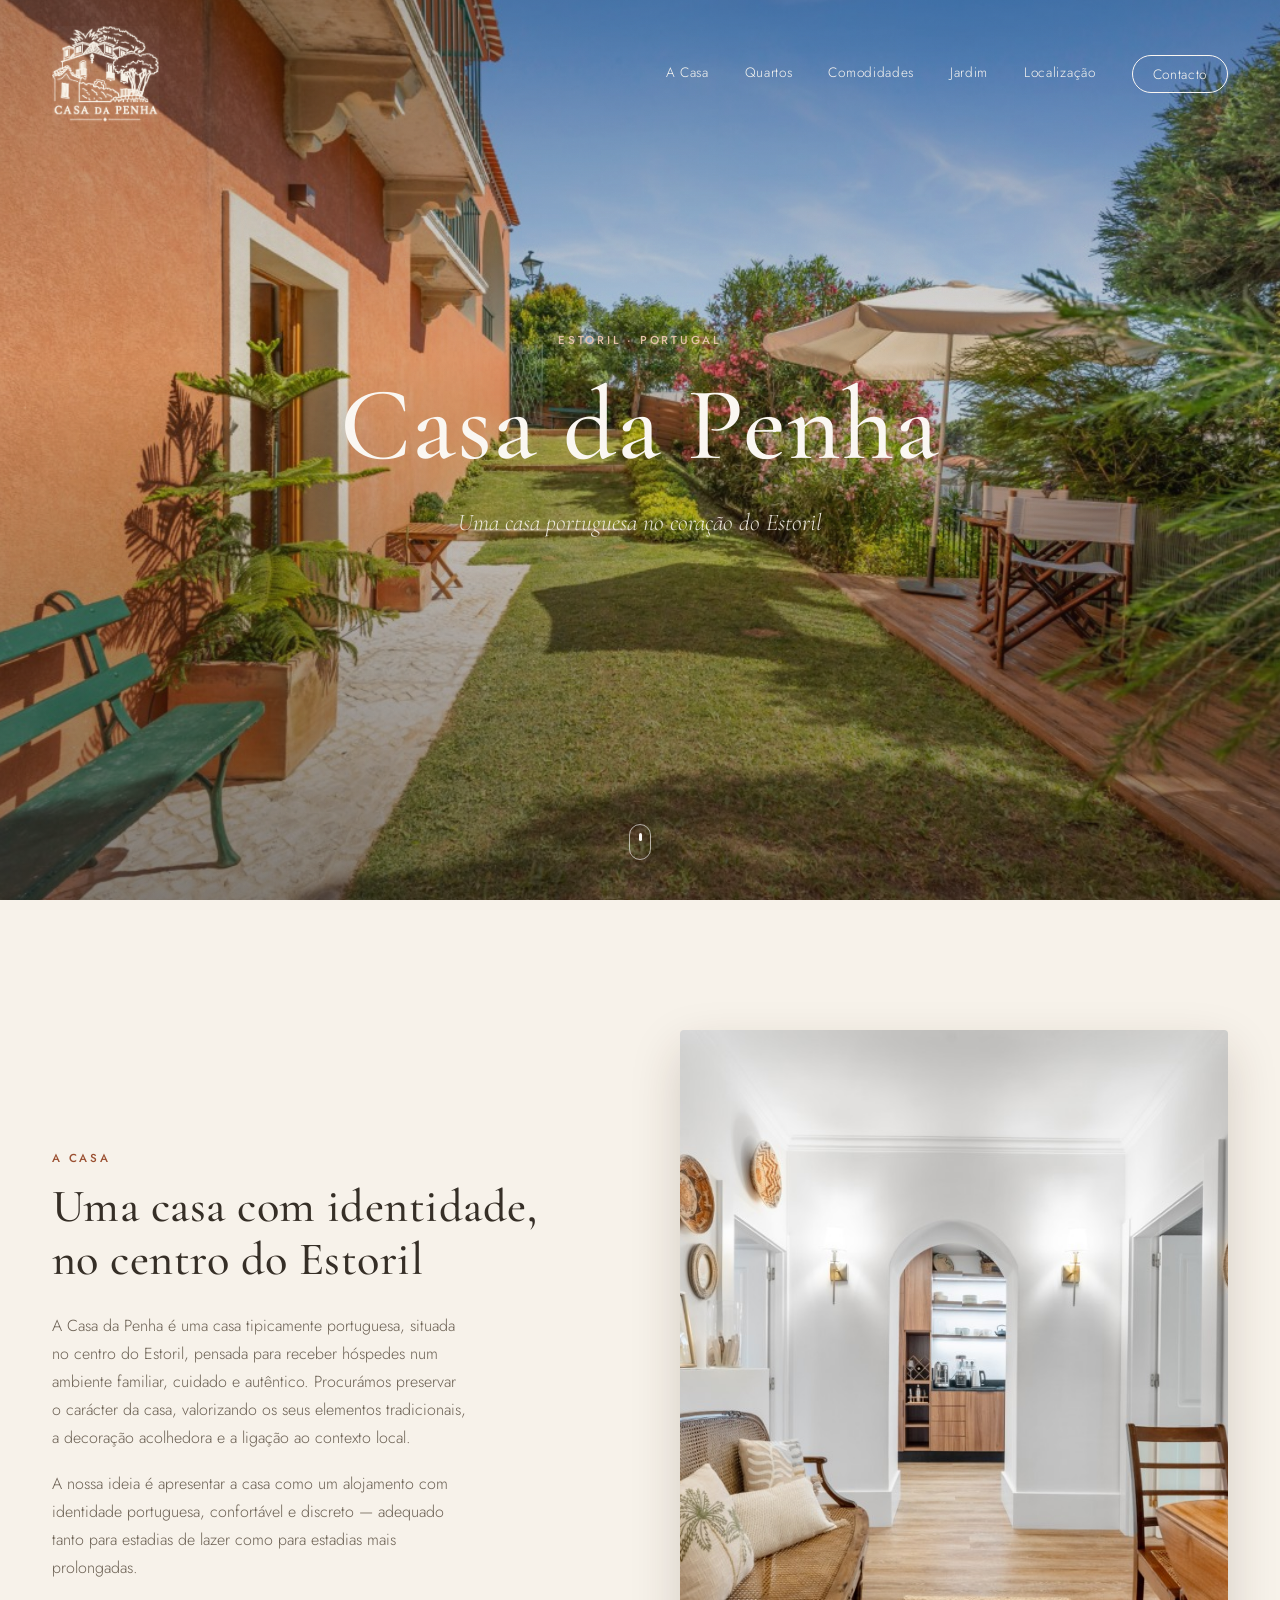
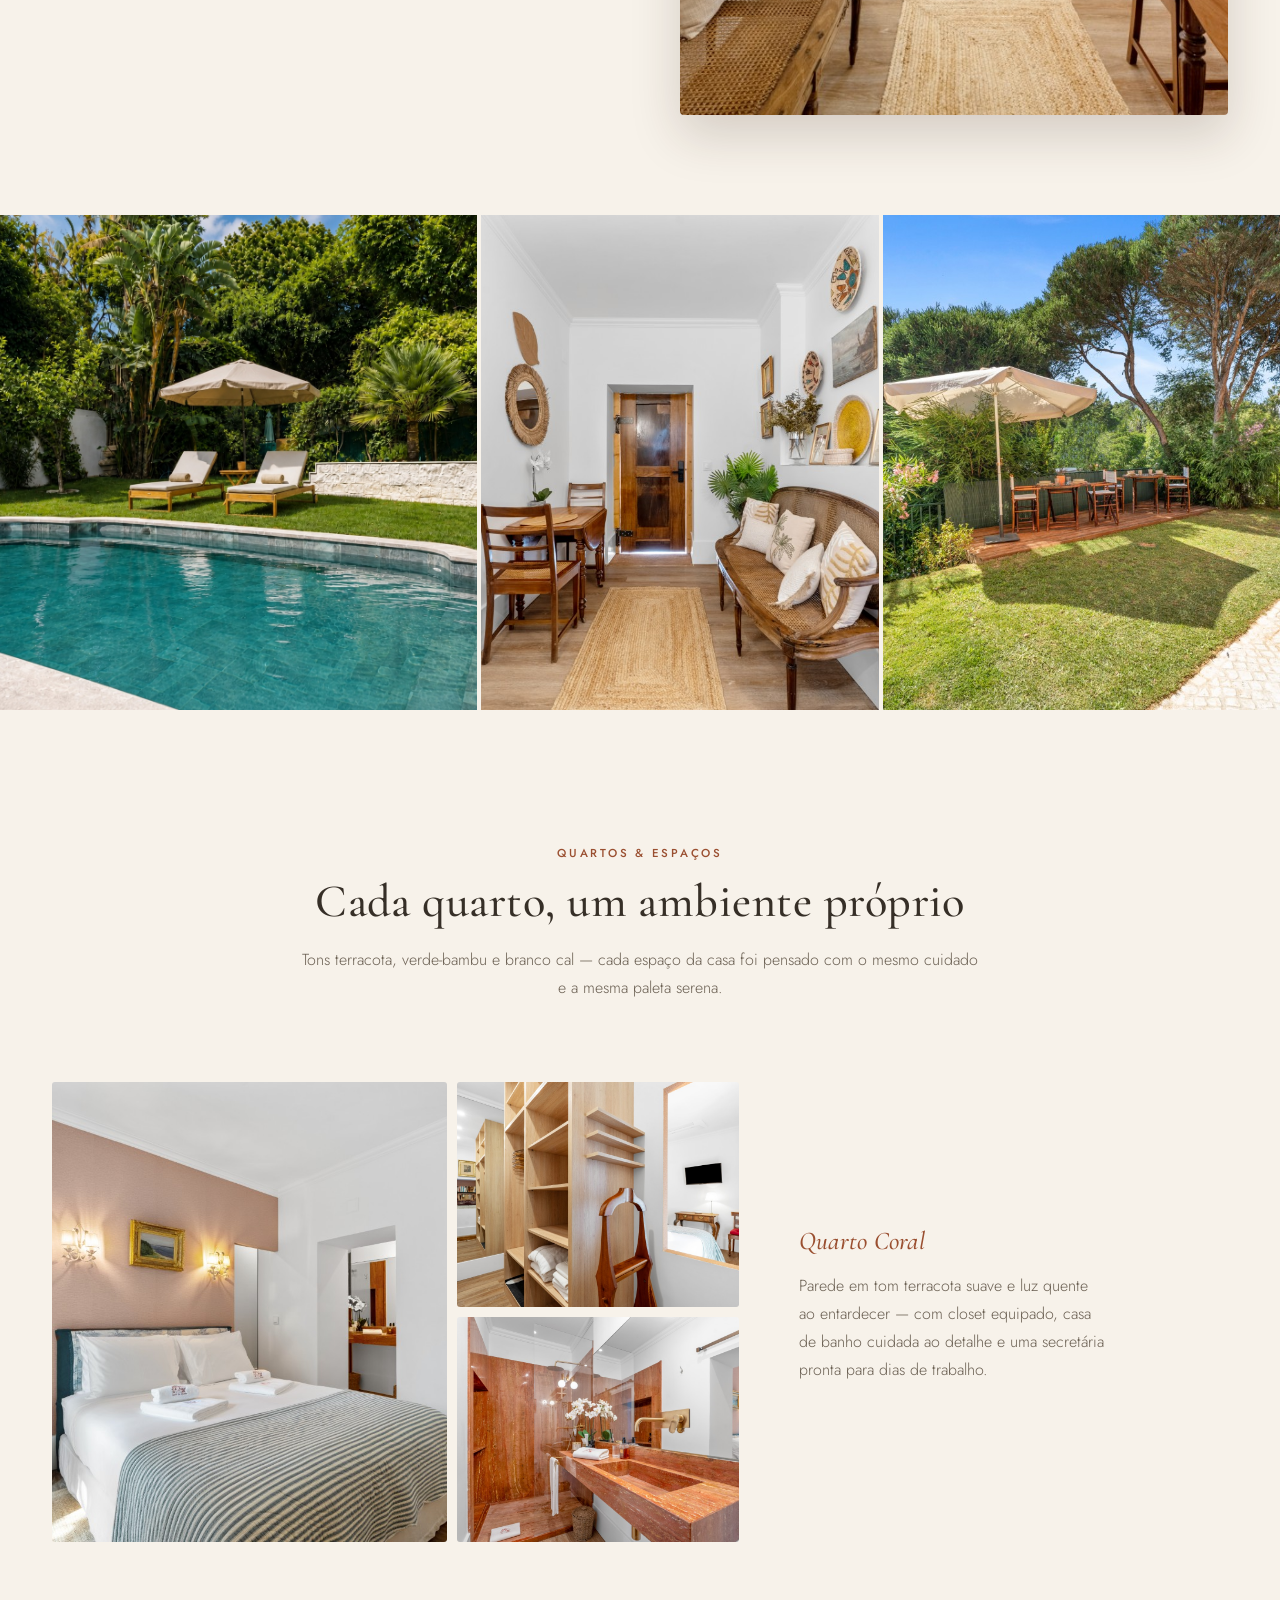
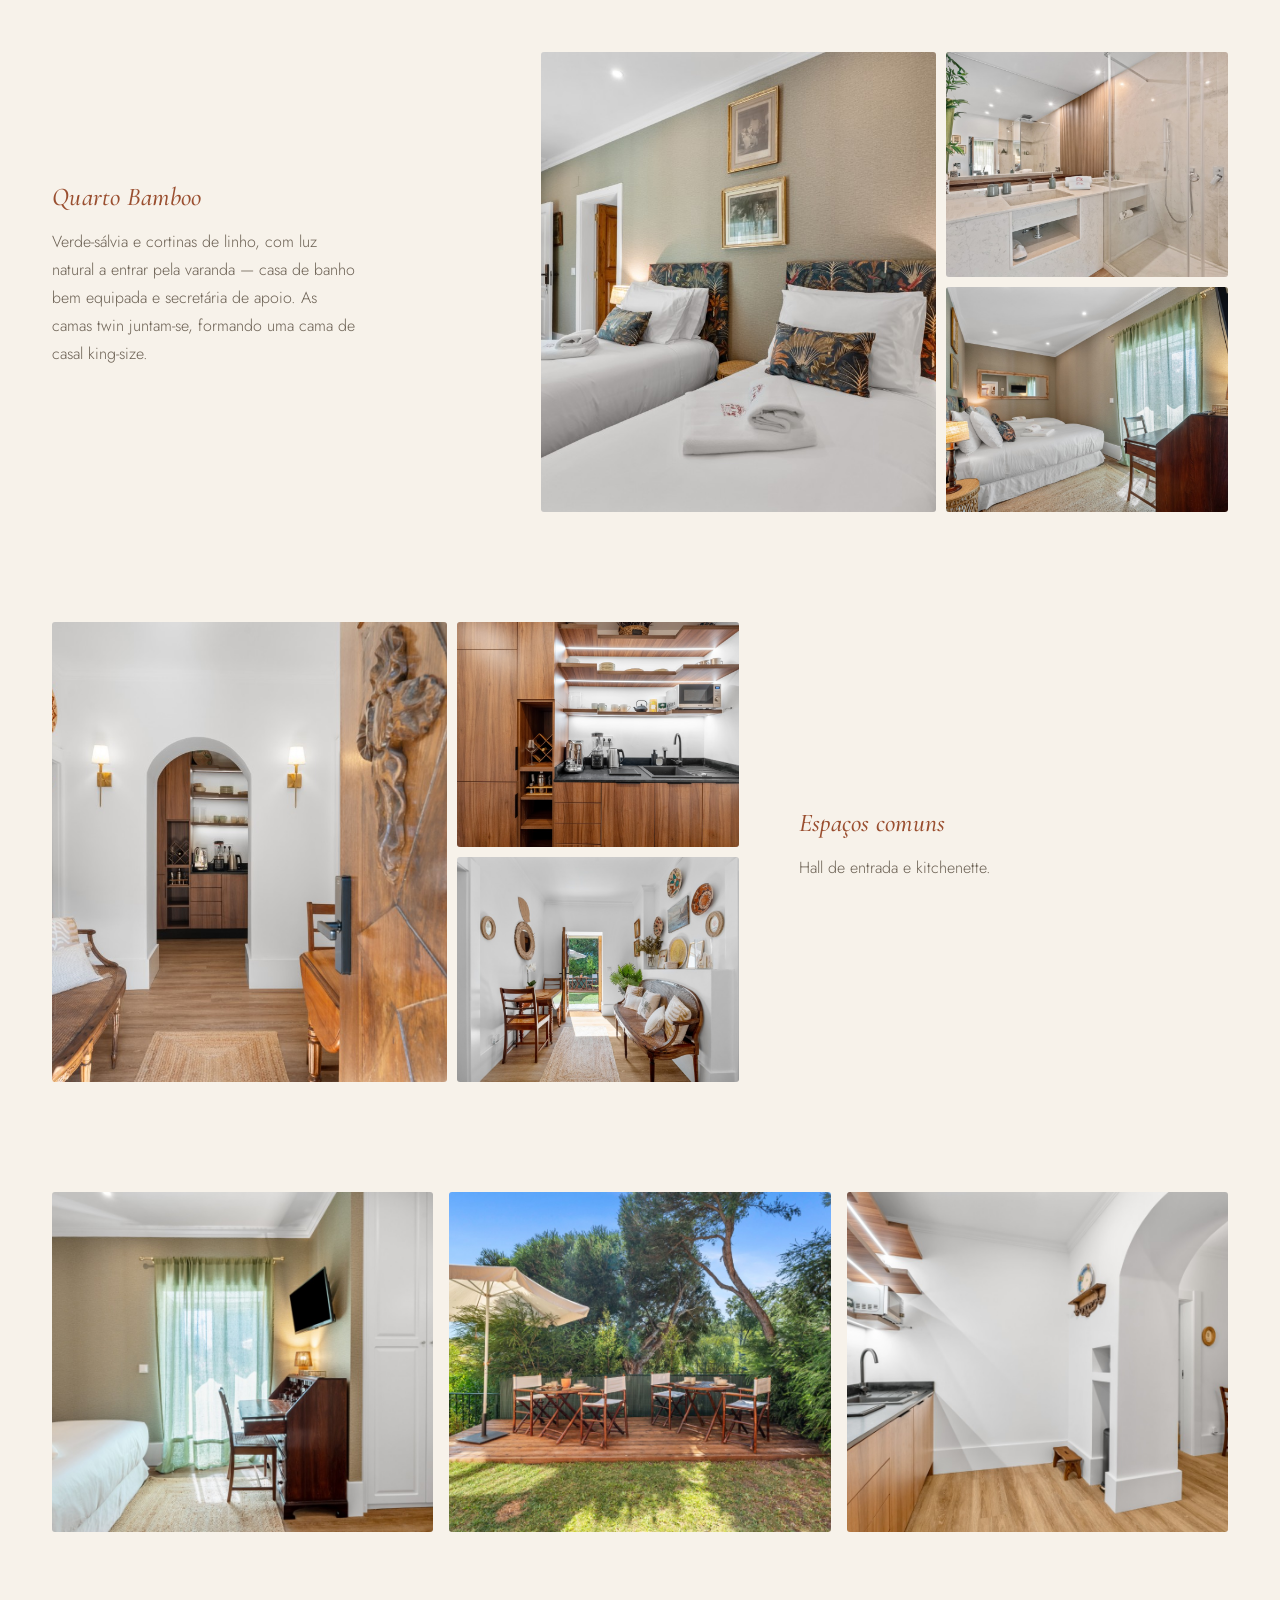
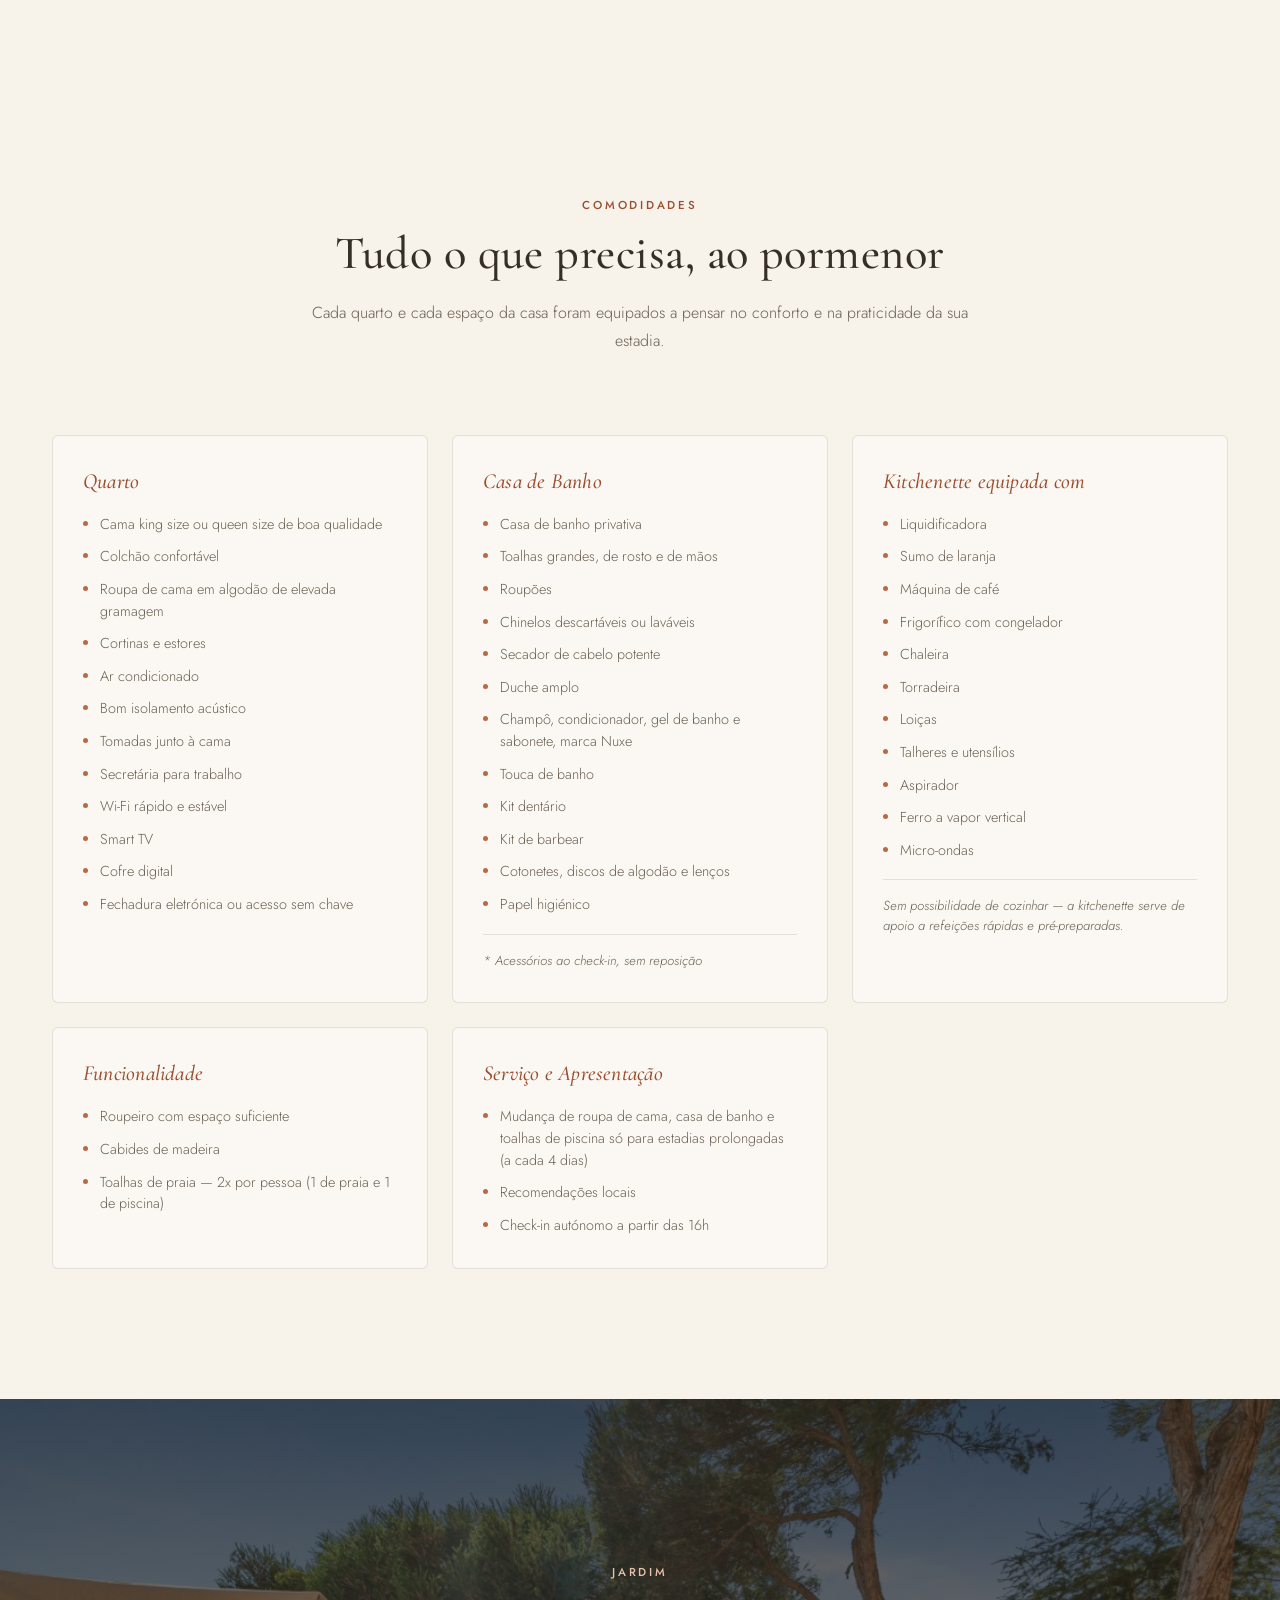
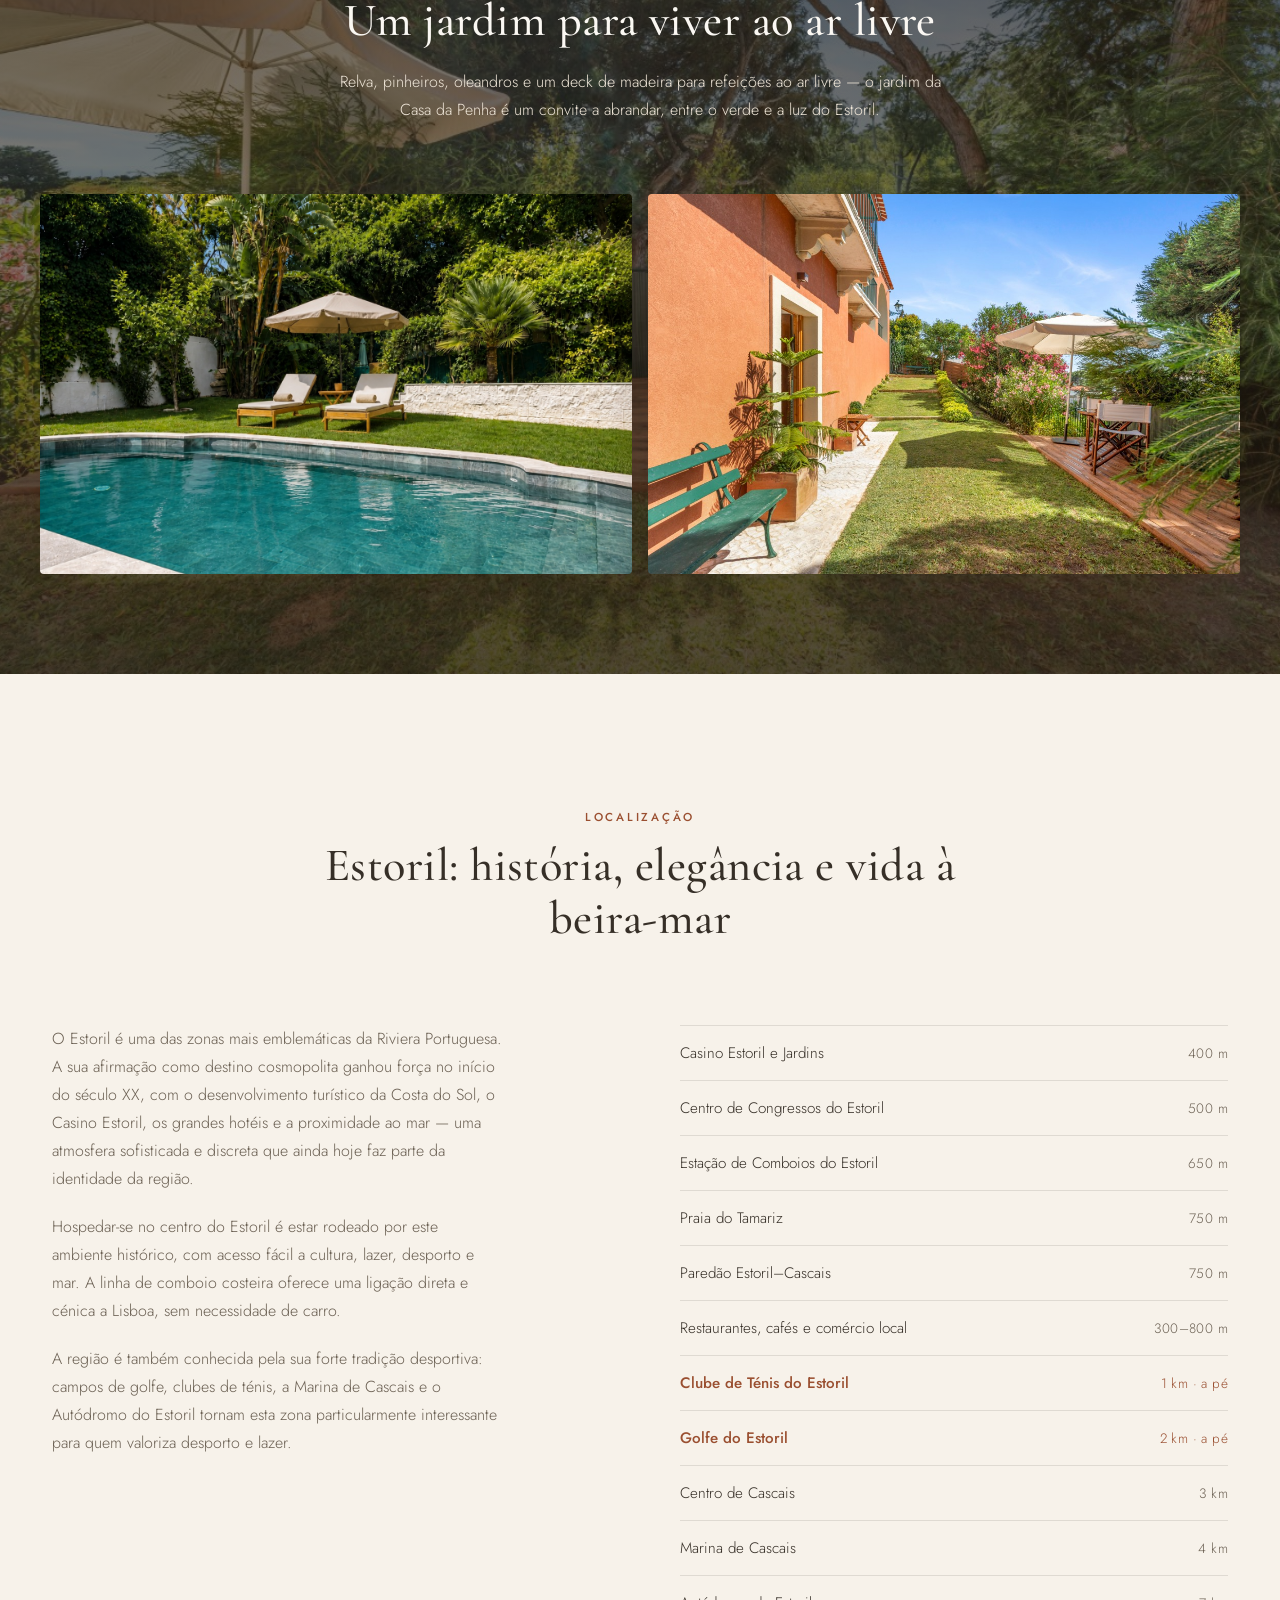
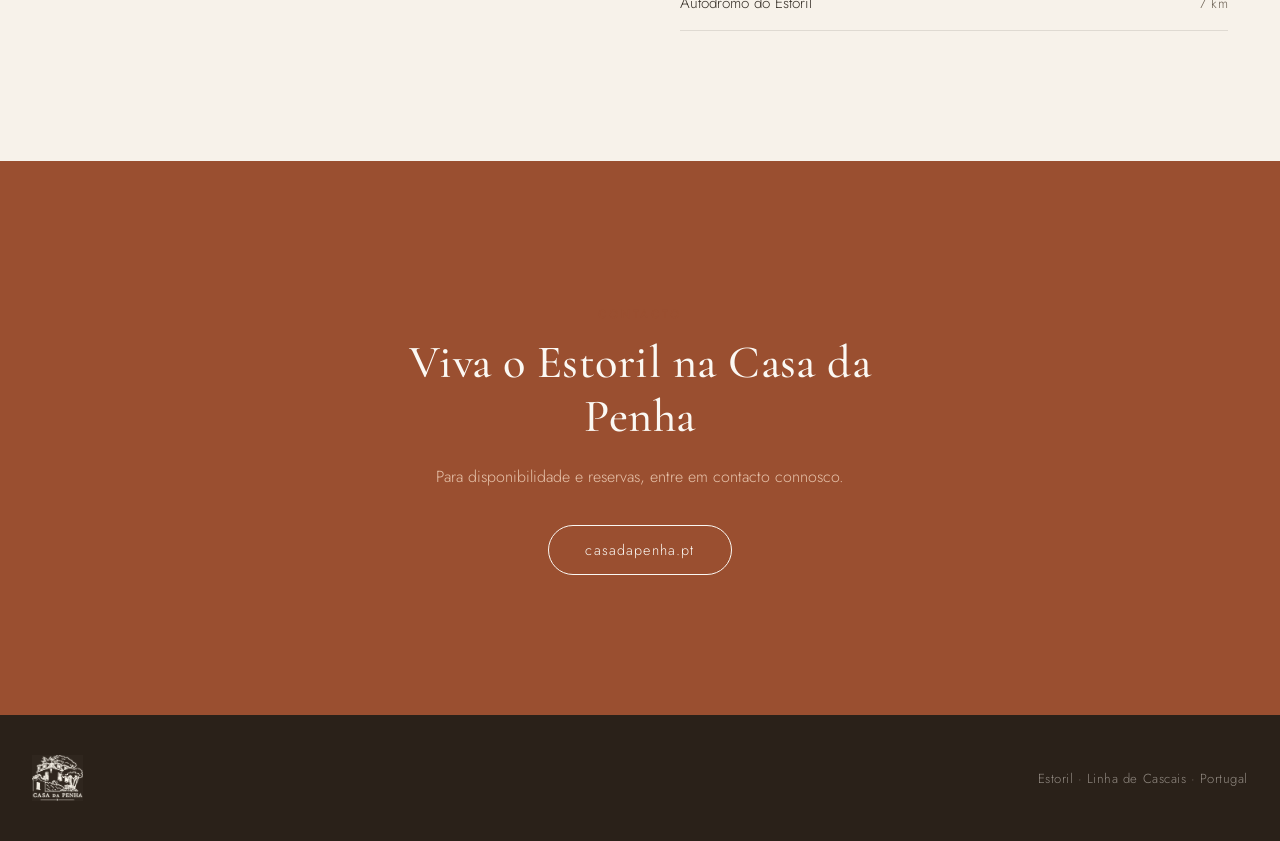
==== index.html @ 256544da "Adiciona seccao de Comodidades (Quarto, Casa de Banho, Kitchenette, Funcionalidade, Servico) Nova se" ====
<!DOCTYPE html>
<html lang="pt">
<head>
<meta charset="UTF-8">
<meta name="viewport" content="width=device-width, initial-scale=1.0">
<title>Casa da Penha · Estoril</title>
<meta name="description" content="Casa da Penha — uma casa tipicamente portuguesa no centro do Estoril, a curta distância do mar, do Casino Estoril, do Golfe e do Ténis.">
<link rel="preconnect" href="https://fonts.googleapis.com">
<link rel="preconnect" href="https://fonts.gstatic.com" crossorigin>
<link href="https://fonts.googleapis.com/css2?family=Cormorant+Garamond:ital,wght@0,400;0,500;0,600;1,400&family=Jost:wght@300;400;500&display=swap" rel="stylesheet">
<link rel="stylesheet" href="css/style.css">
<link rel="icon" type="image/png" href="images/favicon.png">
<script src="https://identity.netlify.com/v1/netlify-identity-widget.js"></script>
</head>
<body>

<div class="grain"></div>

<header class="site-header" id="siteHeader">
  <div class="header-inner">
    <a href="#top" class="brand" aria-label="Casa da Penha">
      <img src="images/logo-light.png" alt="Casa da Penha" class="logo logo-light">
      <img src="images/logo.png" alt="Casa da Penha" class="logo logo-dark">
    </a>
    <nav class="main-nav">
      <a href="#casa">A Casa</a>
      <a href="#quartos">Quartos</a>
      <a href="#comodidades">Comodidades</a>
      <a href="#jardim">Jardim</a>
      <a href="#localizacao">Localização</a>
      <a href="#contacto" class="nav-cta">Contacto</a>
    </nav>
    <button class="nav-toggle" id="navToggle" aria-label="Abrir menu">
      <span></span><span></span><span></span>
    </button>
  </div>
</header>

<div class="mobile-nav" id="mobileNav">
  <a href="#casa">A Casa</a>
  <a href="#quartos">Quartos</a>
  <a href="#comodidades">Comodidades</a>
  <a href="#jardim">Jardim</a>
  <a href="#localizacao">Localização</a>
  <a href="#contacto">Contacto</a>
</div>

<main id="top">

  <section class="hero" id="hero">
    <img src="images/hero.jpg" alt="Casa da Penha, fachada e jardim" class="hero-img" id="heroImg">
    <div class="hero-overlay"></div>
    <div class="hero-content" id="heroContent">
      <span class="eyebrow">ESTORIL · PORTUGAL</span>
      <h1>Casa da Penha</h1>
      <p class="hero-sub">Uma casa portuguesa no coração do Estoril</p>
      <a href="#casa" class="scroll-cue" aria-label="Descer">
        <span></span>
      </a>
    </div>
  </section>

  <section class="intro" id="casa">
    <div class="intro-inner" id="introInner">
      <div class="intro-text">
        <span class="eyebrow">A CASA</span>
        <h2>Uma casa com identidade,<br>no centro do Estoril</h2>
        <p>A Casa da Penha é uma casa tipicamente portuguesa, situada no centro do Estoril, pensada para receber hóspedes num ambiente familiar, cuidado e autêntico. Procurámos preservar o carácter da casa, valorizando os seus elementos tradicionais, a decoração acolhedora e a ligação ao contexto local.</p>
        <p>A nossa ideia é apresentar a casa como um alojamento com identidade portuguesa, confortável e discreto — adequado tanto para estadias de lazer como para estadias mais prolongadas.</p>
      </div>
      <div class="intro-image">
        <img src="images/intro.jpg" alt="Sala de entrada com banco de verga e parede de decoração" loading="lazy">
      </div>
    </div>
  </section>

  <section class="strip" id="stripContainer">
    <div class="strip-item">
      <img src="images/facade.jpg" alt="Fachada terracota da Casa da Penha" loading="lazy">
    </div>
    <div class="strip-item">
      <img src="images/living-hall.jpg" alt="Corredor com arco e copa em madeira" loading="lazy">
    </div>
    <div class="strip-item">
      <img src="images/bathroom-suite-1.jpg" alt="Casa de banho em travertino terracota" loading="lazy">
    </div>
  </section>

  <section class="rooms" id="quartos">
    <div class="section-head" id="roomsSectionHead">
      <span class="eyebrow">QUARTOS &amp; ESPAÇOS</span>
      <h2>Cada quarto, um ambiente próprio</h2>
      <p class="section-lede">Tons terracota, verde-bambu e branco cal — cada espaço da casa foi pensado com o mesmo cuidado e a mesma paleta serena.</p>
    </div>

    <div id="roomBlocks">
      <div class="room-block">
        <div class="room-gallery">
          <img src="images/room-coral-1.jpg" alt="Quarto Coral, cabeceira e candeeiros dourados" loading="lazy" class="big">
          <img src="images/room-coral-3.jpg" alt="Quarto Coral, cama de casal e espelho" loading="lazy">
          <img src="images/room-coral-2.jpg" alt="Quarto Coral, nicho com livros" loading="lazy">
        </div>
        <div class="room-caption">
          <h3>Quarto Coral</h3>
          <p>Parede em tom terracota suave, molduras douradas e uma luz quente ao entardecer.</p>
        </div>
      </div>

      <div class="room-block reverse">
        <div class="room-gallery">
          <img src="images/room-bamboo-2.jpg" alt="Quarto Bamboo, camas gémeas com almofadas tropicais" loading="lazy" class="big">
          <img src="images/room-bamboo-1.jpg" alt="Quarto Bamboo, entrada com espelho de madeira" loading="lazy">
          <img src="images/room-bamboo-3.jpg" alt="Quarto Bamboo, vista para a varanda" loading="lazy">
        </div>
        <div class="room-caption">
          <h3>Quarto Bamboo</h3>
          <p>Verde-sálvia e cortinas de linho, com luz natural que entra pela varanda.</p>
        </div>
      </div>

      <div class="room-block">
        <div class="room-gallery">
          <img src="images/room-classic-1.jpg" alt="Quarto clássico com nicho de livros e televisão" loading="lazy" class="big">
          <img src="images/closet-detail.jpg" alt="Roupeiro em madeira clara com valet de madeira" loading="lazy">
          <img src="images/kitchen-1.jpg" alt="Copa privativa em madeira de nogueira" loading="lazy">
        </div>
        <div class="room-caption">
          <h3>Conforto em cada detalhe</h3>
          <p>Roupeiros em madeira clara, copas privativas e casas de banho revestidas a mármore e travertino.</p>
        </div>
      </div>
    </div>

    <div class="bath-strip" id="bathStrip">
      <img src="images/bathroom-suite-1.jpg" alt="Casa de banho em travertino terracota" loading="lazy">
      <img src="images/bathroom-marble-1.jpg" alt="Casa de banho em mármore claro com bambu" loading="lazy">
      <img src="images/bathroom-modern.jpg" alt="Casa de banho com duche e ripado de madeira" loading="lazy">
    </div>
  </section>

  <section class="amenities" id="comodidades">
    <div class="section-head" id="amenitiesSectionHead">
      <span class="eyebrow">COMODIDADES</span>
      <h2>Tudo o que precisa, ao pormenor</h2>
      <p class="section-lede">Cada quarto e cada espaço da casa foram equipados a pensar no conforto e na praticidade da sua estadia.</p>
    </div>
    <div class="amenities-grid" id="amenitiesGrid"></div>
  </section>

  <section class="garden" id="jardim">
    <img src="images/garden-wide.jpg" alt="Jardim da Casa da Penha com deck e pinheiros" class="garden-bg" id="gardenBg" loading="lazy">
    <div class="garden-overlay"></div>
    <div class="garden-content" id="gardenContent">
      <span class="eyebrow light">JARDIM</span>
      <h2>Um jardim para viver ao ar livre</h2>
      <p>Relva, pinheiros, oleandros e um deck de madeira para refeições ao ar livre — o jardim da Casa da Penha é um convite a abrandar, entre o verde e a luz do Estoril.</p>
    </div>
    <div class="garden-gallery" id="gardenGallery">
      <img src="images/garden-loungers.jpg" alt="Espreguiçadeiras no jardim, à sombra das árvores" loading="lazy">
      <img src="images/garden-path.jpg" alt="Caminho de calçada junto à fachada da casa" loading="lazy">
    </div>
  </section>

  <section class="location" id="localizacao">
    <div class="section-head" id="locationSectionHead">
      <span class="eyebrow">LOCALIZAÇÃO</span>
      <h2>Estoril: história, elegância e vida à beira-mar</h2>
    </div>
    <div class="location-inner">
      <div class="location-text" id="locationText">
        <p>O Estoril é uma das zonas mais emblemáticas da Riviera Portuguesa. A sua afirmação como destino cosmopolita ganhou força no início do século XX, com o desenvolvimento turístico da Costa do Sol, o Casino Estoril, os grandes hotéis e a proximidade ao mar — uma atmosfera sofisticada e discreta que ainda hoje faz parte da identidade da região.</p>
        <p>Hospedar-se no centro do Estoril é estar rodeado por este ambiente histórico, com acesso fácil a cultura, lazer, desporto e mar. A linha de comboio costeira oferece uma ligação direta e cénica a Lisboa, sem necessidade de carro.</p>
        <p>A região é também conhecida pela sua forte tradição desportiva: campos de golfe, clubes de ténis, a Marina de Cascais e o Autódromo do Estoril tornam esta zona particularmente interessante para quem valoriza desporto e lazer.</p>
      </div>
      <div class="location-list" id="locationList">
        <div class="loc-item">
          <span class="loc-name">Casino Estoril e Jardins</span>
          <span class="loc-dist">400 m</span>
        </div>
        <div class="loc-item">
          <span class="loc-name">Centro de Congressos do Estoril</span>
          <span class="loc-dist">500 m</span>
        </div>
        <div class="loc-item">
          <span class="loc-name">Estação de Comboios do Estoril</span>
          <span class="loc-dist">650 m</span>
        </div>
        <div class="loc-item">
          <span class="loc-name">Praia do Tamariz</span>
          <span class="loc-dist">750 m</span>
        </div>
        <div class="loc-item">
          <span class="loc-name">Paredão Estoril–Cascais</span>
          <span class="loc-dist">750 m</span>
        </div>
        <div class="loc-item">
          <span class="loc-name">Restaurantes, cafés e comércio local</span>
          <span class="loc-dist">300–800 m</span>
        </div>
        <div class="loc-item highlight">
          <span class="loc-name">Clube de Ténis do Estoril</span>
          <span class="loc-dist">1 km · a pé</span>
        </div>
        <div class="loc-item highlight">
          <span class="loc-name">Golfe do Estoril</span>
          <span class="loc-dist">2 km · a pé</span>
        </div>
        <div class="loc-item">
          <span class="loc-name">Centro de Cascais</span>
          <span class="loc-dist">3 km</span>
        </div>
        <div class="loc-item">
          <span class="loc-name">Marina de Cascais</span>
          <span class="loc-dist">4 km</span>
        </div>
        <div class="loc-item">
          <span class="loc-name">Autódromo do Estoril</span>
          <span class="loc-dist">7 km</span>
        </div>
      </div>
    </div>
  </section>

  <section class="contact" id="contacto">
    <div class="contact-inner" id="contactInner">
      <span class="eyebrow">CONTACTO</span>
      <h2>Viva o Estoril na Casa da Penha</h2>
      <p>Para disponibilidade e reservas, entre em contacto connosco.</p>
      <a href="https://casadapenha.pt" class="contact-link" target="_blank" rel="noopener">casadapenha.pt</a>
    </div>
  </section>

</main>

<footer class="site-footer">
  <div class="footer-inner">
    <img src="images/logo-light.png" alt="Casa da Penha" class="footer-logo">
    <span class="footer-loc" id="footerLoc">Estoril · Linha de Cascais · Portugal</span>
  </div>
</footer>

<script src="js/lightbox.js"></script>
<script src="js/content.js"></script>
<script src="js/main.js"></script>
<script>
  if (window.netlifyIdentity) {
    window.netlifyIdentity.on("init", function (user) {
      if (!user) {
        window.netlifyIdentity.on("login", function () {
          document.location.href = "/admin/";
        });
      }
    });
  }
</script>
</body>
</html>
---- css/style.css ----
/* ---------- Casa da Penha — tokens ---------- */
:root {
  --cream: #f7f2ea;
  --cream-deep: #efe6d8;
  --paper: #fbf8f3;
  --ink: #362f27;
  --ink-soft: #6b6053;
  --terracotta: #b96a45;
  --terracotta-deep: #9a4f30;
  --terracotta-pale: #e7c3ab;
  --sage: #8a9578;
  --sage-deep: #5f6b4f;
  --gold: #b28a4f;
  --line: rgba(54, 47, 39, 0.12);
  --shadow: 0 20px 50px rgba(54, 34, 20, 0.18);
  --ease: cubic-bezier(.22,.61,.36,1);
}

* { box-sizing: border-box; }
html { scroll-behavior: smooth; }

body {
  margin: 0;
  font-family: 'Jost', sans-serif;
  font-weight: 300;
  color: var(--ink);
  background: var(--cream);
  -webkit-font-smoothing: antialiased;
  overflow-x: hidden;
}

h1, h2, h3 {
  font-family: 'Cormorant Garamond', serif;
  font-weight: 500;
  margin: 0;
  color: var(--ink);
  letter-spacing: 0.01em;
}

h2 { font-size: clamp(2rem, 4vw, 2.9rem); line-height: 1.15; }
h3 { font-size: 1.6rem; font-style: italic; font-weight: 500; }

p { line-height: 1.75; color: var(--ink-soft); font-size: 1rem; font-weight: 300; }

a { color: inherit; text-decoration: none; }

img { max-width: 100%; display: block; }

.eyebrow {
  display: inline-block;
  font-size: 0.72rem;
  letter-spacing: 0.24em;
  text-transform: uppercase;
  color: var(--terracotta-deep);
  font-weight: 500;
  margin-bottom: 14px;
}
.eyebrow.light { color: var(--terracotta-pale); }

/* subtle grain overlay for texture */
.grain {
  position: fixed; inset: 0; pointer-events: none; z-index: 999;
  opacity: 0.035; mix-blend-mode: multiply;
  background-image: url("data:image/svg+xml,%3Csvg xmlns='http://www.w3.org/2000/svg' width='120' height='120'%3E%3Cfilter id='n'%3E%3CfeTurbulence type='fractalNoise' baseFrequency='0.9' numOctaves='2' stitchTiles='stitch'/%3E%3C/filter%3E%3Crect width='100%25' height='100%25' filter='url(%23n)'/%3E%3C/svg%3E");
}

/* ---------- Header ---------- */
.site-header {
  position: fixed; top: 0; left: 0; right: 0; z-index: 100;
  transition: background .4s var(--ease), box-shadow .4s var(--ease), padding .3s var(--ease);
  padding: 26px 0;
}
.site-header.scrolled {
  background: rgba(247, 242, 234, 0.92);
  backdrop-filter: blur(10px);
  box-shadow: 0 2px 24px rgba(54,34,20,0.08);
  padding: 14px 0;
}
.header-inner {
  max-width: 1240px; margin: 0 auto; padding: 0 32px;
  display: flex; align-items: center; justify-content: space-between;
}
.brand {
  position: relative;
  display: block;
  height: 96px;
  width: 107px;
  transition: height .4s var(--ease), width .4s var(--ease);
}
.site-header.scrolled .brand {
  height: 56px;
  width: 62px;
}
.brand .logo {
  position: absolute; top: 0; left: 0;
  height: 100%; width: auto;
  transition: opacity .4s var(--ease);
}
.brand .logo-dark { opacity: 0; }
.site-header.scrolled .brand .logo-light { opacity: 0; }
.site-header.scrolled .brand .logo-dark { opacity: 1; }

.footer-logo { height: 46px; width: auto; }

.main-nav { display: flex; align-items: center; gap: 36px; }
.main-nav a {
  font-size: 0.85rem; letter-spacing: 0.05em;
  color: var(--paper);
  position: relative;
  padding-bottom: 4px;
  transition: color .4s var(--ease);
}
.site-header.scrolled .main-nav a { color: var(--ink); }
.main-nav a::after {
  content: ''; position: absolute; left: 0; bottom: 0; width: 0; height: 1px;
  background: currentColor; transition: width .3s var(--ease);
}
.main-nav a:hover::after { width: 100%; }
.main-nav a.nav-cta {
  border: 1px solid currentColor; padding: 8px 20px; border-radius: 999px;
}
.main-nav a.nav-cta::after { display: none; }

.nav-toggle {
  display: none; flex-direction: column; gap: 5px;
  background: none; border: none; cursor: pointer; padding: 8px;
}
.nav-toggle span {
  width: 22px; height: 1.5px; background: var(--paper);
  transition: background .3s var(--ease);
}
.site-header.scrolled .nav-toggle span { background: var(--ink); }

.mobile-nav {
  position: fixed; top: 0; right: -100%; width: 78%; max-width: 320px; height: 100vh;
  background: var(--paper); z-index: 101;
  display: flex; flex-direction: column; gap: 28px;
  padding: 100px 40px; transition: right .4s var(--ease);
  box-shadow: -10px 0 40px rgba(0,0,0,0.15);
}
.mobile-nav.open { right: 0; }
.mobile-nav a { font-family: 'Cormorant Garamond', serif; font-size: 1.4rem; color: var(--ink); }

/* ---------- Hero ---------- */
.hero { position: relative; height: 100svh; min-height: 560px; overflow: hidden; }
.hero-img {
  position: absolute; inset: 0; width: 100%; height: 100%; object-fit: cover;
  transform: scale(1.05);
}
.hero-overlay {
  position: absolute; inset: 0;
  background: linear-gradient(180deg, rgba(30,20,12,0.35) 0%, rgba(30,20,12,0.15) 40%, rgba(30,20,12,0.55) 100%);
}
.hero-content {
  position: relative; z-index: 2; height: 100%;
  display: flex; flex-direction: column; align-items: center; justify-content: center;
  text-align: center; color: var(--paper); padding: 0 24px;
}
.hero-content .eyebrow { color: var(--terracotta-pale); }
.hero-content h1 {
  color: var(--paper); font-size: clamp(3rem, 9vw, 6.5rem); font-weight: 500;
}
.hero-sub {
  font-family: 'Cormorant Garamond', serif; font-style: italic;
  font-size: clamp(1.1rem, 2vw, 1.5rem); color: var(--cream);
  margin-top: 14px; opacity: 0.92;
}
.scroll-cue {
  position: absolute; bottom: 40px; left: 50%; transform: translateX(-50%);
  width: 22px; height: 36px; border: 1px solid rgba(255,255,255,0.6); border-radius: 20px;
  display: flex; justify-content: center; padding-top: 8px;
}
.scroll-cue span {
  width: 3px; height: 8px; background: var(--paper); border-radius: 2px;
  animation: cue 1.8s infinite;
}
@keyframes cue {
  0% { opacity: 1; transform: translateY(0); }
  70% { opacity: 0; transform: translateY(10px); }
  100% { opacity: 0; }
}

/* ---------- Intro ---------- */
.intro { padding: 130px 32px 100px; max-width: 1240px; margin: 0 auto; }
.intro-inner {
  display: grid; grid-template-columns: 1fr 1fr; gap: 80px; align-items: center;
}
.intro-text h2 { margin-bottom: 26px; }
.intro-text p { margin: 0 0 18px; max-width: 46ch; }
.intro-image img {
  border-radius: 4px; box-shadow: var(--shadow);
  aspect-ratio: 4/5; object-fit: cover; width: 100%;
}

/* ---------- Photo strip ---------- */
.strip {
  display: grid; grid-template-columns: 1.2fr 1fr 1fr; gap: 4px;
  height: 55vh; min-height: 320px; max-height: 520px;
}
.strip-item { overflow: hidden; }
.strip-item img { width: 100%; height: 100%; object-fit: cover; transition: transform .8s var(--ease); }
.strip-item:hover img { transform: scale(1.06); }

/* ---------- Rooms ---------- */
.rooms { padding: 130px 32px; max-width: 1240px; margin: 0 auto; }
.section-head { text-align: center; max-width: 680px; margin: 0 auto 80px; }
.section-lede { margin-top: 18px; }

.room-block {
  display: grid; grid-template-columns: 1.6fr 1fr; gap: 60px; align-items: center;
  margin-bottom: 110px;
}
.room-block.reverse { grid-template-columns: 1fr 1.6fr; }
.room-block.reverse .room-gallery { order: 2; }
.room-block.reverse .room-caption { order: 1; }

.room-gallery {
  display: grid; grid-template-columns: 1.4fr 1fr; grid-template-rows: 1fr 1fr; gap: 10px;
  height: 460px;
}
.room-gallery img { width: 100%; height: 100%; object-fit: cover; border-radius: 3px; }
.room-gallery img.big { grid-row: 1 / 3; height: 100%; }

.room-caption h3 { color: var(--terracotta-deep); margin-bottom: 16px; }
.room-caption p { max-width: 34ch; }

.bath-strip {
  display: grid; grid-template-columns: repeat(3, 1fr); gap: 16px; margin-top: 40px;
}
.bath-strip img { height: 340px; width: 100%; object-fit: cover; border-radius: 3px; }

/* ---------- Garden ---------- */
.garden { position: relative; padding: 160px 32px 100px; overflow: hidden; color: var(--paper); }
.garden-bg {
  position: absolute; inset: 0; width: 100%; height: 100%; object-fit: cover; z-index: 0;
}
.garden-overlay {
  position: absolute; inset: 0; z-index: 1;
  background: linear-gradient(180deg, rgba(35,28,18,0.72) 0%, rgba(35,28,18,0.55) 55%, rgba(35,28,18,0.8) 100%);
}
.garden-content {
  position: relative; z-index: 2; max-width: 620px; margin: 0 auto 70px; text-align: center;
}
.garden-content h2 { color: var(--paper); margin-bottom: 20px; }
.garden-content p { color: var(--cream-deep); }
.garden-gallery {
  position: relative; z-index: 2;
  max-width: 1200px; margin: 0 auto;
  display: grid; grid-template-columns: repeat(auto-fit, minmax(260px, 1fr)); gap: 16px;
}
.garden-gallery img { height: 380px; width: 100%; object-fit: cover; border-radius: 4px; box-shadow: var(--shadow); }

/* ---------- Location ---------- */
.location { padding: 130px 32px; max-width: 1240px; margin: 0 auto; }
.location-inner {
  display: grid; grid-template-columns: 1fr 1fr; gap: 80px; margin-top: 60px;
}
.location-text p { margin: 0 0 20px; max-width: 50ch; }

.location-list { border-top: 1px solid var(--line); }
.loc-item {
  display: flex; justify-content: space-between; align-items: baseline;
  padding: 16px 0; border-bottom: 1px solid var(--line);
  font-size: 0.95rem;
}
.loc-name { color: var(--ink); }
.loc-dist { color: var(--ink-soft); font-size: 0.85rem; letter-spacing: 0.03em; white-space: nowrap; padding-left: 20px; }
.loc-item.highlight .loc-name { color: var(--terracotta-deep); font-weight: 500; }
.loc-item.highlight .loc-dist { color: var(--terracotta-deep); }

/* ---------- Contact ---------- */
.contact {
  background: var(--terracotta-deep);
  color: var(--paper);
  text-align: center;
  padding: 140px 32px;
}
.contact-inner { max-width: 560px; margin: 0 auto; }
.contact h2 { color: var(--paper); margin-bottom: 20px; }
.contact p { color: var(--terracotta-pale); margin-bottom: 34px; }
.contact-link {
  display: inline-block; border: 1px solid var(--paper); padding: 14px 36px;
  border-radius: 999px; font-size: 0.9rem; letter-spacing: 0.08em;
  transition: background .3s var(--ease), color .3s var(--ease);
}
.contact-link:hover { background: var(--paper); color: var(--terracotta-deep); }

/* ---------- Footer ---------- */
.site-footer { background: #2a2119; padding: 40px 32px; }
.footer-inner {
  max-width: 1240px; margin: 0 auto;
  display: flex; justify-content: space-between; align-items: center; flex-wrap: wrap; gap: 10px;
}
.footer-loc { color: rgba(247,242,234,0.5); font-size: 0.82rem; letter-spacing: 0.04em; }

/* ---------- Responsive ---------- */
@media (max-width: 900px) {
  .main-nav { display: none; }
  .nav-toggle { display: flex; }
  .intro-inner, .location-inner { grid-template-columns: 1fr; gap: 40px; }
  .intro-image { order: -1; }
  .room-block, .room-block.reverse { grid-template-columns: 1fr; gap: 30px; }
  .room-block.reverse .room-gallery, .room-block.reverse .room-caption { order: initial; }
  .room-gallery { height: 360px; }
  .bath-strip { grid-template-columns: 1fr; }
  .bath-strip img { height: 280px; }
  .strip { grid-template-columns: 1fr; height: auto; max-height: none; }
  .strip-item { height: 260px; }
  .garden-gallery { grid-template-columns: 1fr; }
  .garden { padding: 110px 20px 70px; }
  .intro, .rooms, .location { padding: 90px 20px; }
}

@media (max-width: 520px) {
  .header-inner { padding: 0 20px; }
  .hero-content h1 { font-size: 3rem; }
  .room-gallery { grid-template-columns: 1fr; grid-template-rows: repeat(3, 160px); height: auto; }
  .room-gallery img.big { grid-row: auto; height: 220px; }
}

/* ---------- Lightbox ---------- */
img.is-clickable { cursor: zoom-in; }
body.lightbox-lock { overflow: hidden; }

.lightbox {
  position: fixed; inset: 0; z-index: 1000;
  background: rgba(24, 18, 12, 0.94);
  display: flex; align-items: center; justify-content: center;
  opacity: 0; visibility: hidden;
  transition: opacity .3s var(--ease);
  padding: 60px 90px;
}
.lightbox.open { opacity: 1; visibility: visible; }

.lightbox-frame {
  margin: 0; position: relative;
  max-width: 100%; max-height: 100%;
  display: flex; flex-direction: column; align-items: center;
}
.lightbox-img {
  max-width: 100%; max-height: 78vh;
  object-fit: contain;
  border-radius: 4px;
  box-shadow: 0 30px 70px rgba(0,0,0,0.5);
}
.lightbox-counter {
  margin-top: 16px;
  color: var(--cream-deep);
  font-family: 'Jost', sans-serif;
  font-size: 0.82rem;
  letter-spacing: 0.06em;
}

.lightbox-close, .lightbox-prev, .lightbox-next {
  position: absolute;
  background: none; border: none; cursor: pointer;
  color: var(--paper);
  transition: color .2s var(--ease), transform .2s var(--ease);
}
.lightbox-close {
  top: 24px; right: 32px;
  font-size: 2.2rem; line-height: 1;
}
.lightbox-prev, .lightbox-next {
  top: 50%; transform: translateY(-50%);
  font-size: 1.6rem;
  padding: 14px;
}
.lightbox-prev { left: 10px; }
.lightbox-next { right: 10px; }
.lightbox-close:hover, .lightbox-prev:hover, .lightbox-next:hover {
  color: var(--terracotta-pale);
}
.lightbox-prev:hover { transform: translateY(-50%) translateX(-3px); }
.lightbox-next:hover { transform: translateY(-50%) translateX(3px); }

@media (max-width: 640px) {
  .lightbox { padding: 70px 16px 40px; }
  .lightbox-prev, .lightbox-next { padding: 10px; font-size: 1.3rem; }
  .lightbox-close { top: 16px; right: 16px; font-size: 1.9rem; }
}

/* ---------- Amenities ---------- */
.amenities { padding: 130px 32px; max-width: 1240px; margin: 0 auto; }

.amenities-grid {
  display: grid;
  grid-template-columns: repeat(3, 1fr);
  gap: 24px;
  margin-top: 56px;
}

.amenity-card {
  background: var(--paper);
  border: 1px solid var(--line);
  border-radius: 6px;
  padding: 32px 30px;
}
.amenity-card h3 {
  color: var(--terracotta-deep);
  font-size: 1.35rem;
  font-style: italic;
  margin: 0 0 20px;
}
.amenity-card ul {
  list-style: none;
  margin: 0;
  padding: 0;
  display: flex;
  flex-direction: column;
  gap: 11px;
}
.amenity-card li {
  position: relative;
  padding-left: 17px;
  font-size: 0.9rem;
  line-height: 1.5;
  color: var(--ink-soft);
}
.amenity-card li::before {
  content: '';
  position: absolute;
  left: 0; top: 7px;
  width: 5px; height: 5px;
  border-radius: 50%;
  background: var(--terracotta);
}
.amenity-note {
  margin: 18px 0 0;
  padding-top: 16px;
  border-top: 1px solid var(--line);
  font-size: 0.82rem;
  font-style: italic;
  color: var(--ink-soft);
  line-height: 1.5;
}

@media (max-width: 900px) {
  .amenities { padding: 90px 20px; }
  .amenities-grid { margin-top: 40px; grid-template-columns: repeat(2, 1fr); }
}

@media (max-width: 620px) {
  .amenities-grid { grid-template-columns: 1fr; }
}
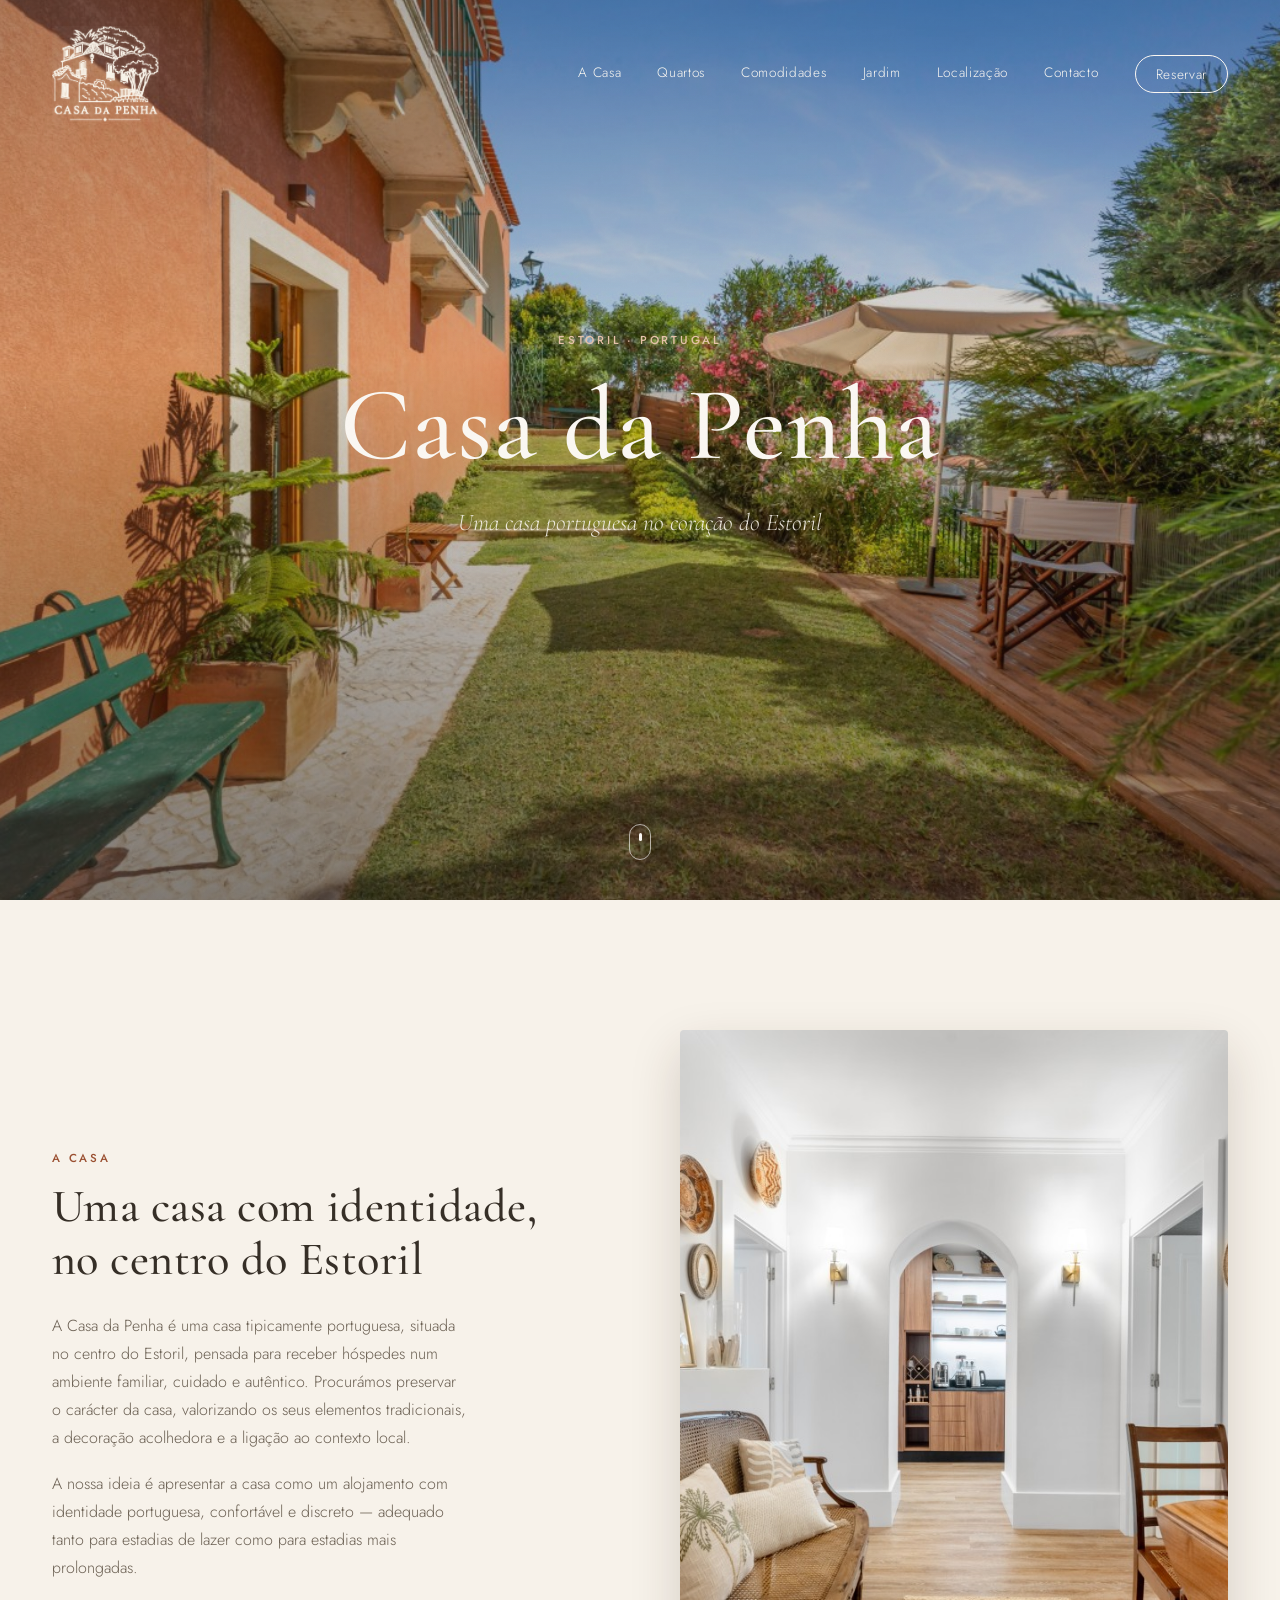
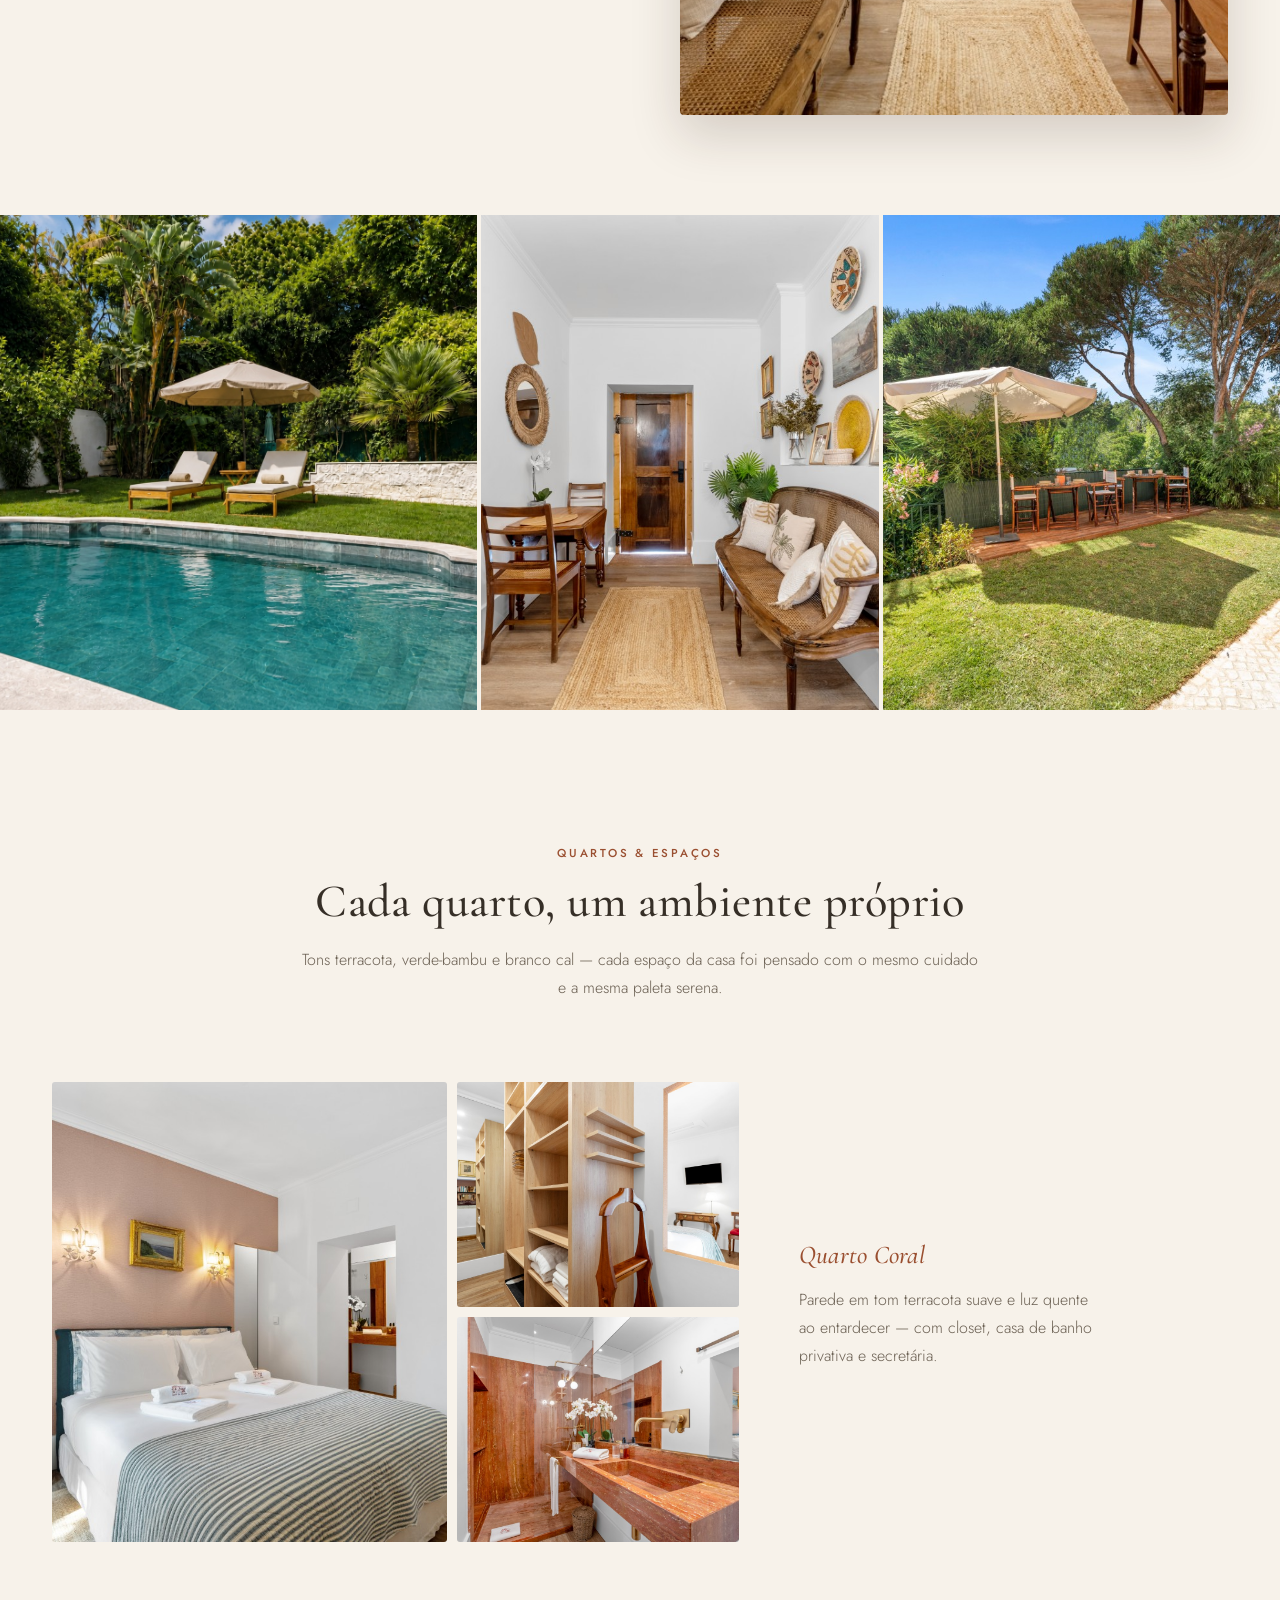
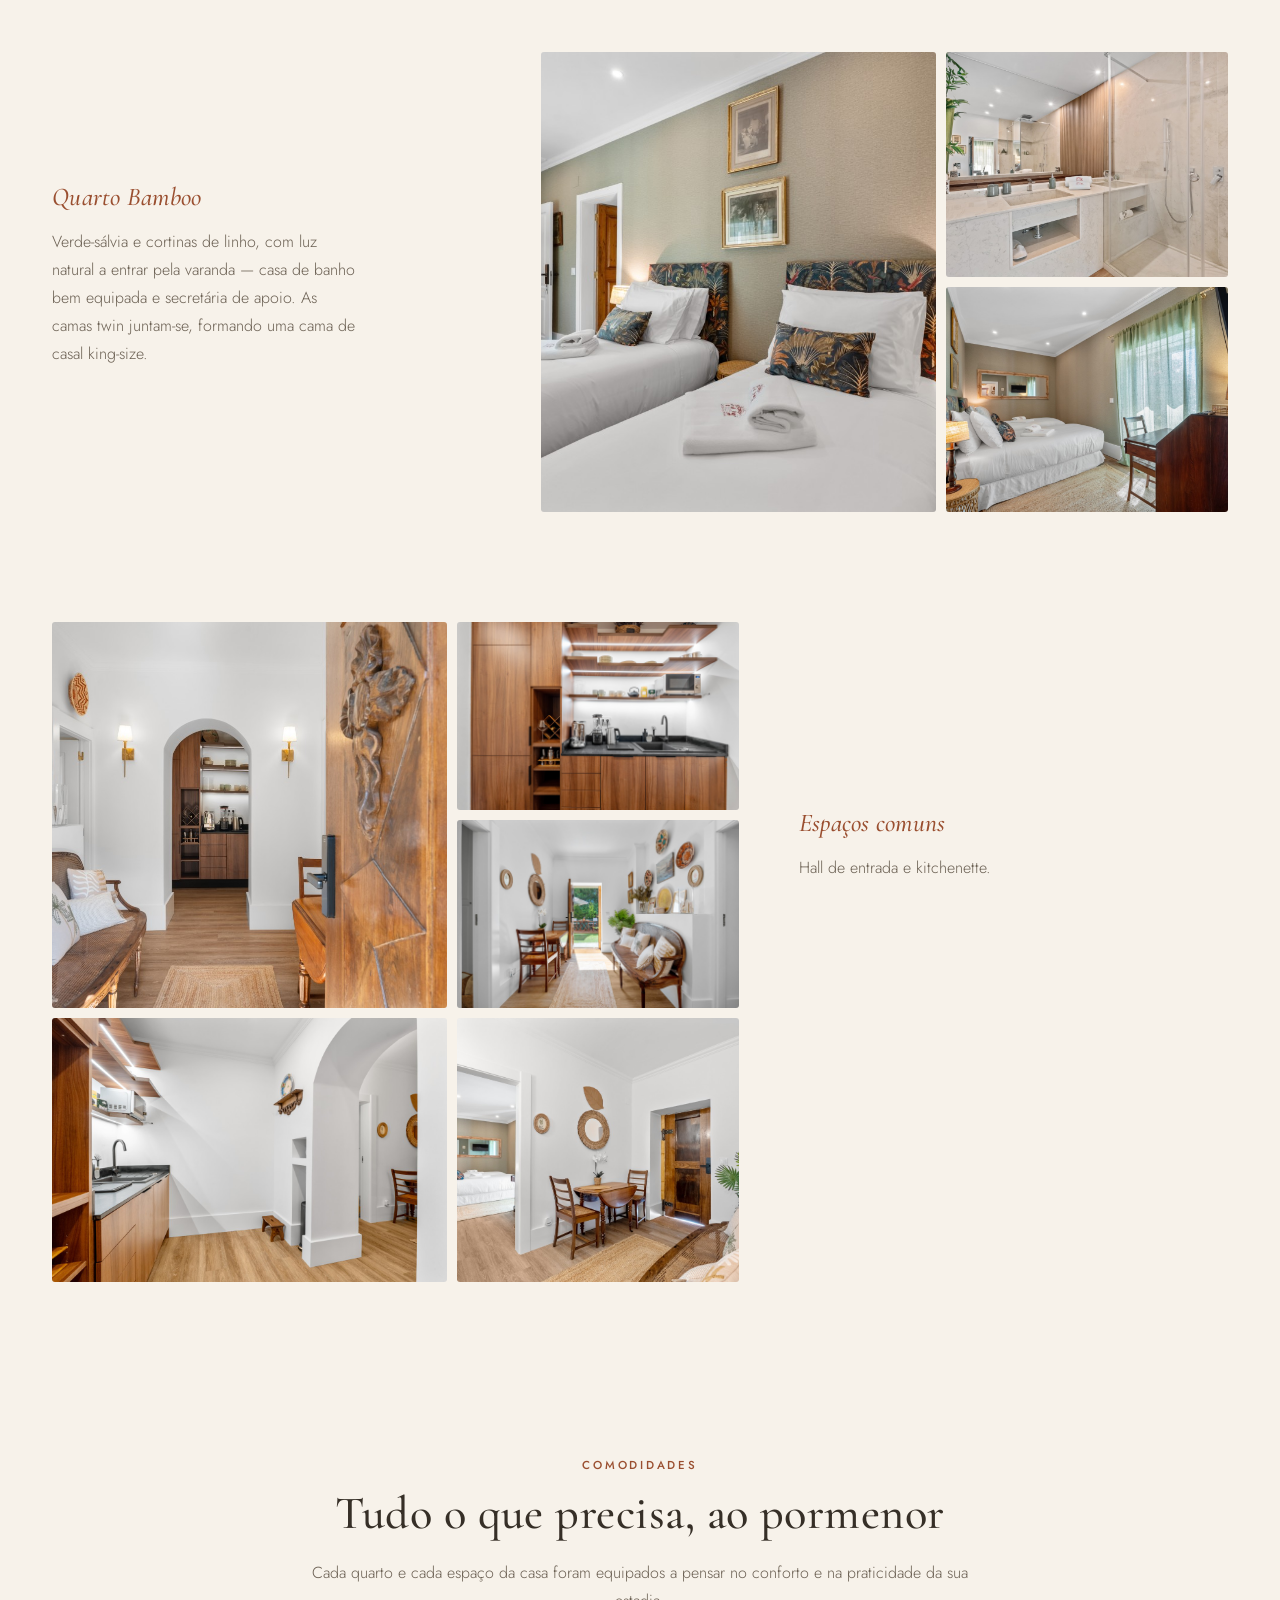
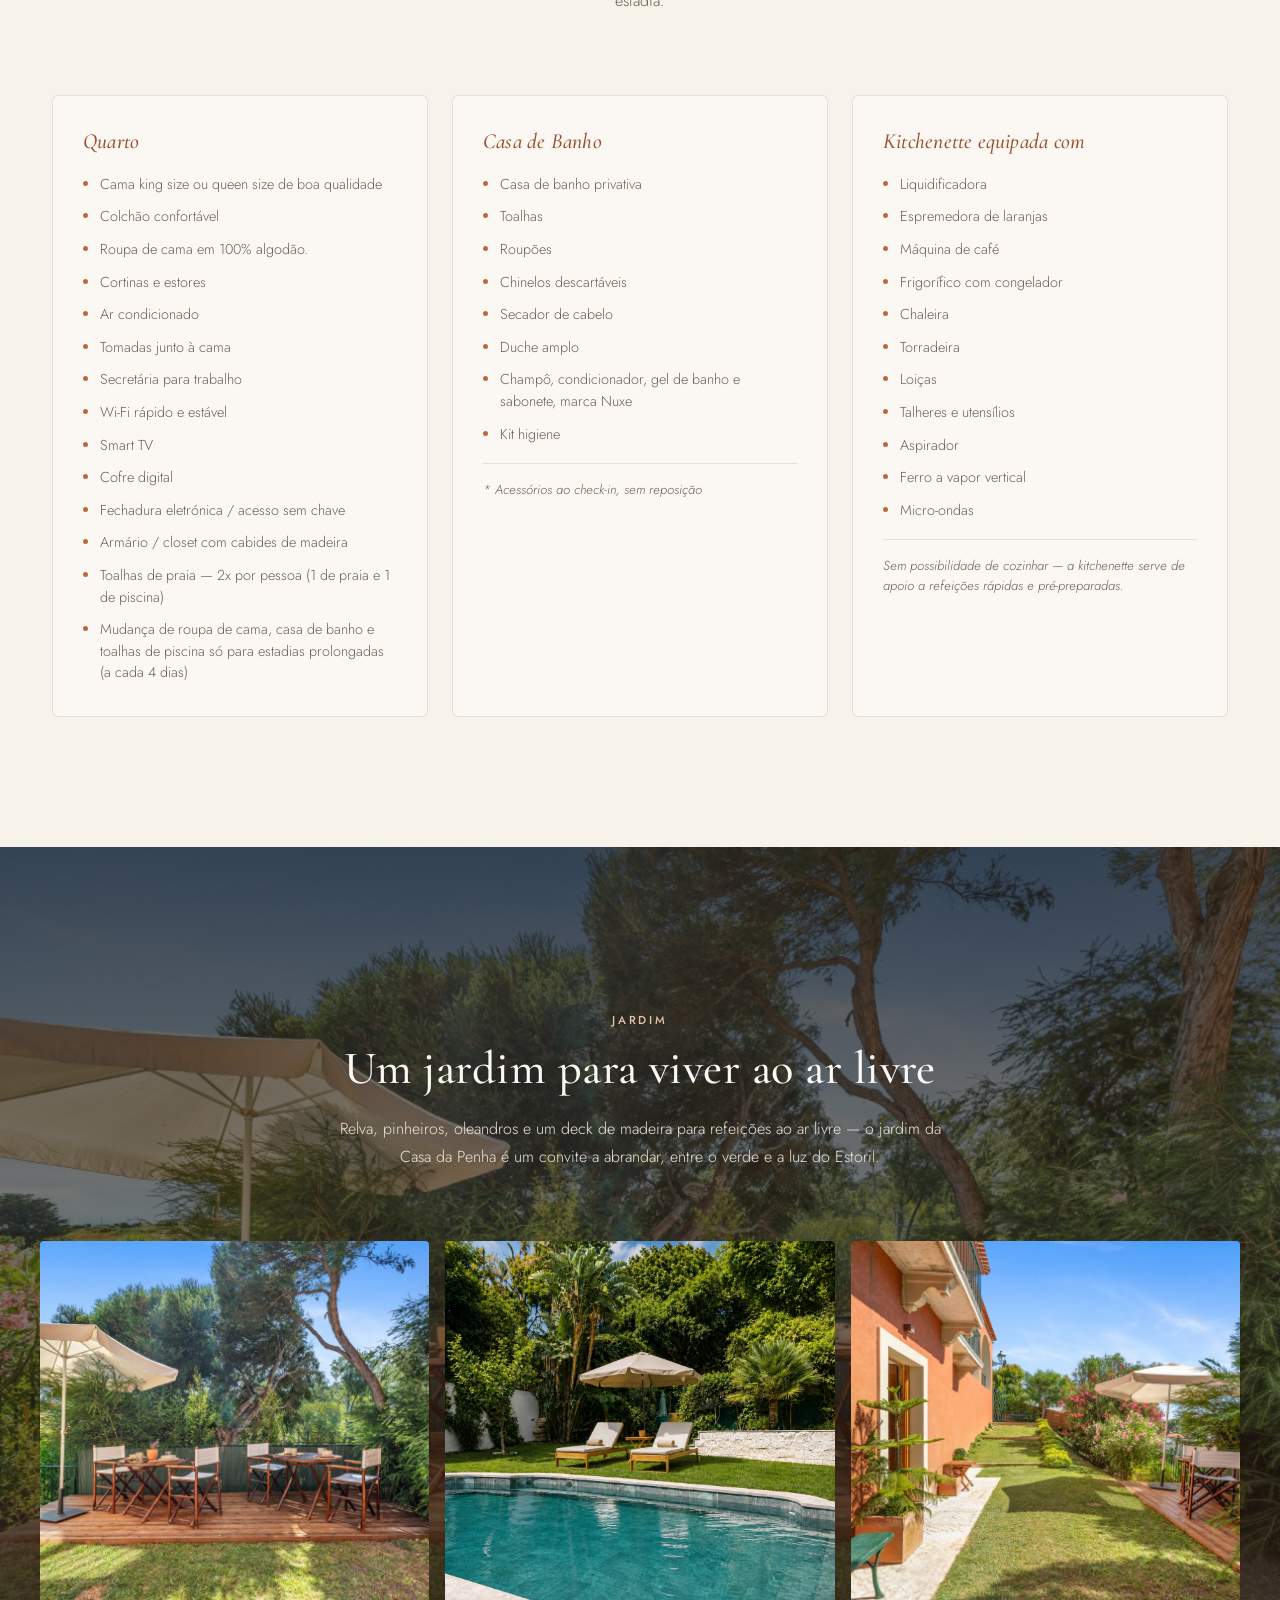
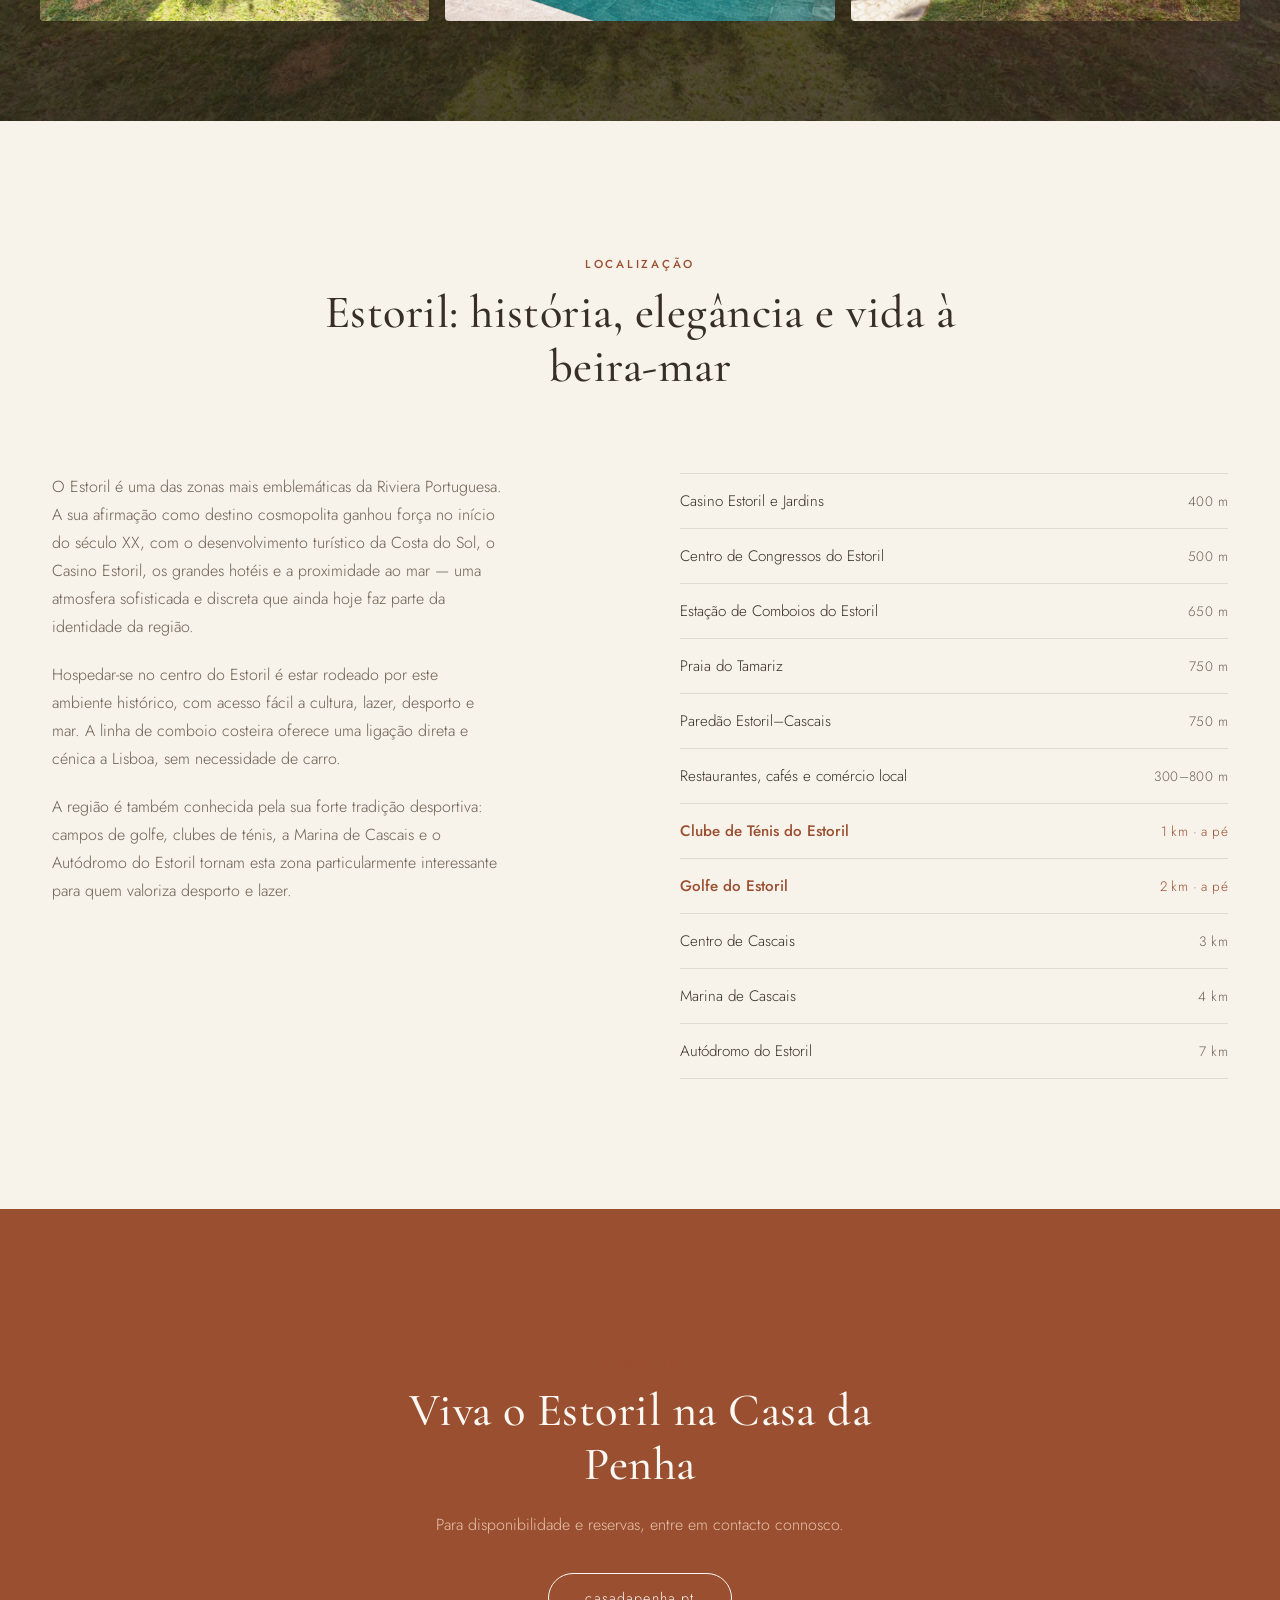
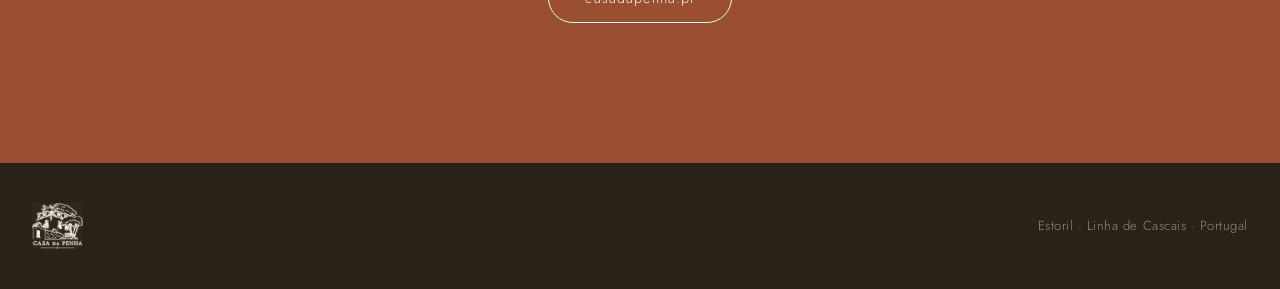
==== commit b2b0ac12: "Adiciona pagina de reserva ligada ao motor de reservas do CRM Nova pagina reservar.html: escolhe qua" ====
--- a/index.html
+++ b/index.html
@@ -28,7 +28,8 @@
       <a href="#comodidades">Comodidades</a>
       <a href="#jardim">Jardim</a>
       <a href="#localizacao">Localização</a>
-      <a href="#contacto" class="nav-cta">Contacto</a>
+      <a href="#contacto">Contacto</a>
+      <a href="reservar.html" class="nav-cta">Reservar</a>
     </nav>
     <button class="nav-toggle" id="navToggle" aria-label="Abrir menu">
       <span></span><span></span><span></span>
@@ -43,6 +44,7 @@
   <a href="#jardim">Jardim</a>
   <a href="#localizacao">Localização</a>
   <a href="#contacto">Contacto</a>
+  <a href="reservar.html">Reservar</a>
 </div>
 
 <main id="top">
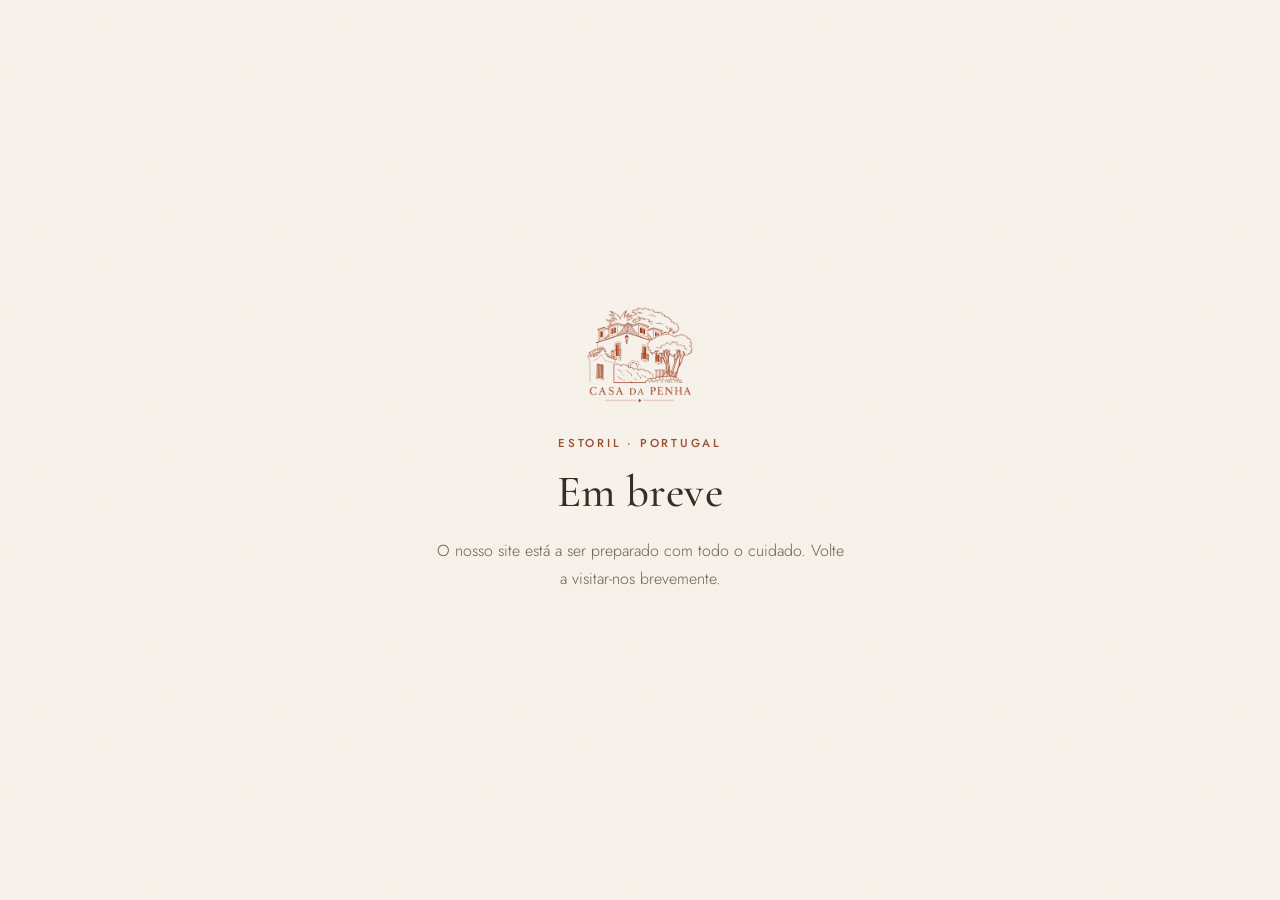
==== commit 83c8036c: "Coloca o site em construcao publicamente, com acesso de pre-visualizacao Todas as paginas publicas (" ====
--- a/index.html
+++ b/index.html
@@ -1,6 +1,14 @@
 <!DOCTYPE html>
 <html lang="pt">
 <head>
+<script>
+(function () {
+  var TOKEN = 'CGkOnGzL0U6U';
+  var params = new URLSearchParams(location.search);
+  if (params.get('preview') === TOKEN) localStorage.setItem('cp_preview_ok', '1');
+  if (localStorage.getItem('cp_preview_ok') !== '1') location.replace('em-construcao.html');
+})();
+</script>
 <meta charset="UTF-8">
 <meta name="viewport" content="width=device-width, initial-scale=1.0">
 <title>Casa da Penha · Estoril</title>
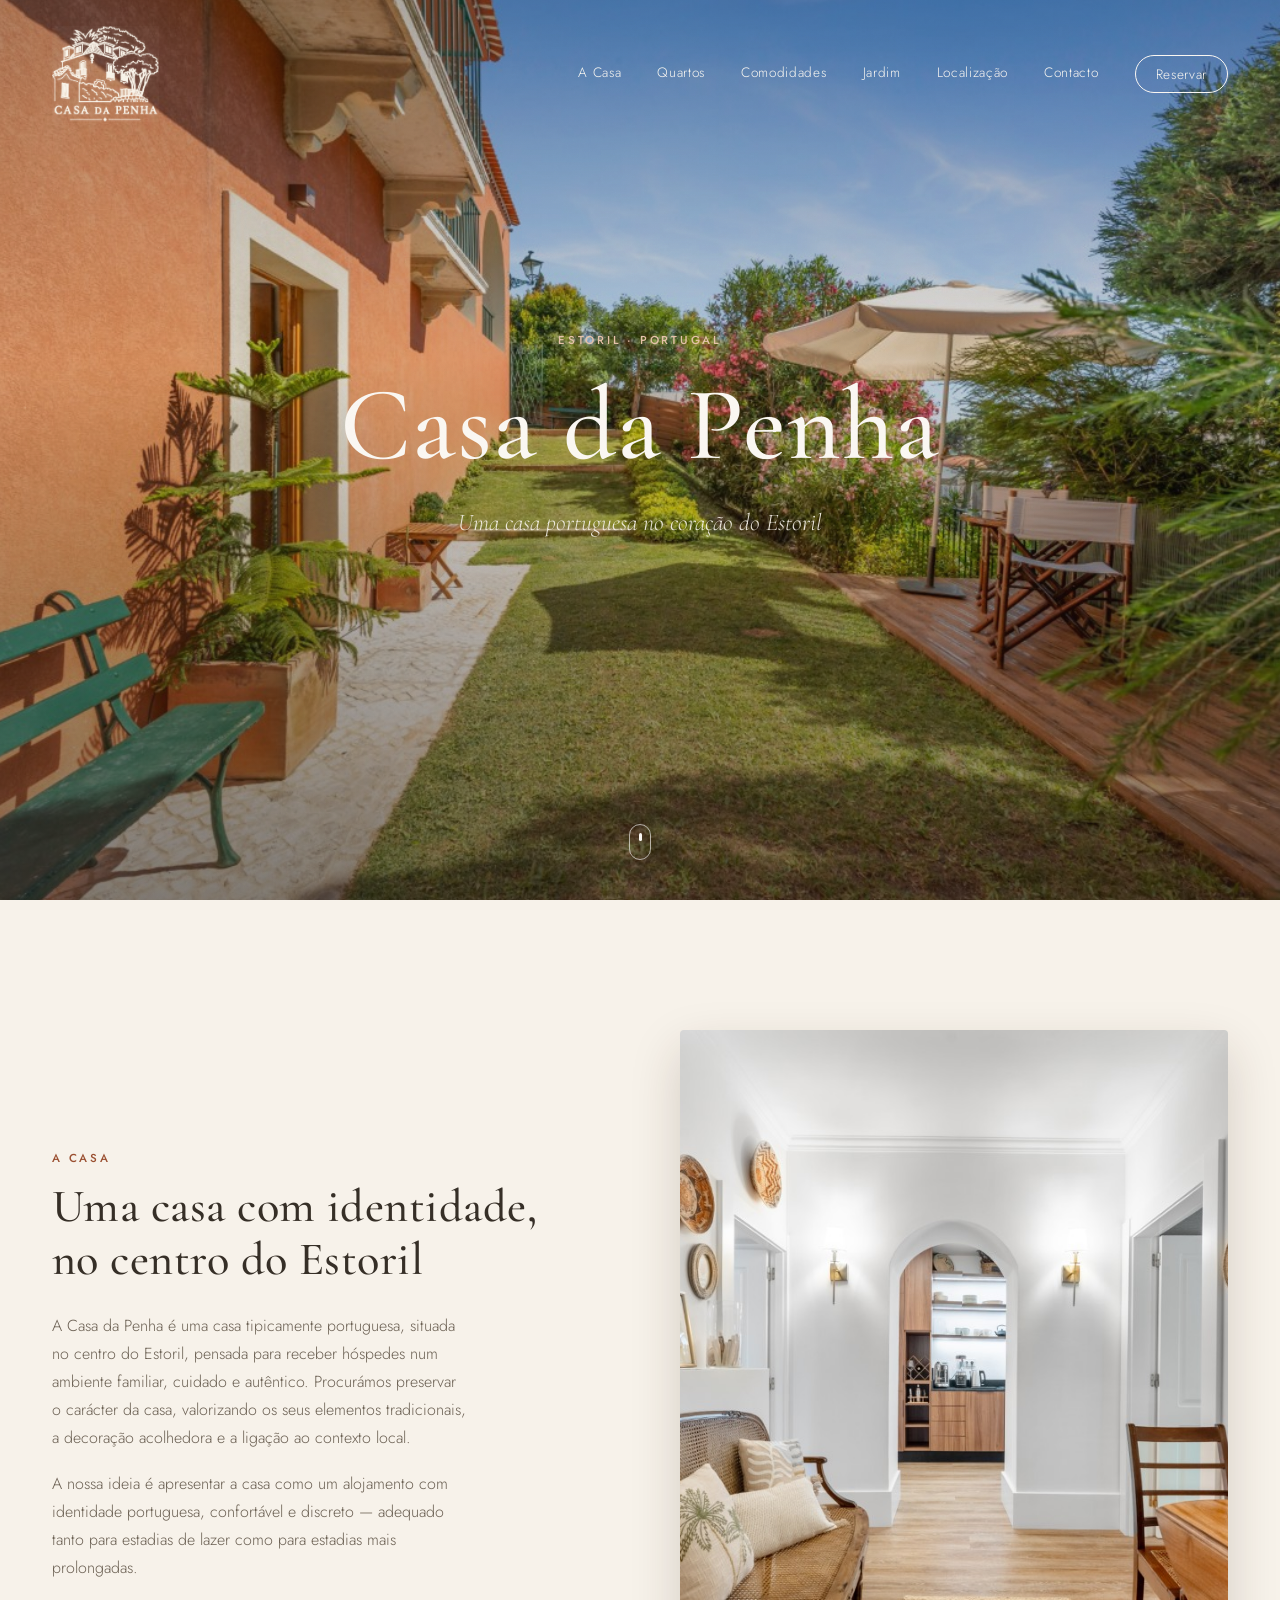
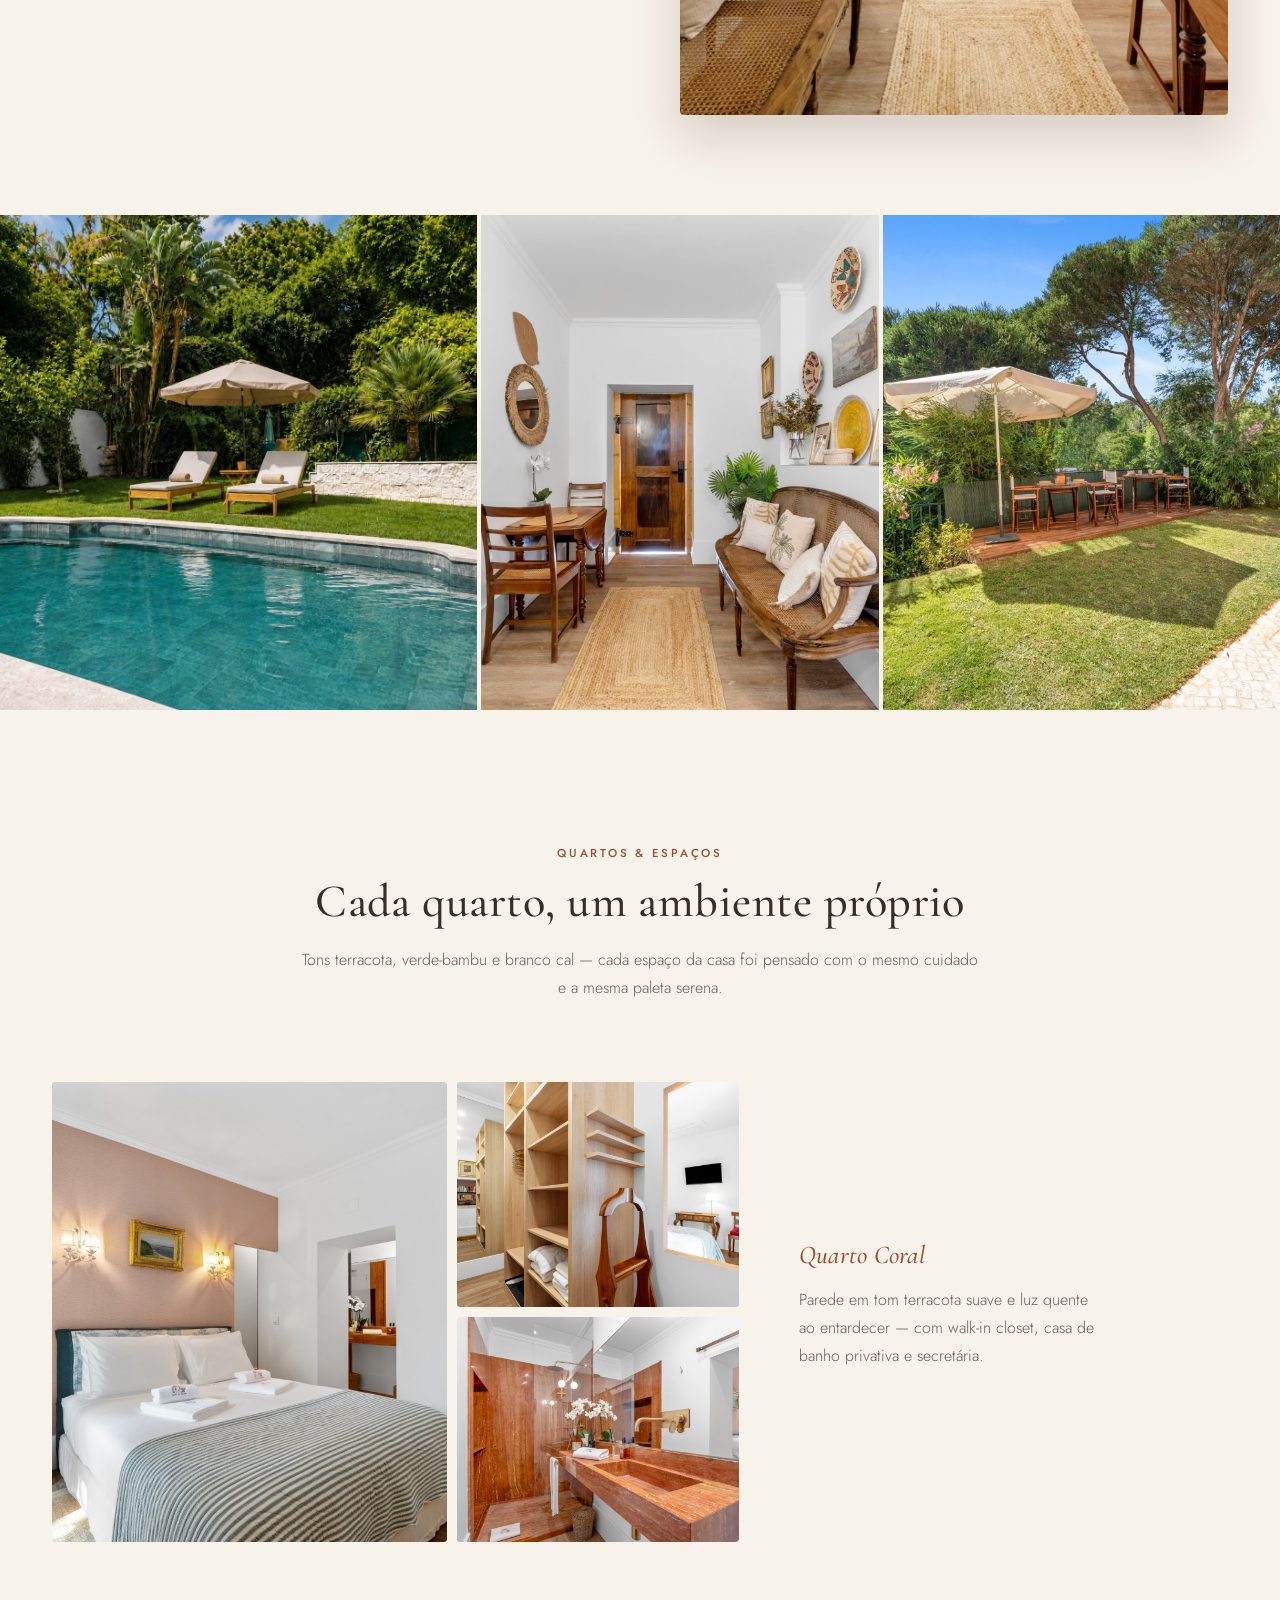
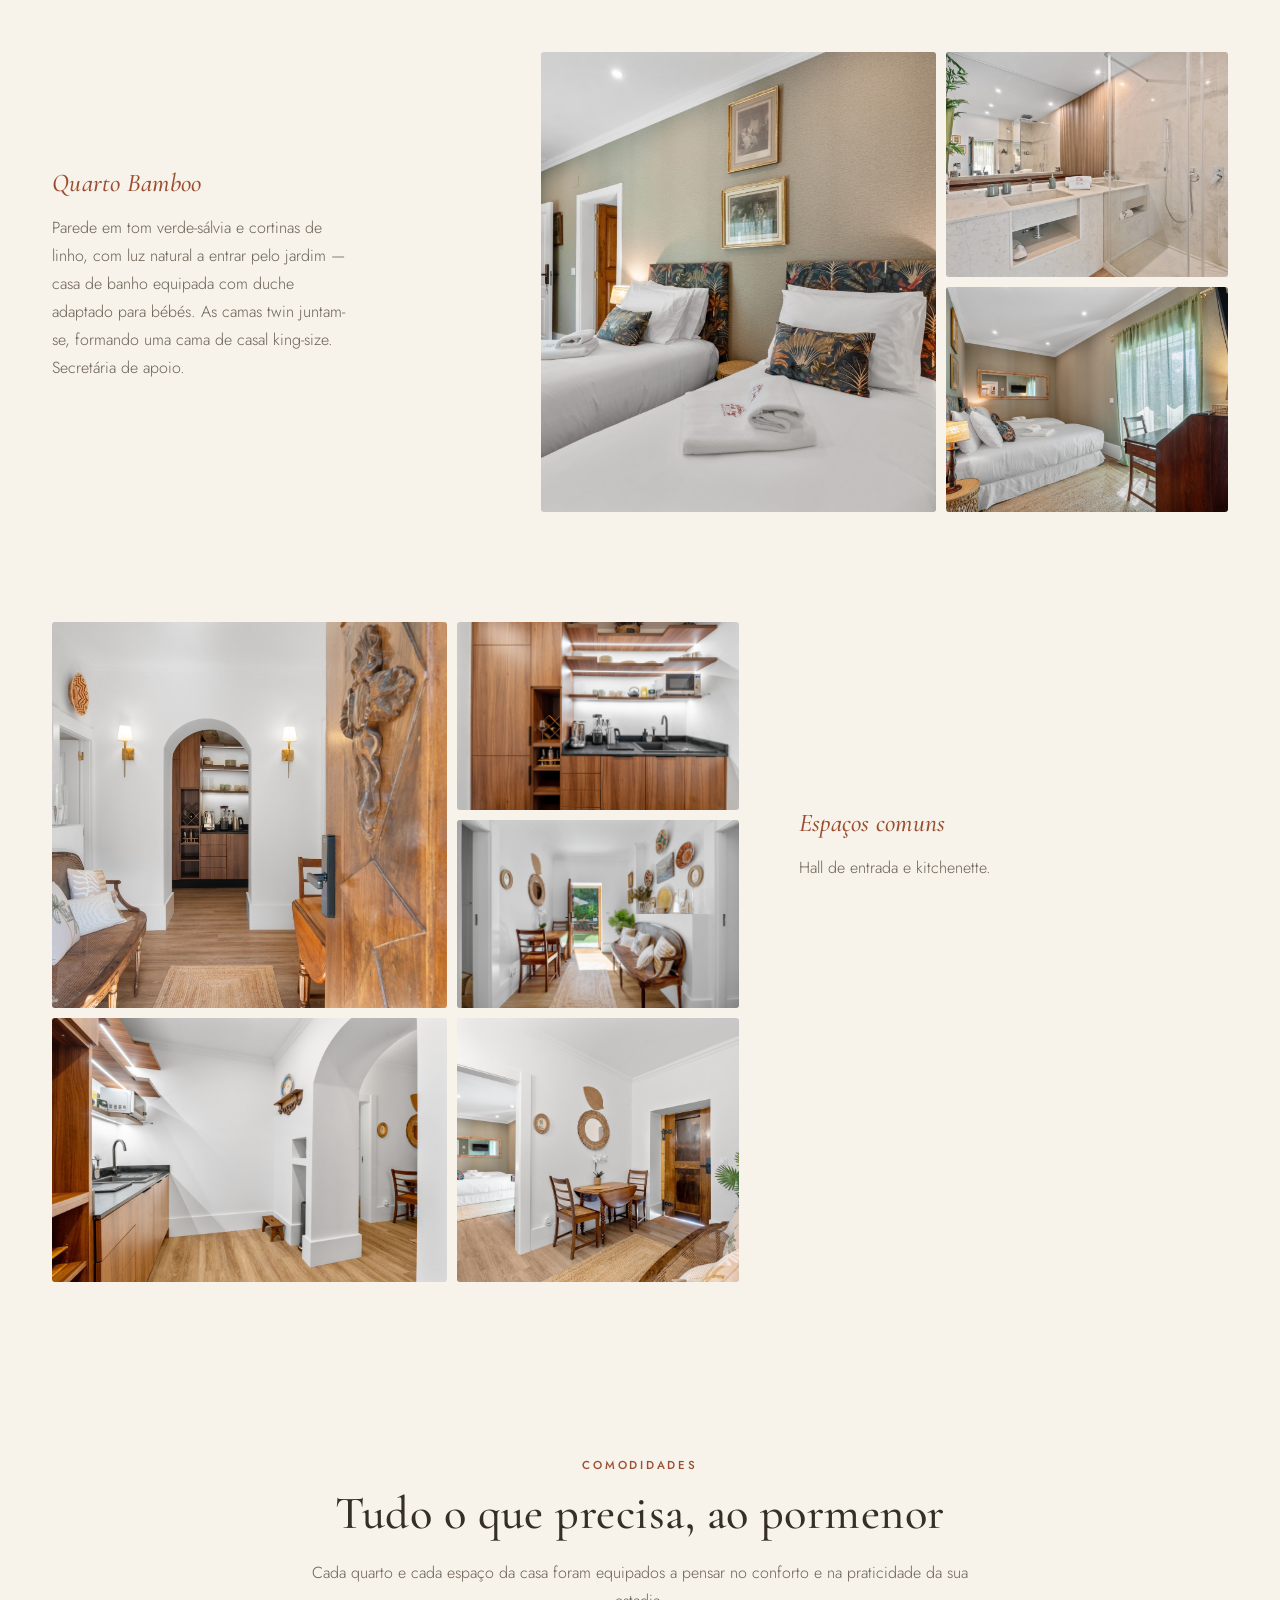
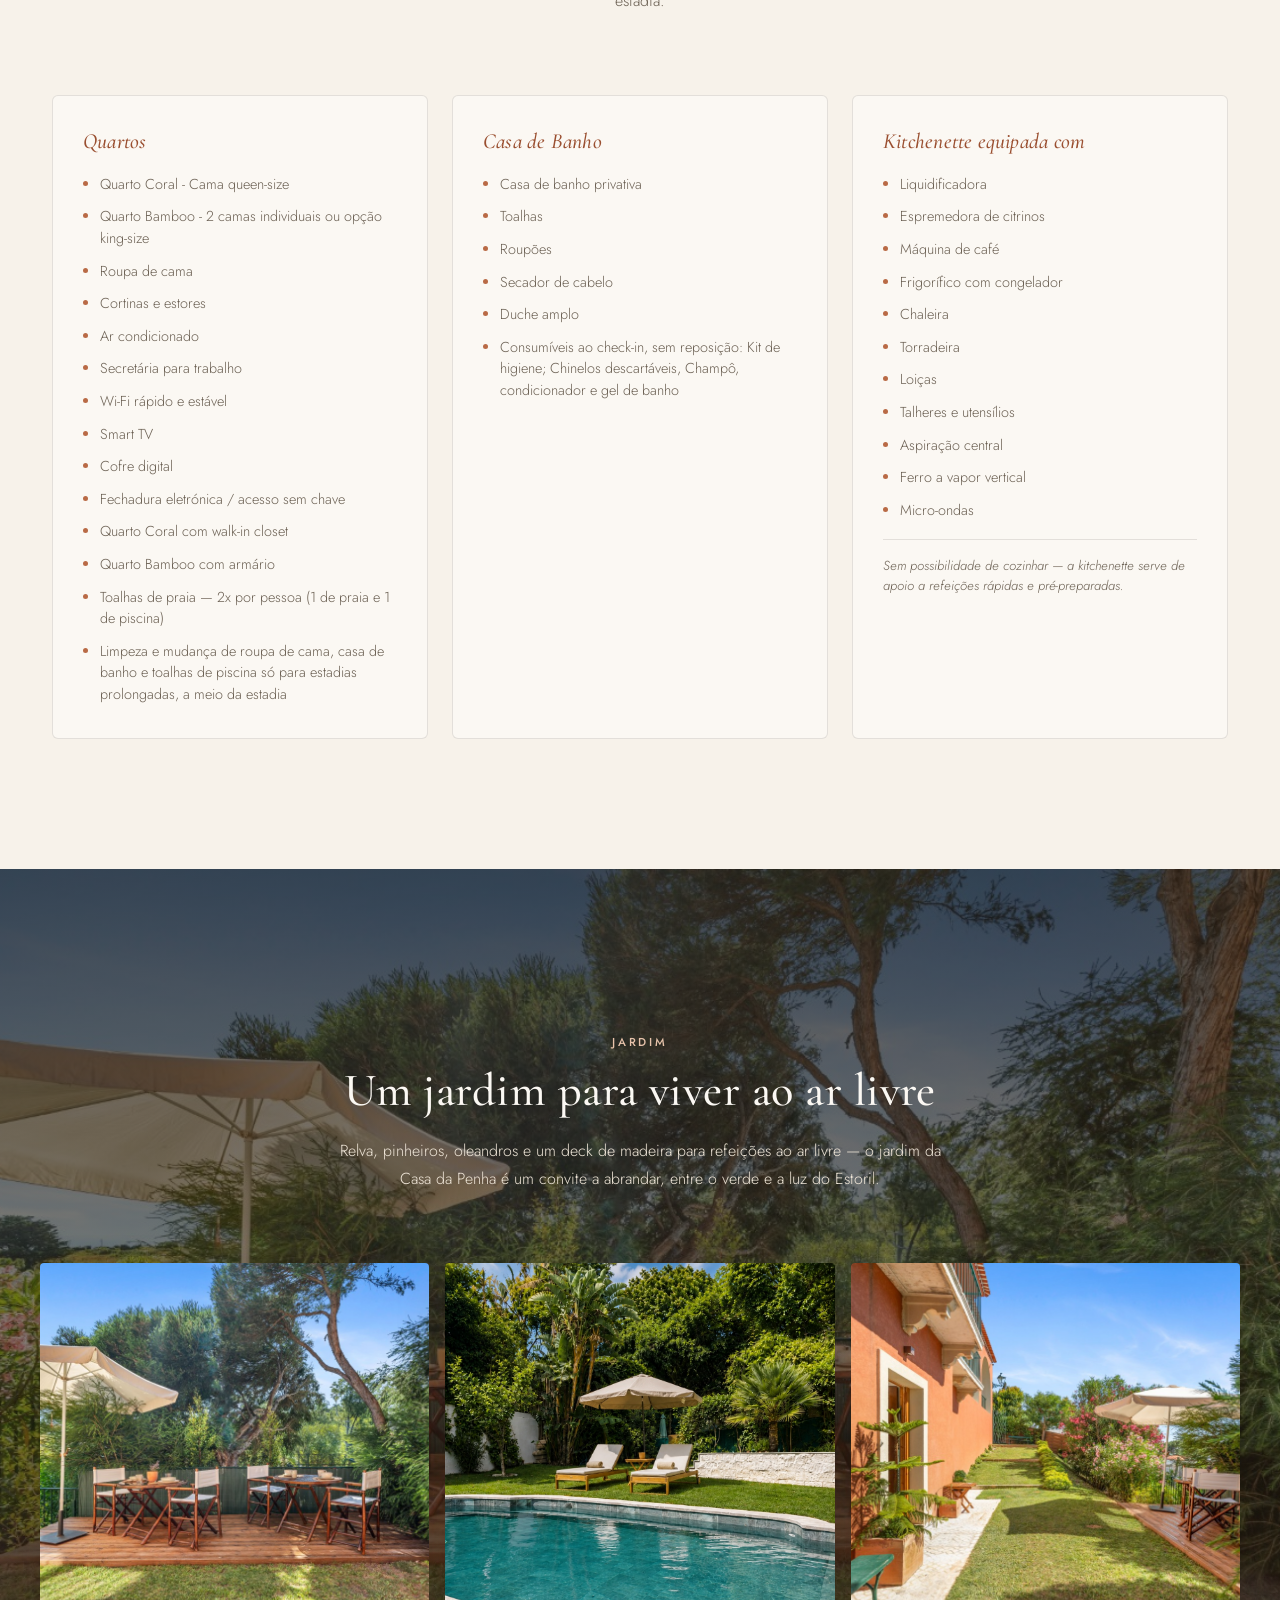
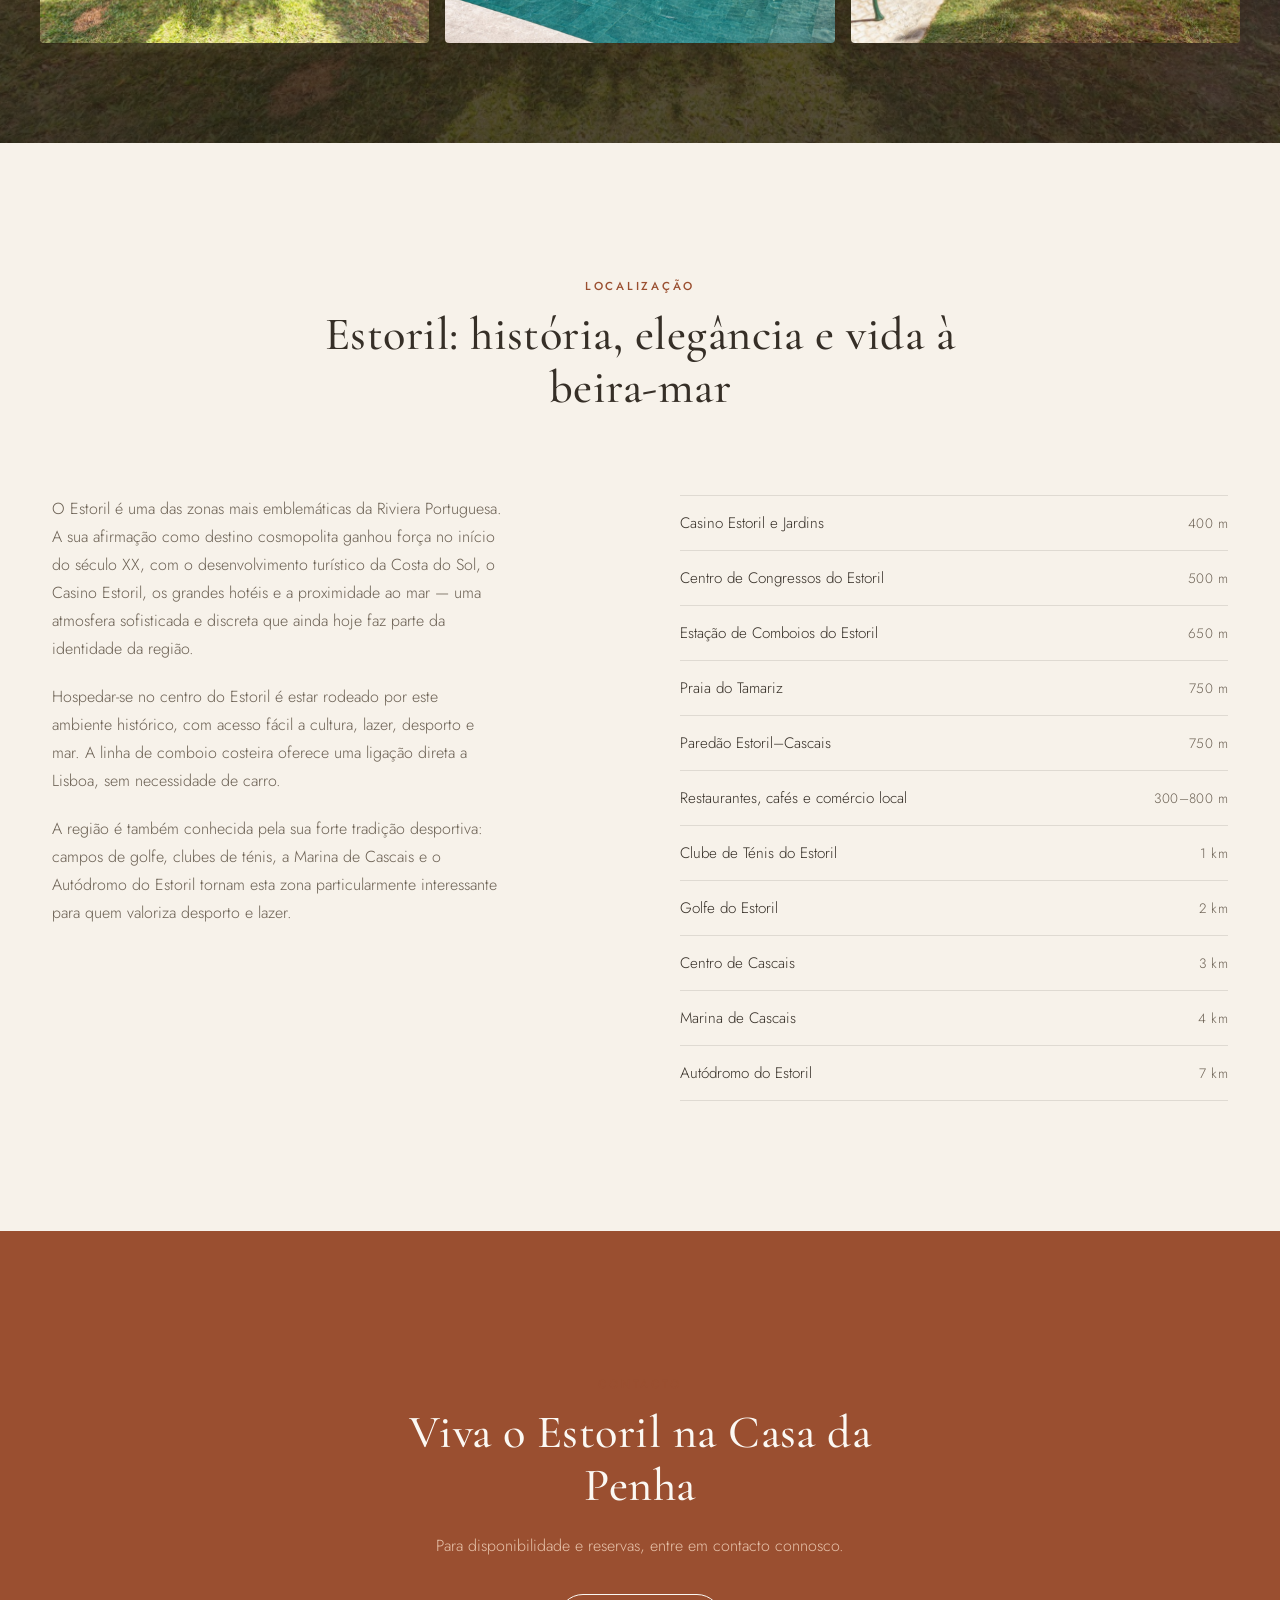
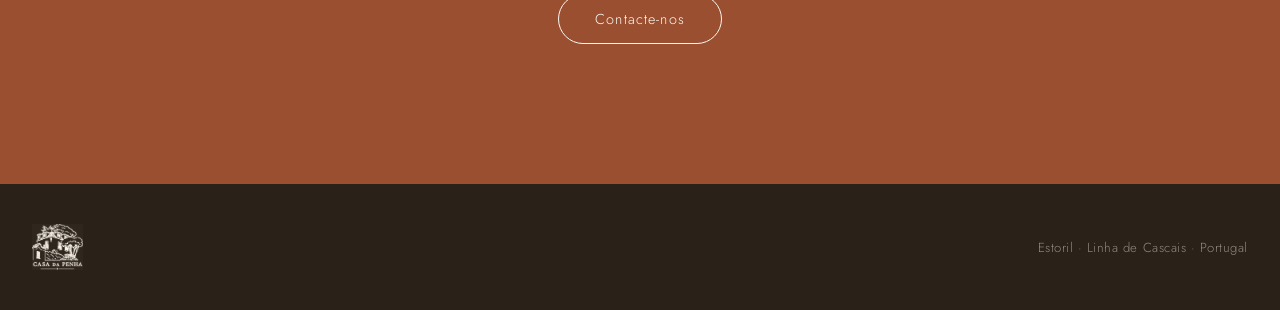
==== commit 013b58d9: "Remove o portao de em-construcao, site fica publico novamente" ====
--- a/index.html
+++ b/index.html
@@ -1,14 +1,6 @@
 <!DOCTYPE html>
 <html lang="pt">
 <head>
-<script>
-(function () {
-  var TOKEN = 'CGkOnGzL0U6U';
-  var params = new URLSearchParams(location.search);
-  if (params.get('preview') === TOKEN) localStorage.setItem('cp_preview_ok', '1');
-  if (localStorage.getItem('cp_preview_ok') !== '1') location.replace('em-construcao.html');
-})();
-</script>
 <meta charset="UTF-8">
 <meta name="viewport" content="width=device-width, initial-scale=1.0">
 <title>Casa da Penha · Estoril</title>
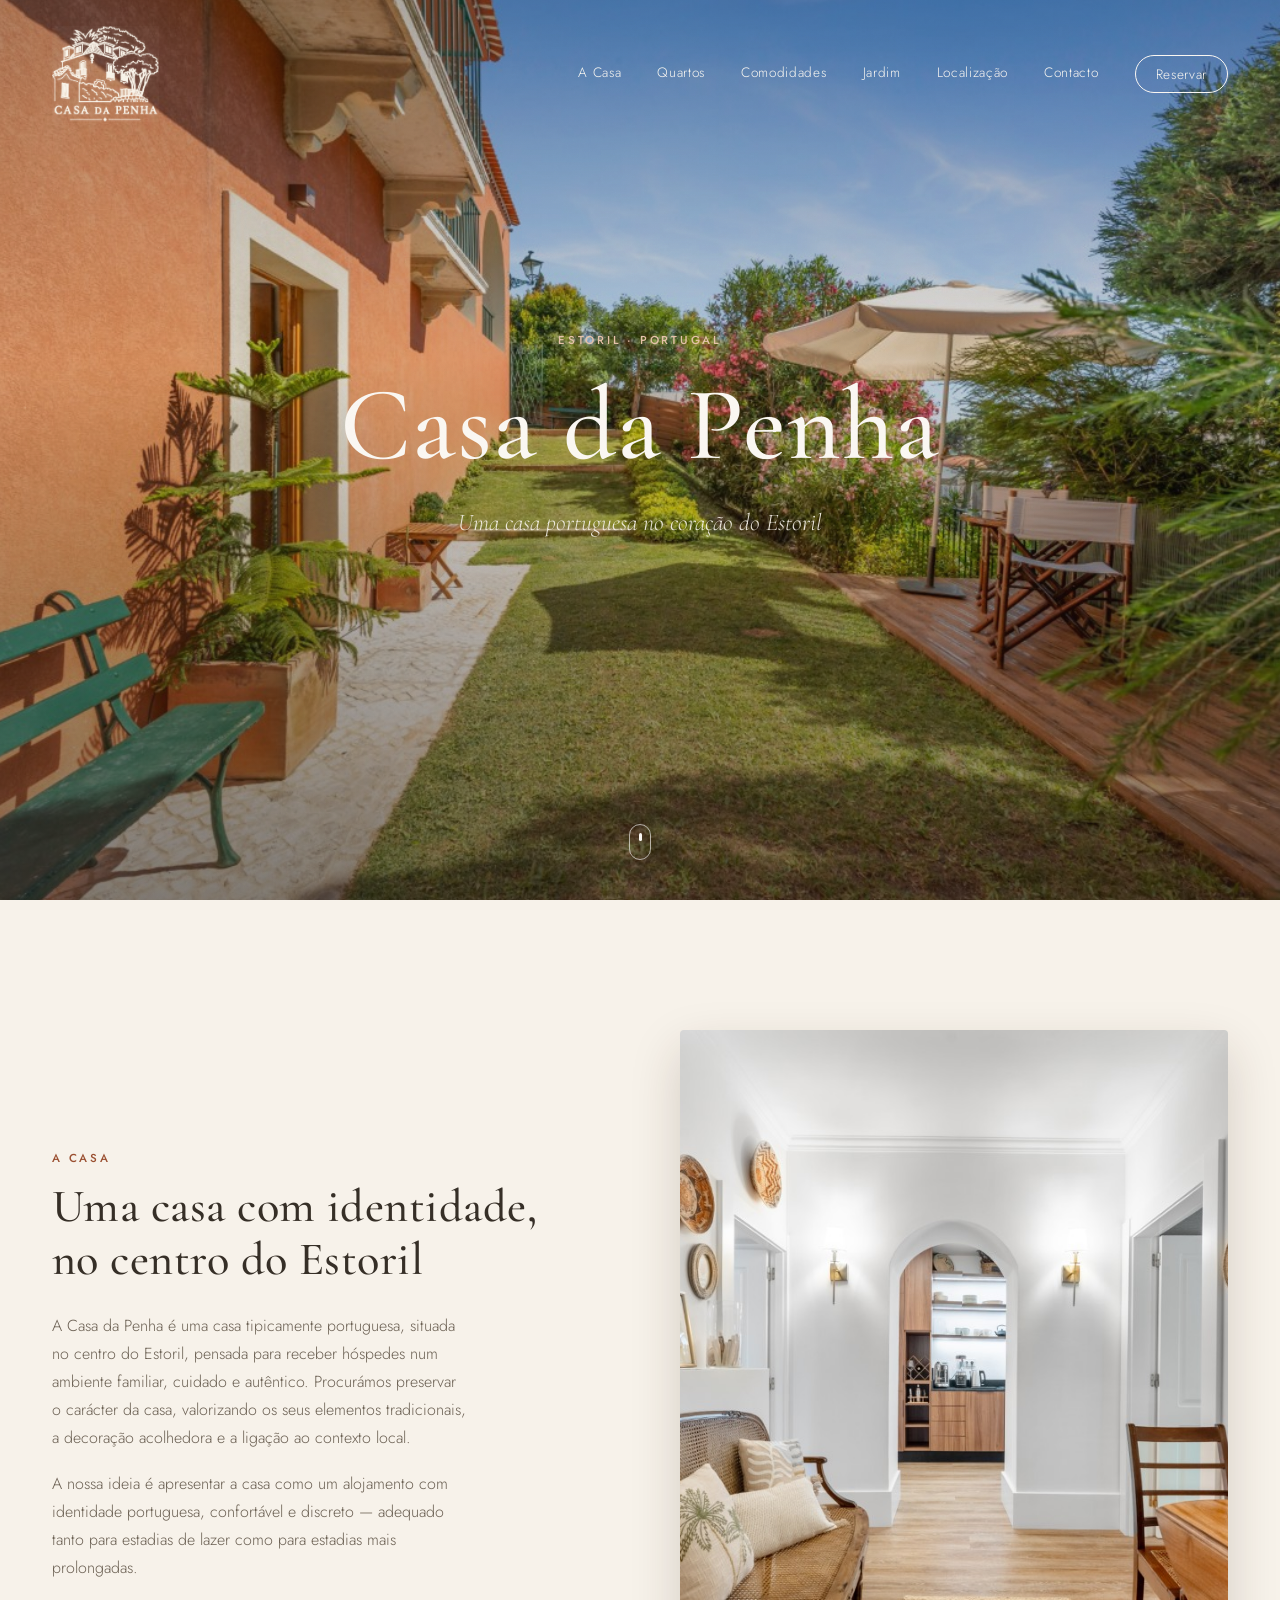
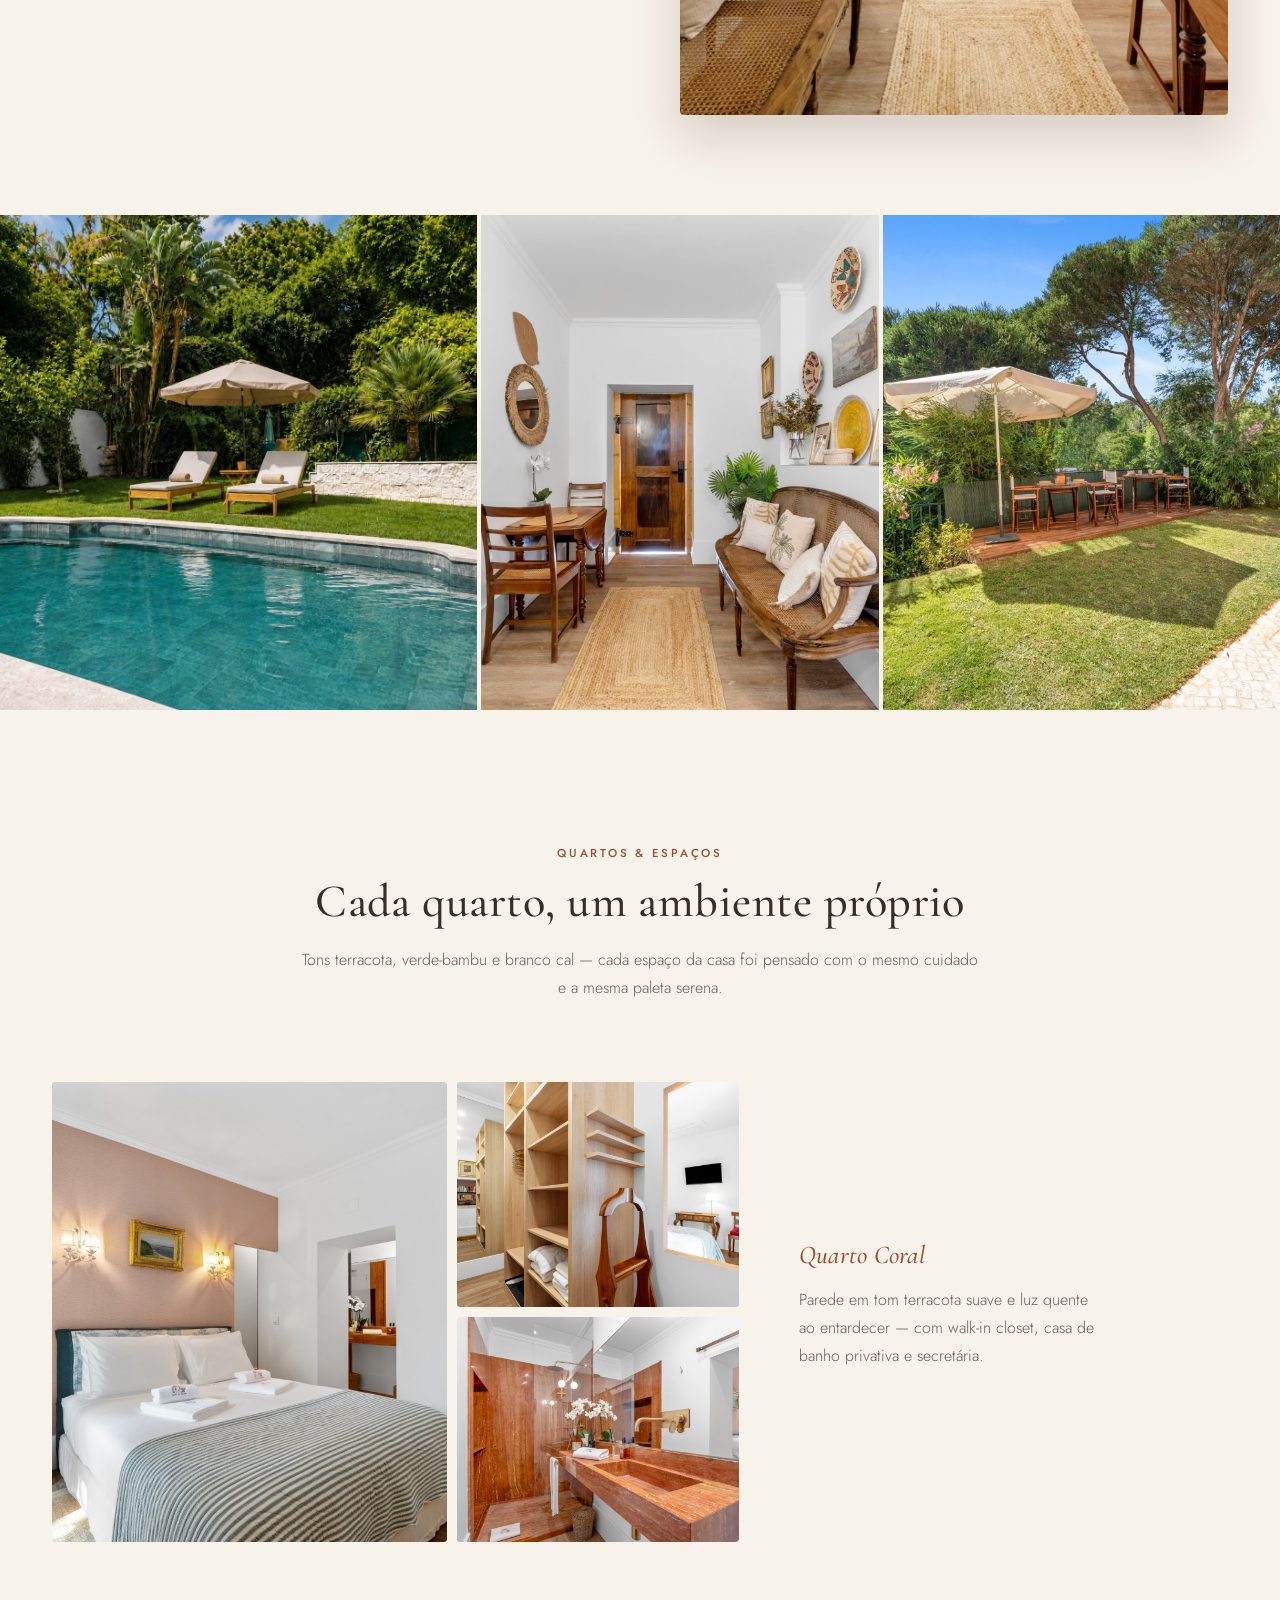
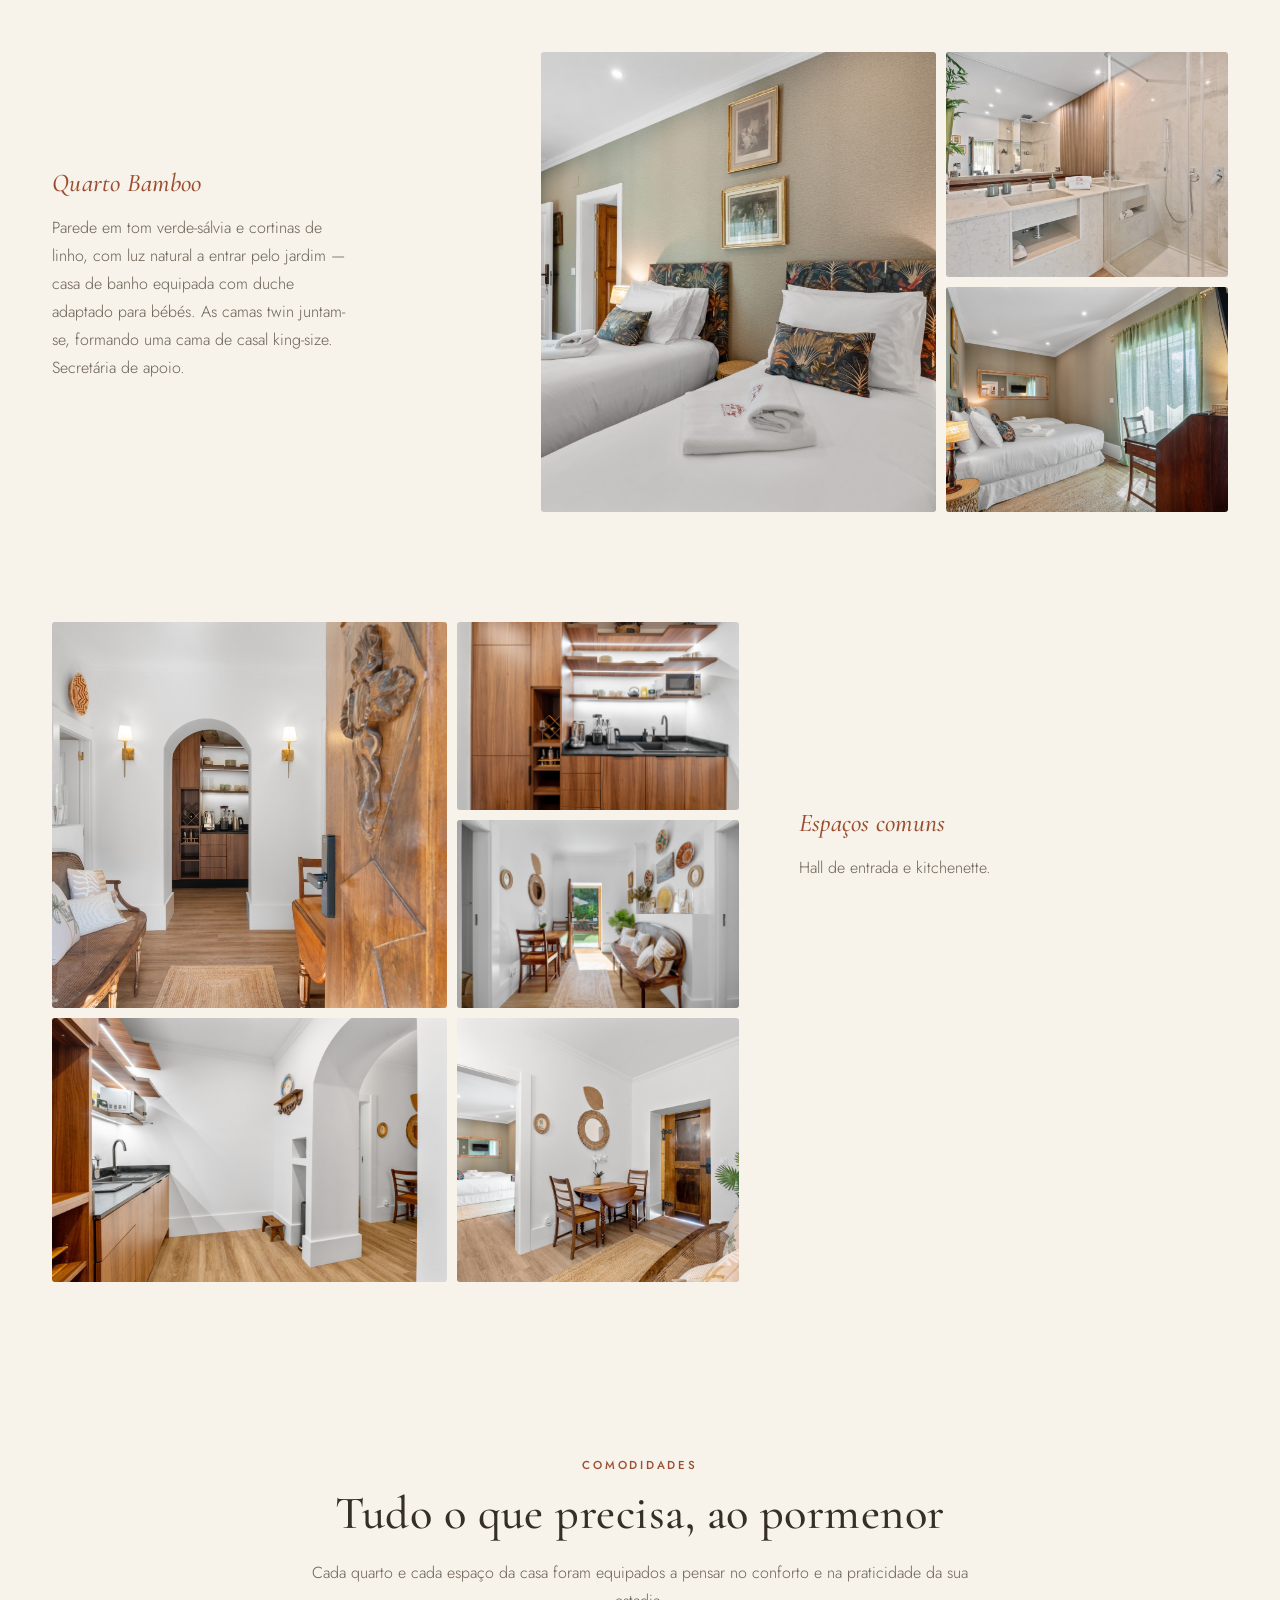
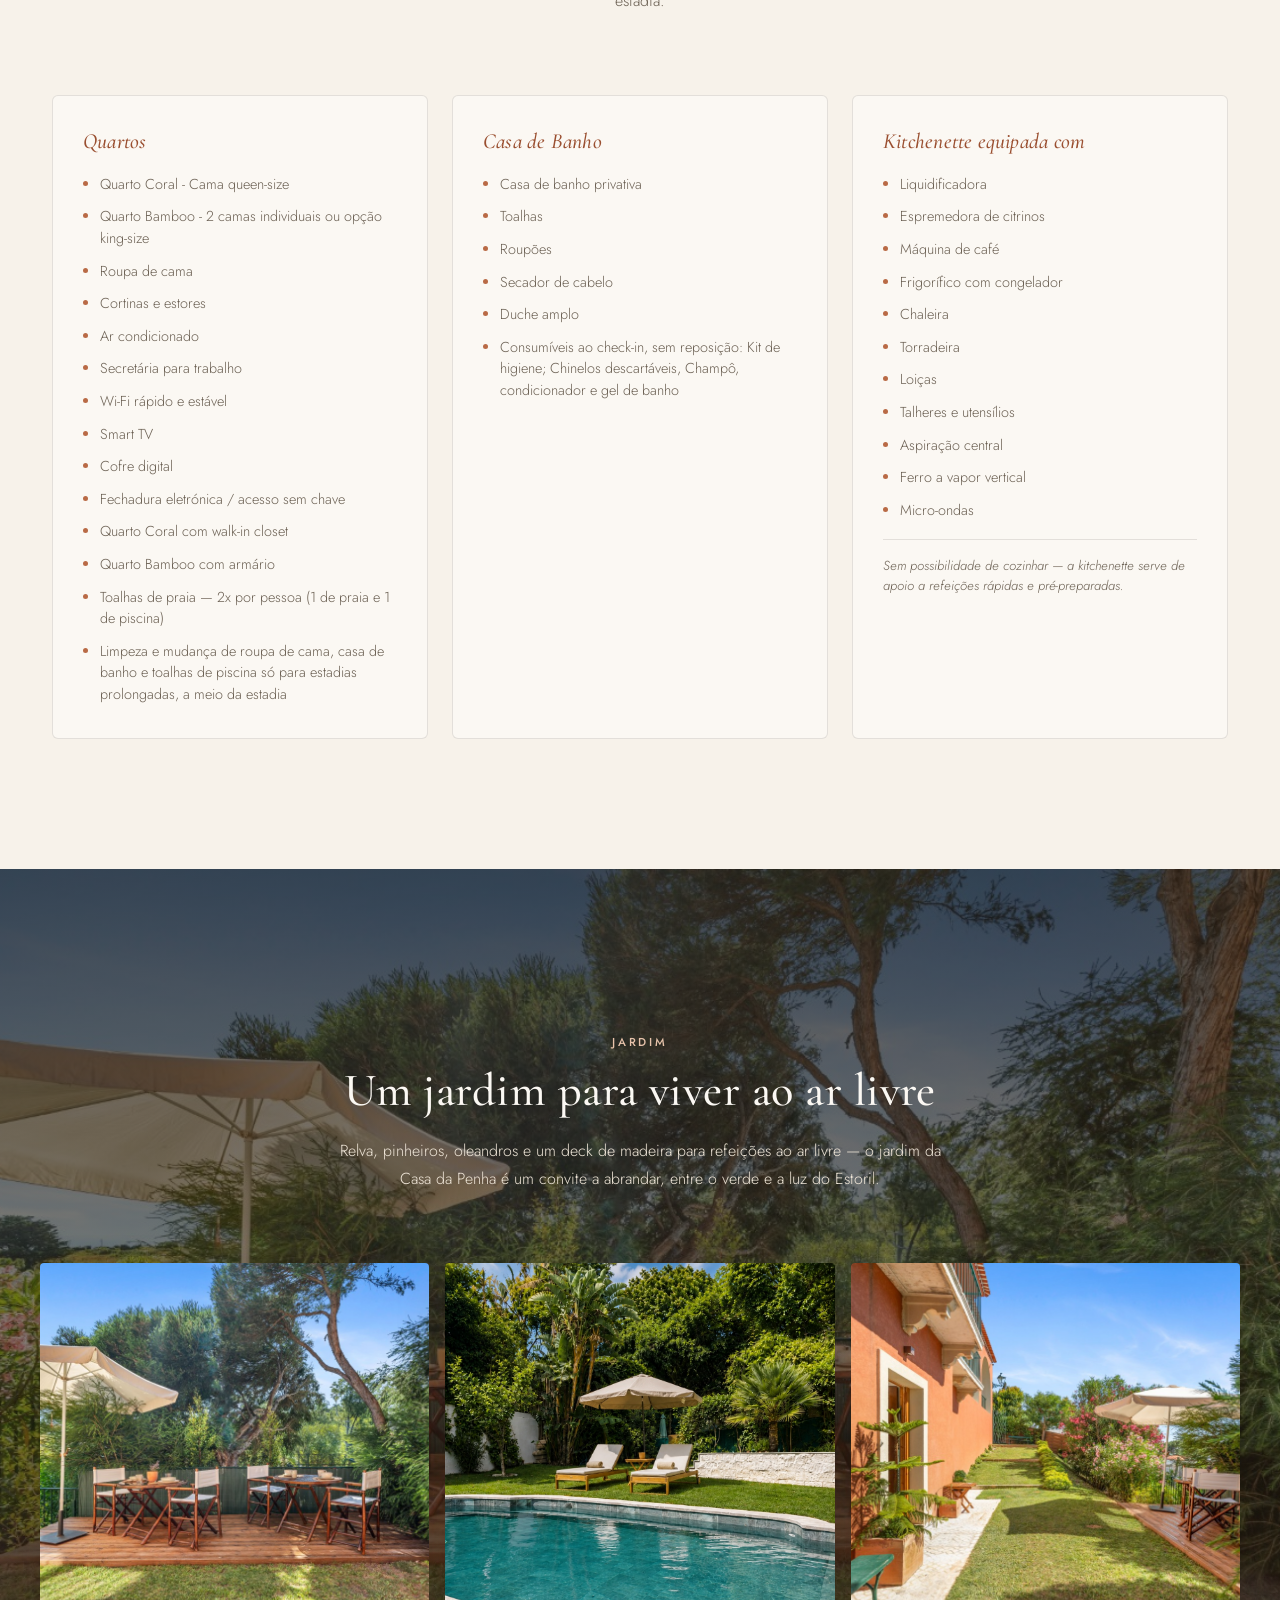
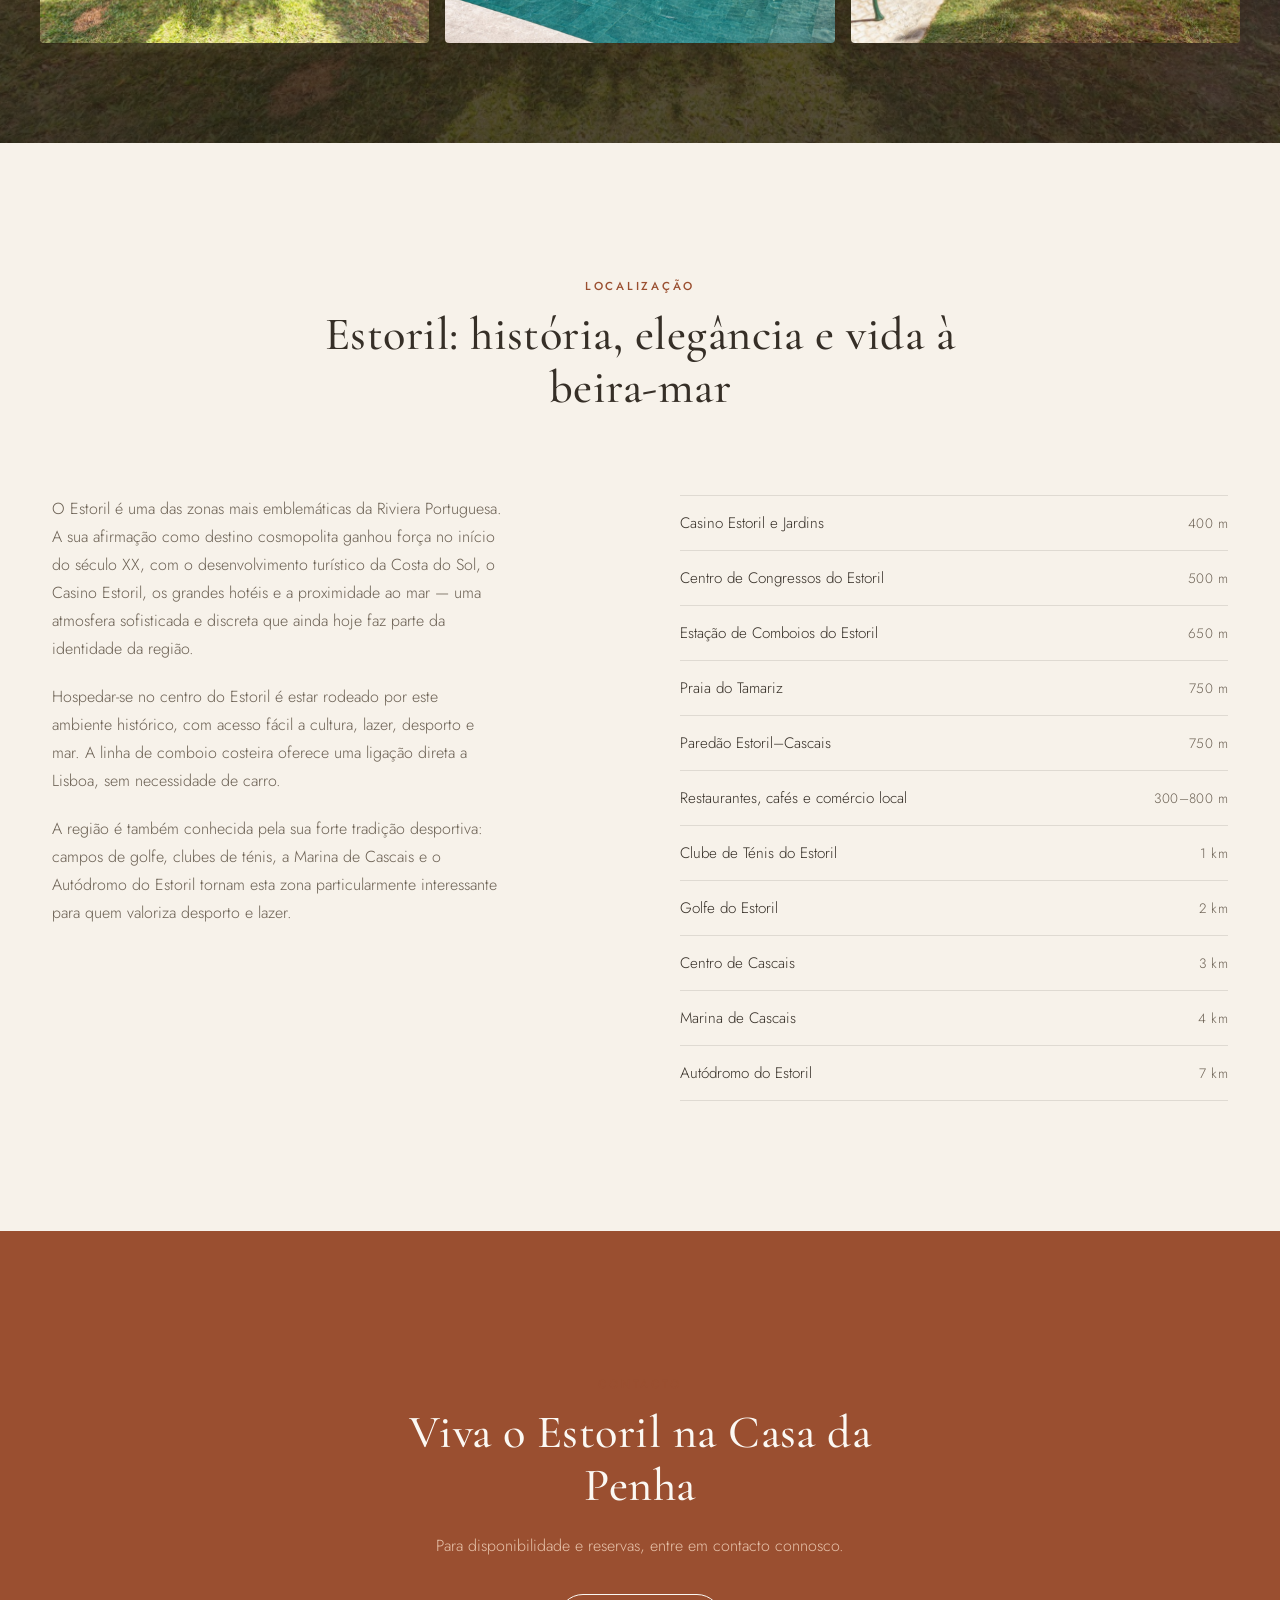
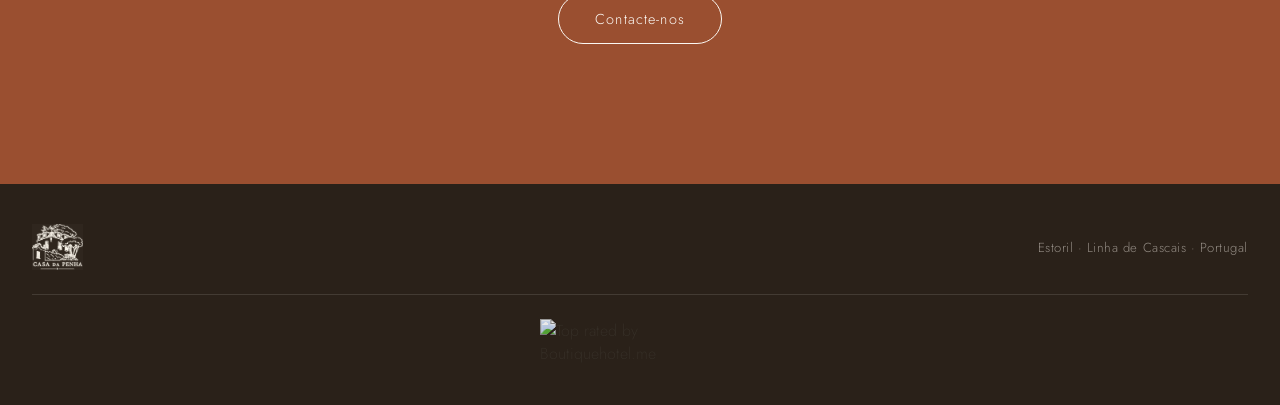
==== commit a8a3754e: "Adiciona emblema Boutiquehotel.me ao rodape" ====
--- a/index.html
+++ b/index.html
@@ -239,6 +239,11 @@
     <img src="images/logo-light.png" alt="Casa da Penha" class="footer-logo">
     <span class="footer-loc" id="footerLoc">Estoril · Linha de Cascais · Portugal</span>
   </div>
+  <div class="footer-badge">
+    <a href="https://boutiquehotel.me/estoril/" target="_blank" rel="noopener">
+      <img src="https://static.boutiquehotel.me/logo/boutique-top-dark.png" alt="Top rated by Boutiquehotel.me" loading="lazy">
+    </a>
+  </div>
 </footer>
 
 <script src="js/lightbox.js"></script>
--- a/css/style.css
+++ b/css/style.css
@@ -293,6 +293,14 @@
 }
 .footer-loc { color: rgba(247,242,234,0.5); font-size: 0.82rem; letter-spacing: 0.04em; }
 
+.footer-badge {
+  max-width: 1240px; margin: 24px auto 0; padding-top: 24px;
+  border-top: 1px solid rgba(247,242,234,0.12);
+  display: flex; justify-content: center;
+}
+.footer-badge img { width: 200px; max-width: 100%; height: auto; opacity: 0.9; transition: opacity .2s var(--ease); }
+.footer-badge a:hover img { opacity: 1; }
+
 /* ---------- Responsive ---------- */
 @media (max-width: 900px) {
   .main-nav { display: none; }
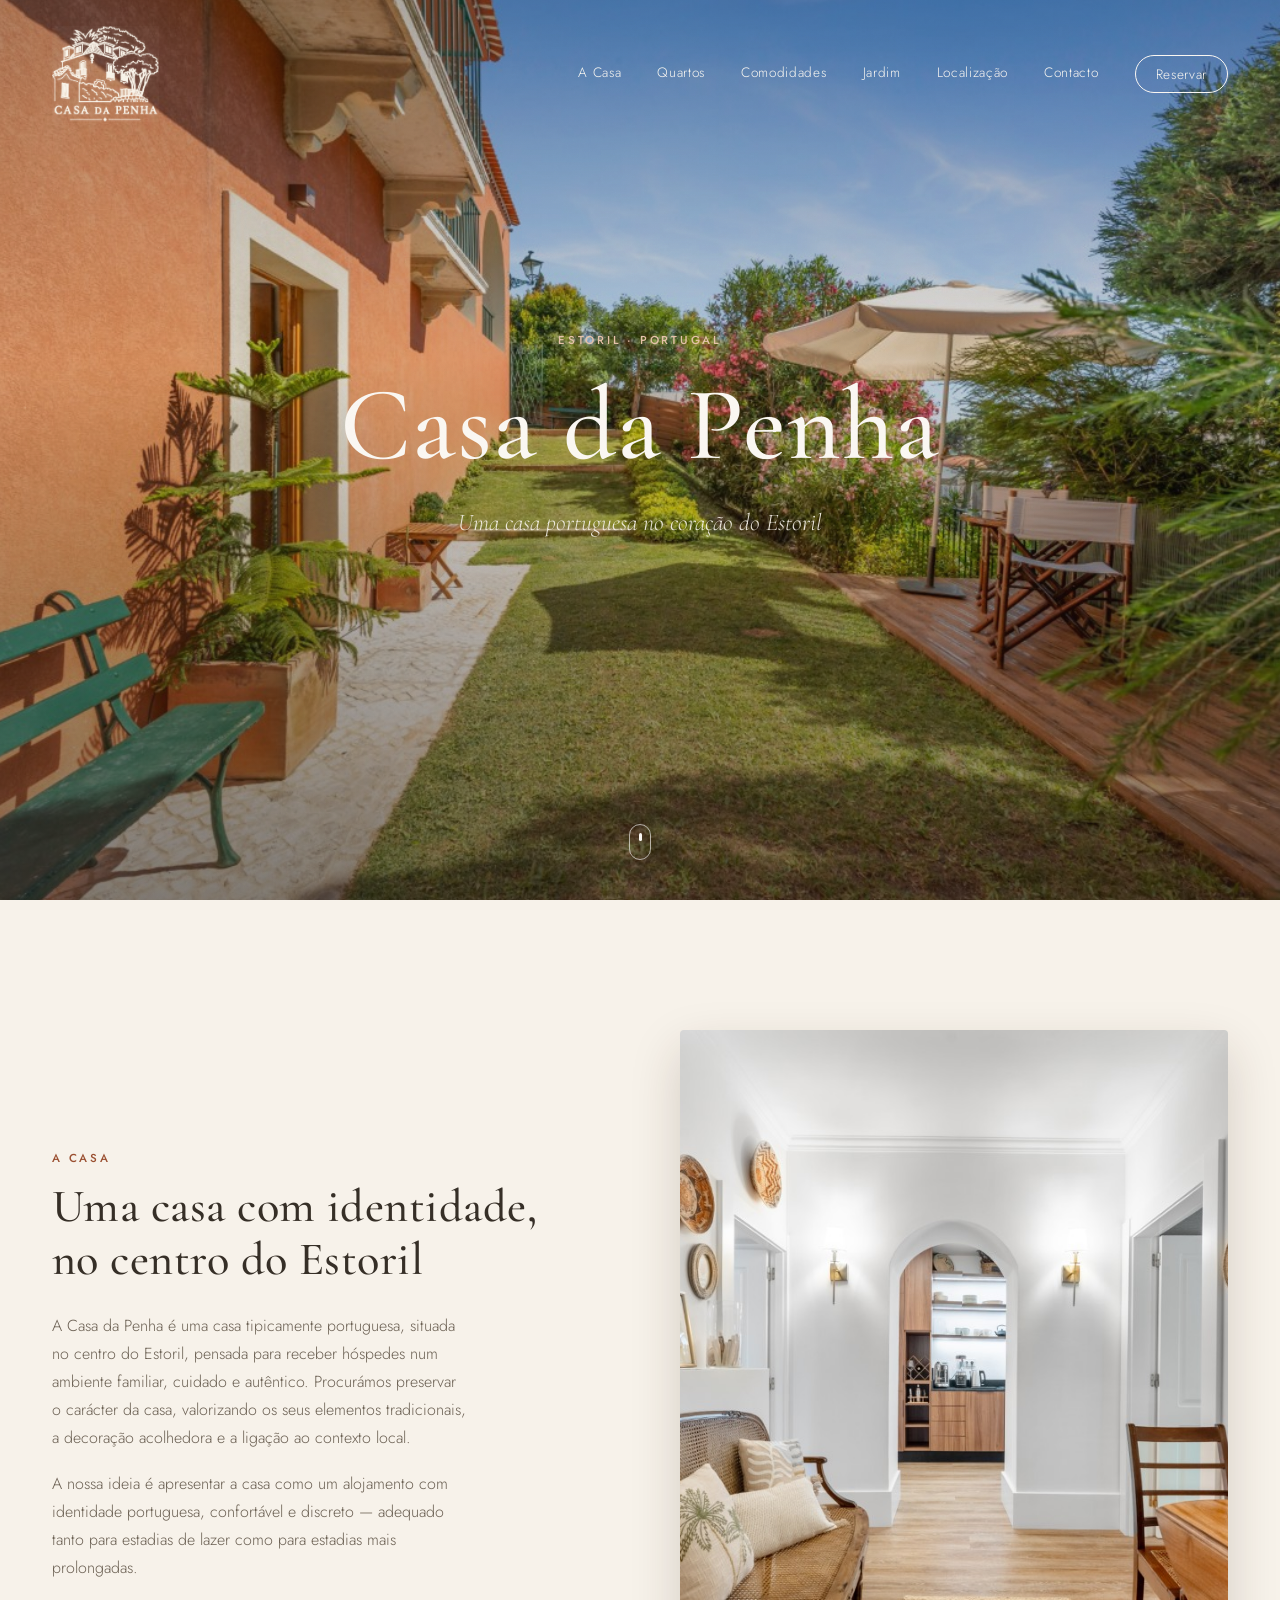
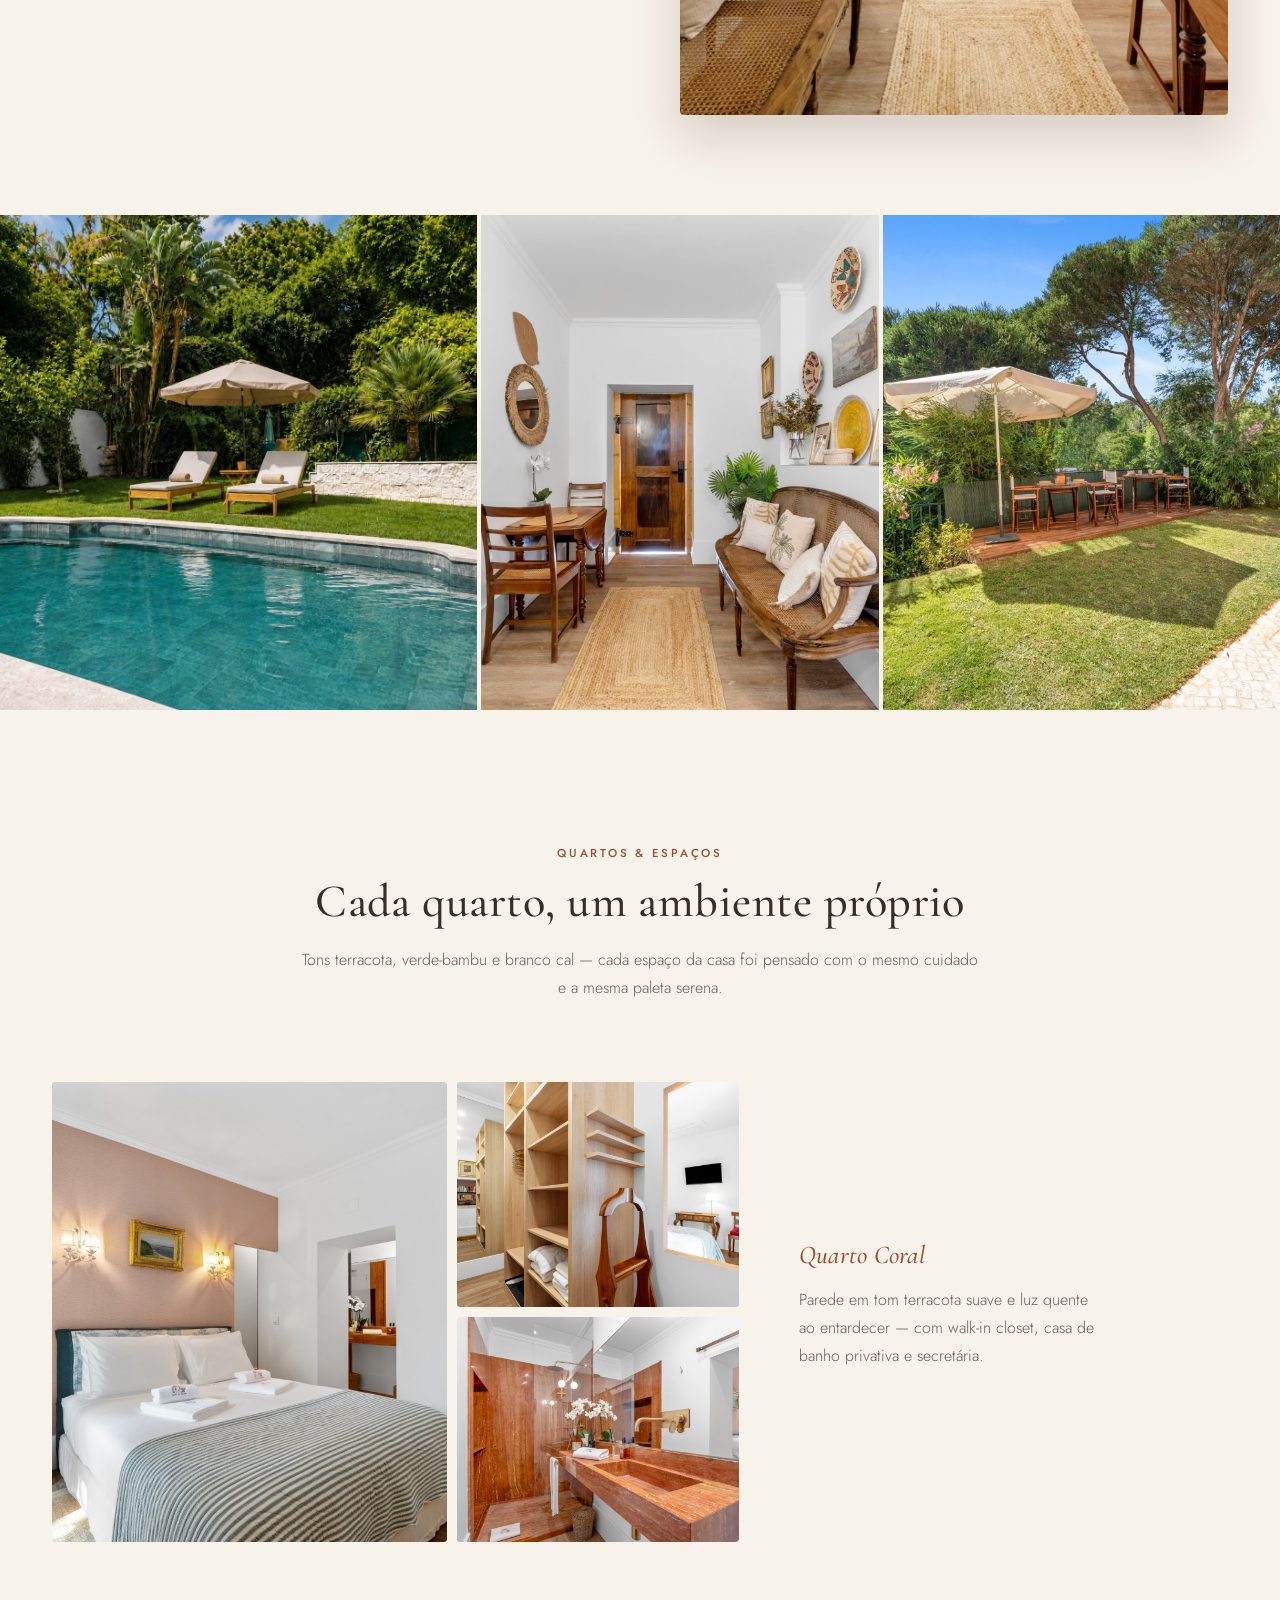
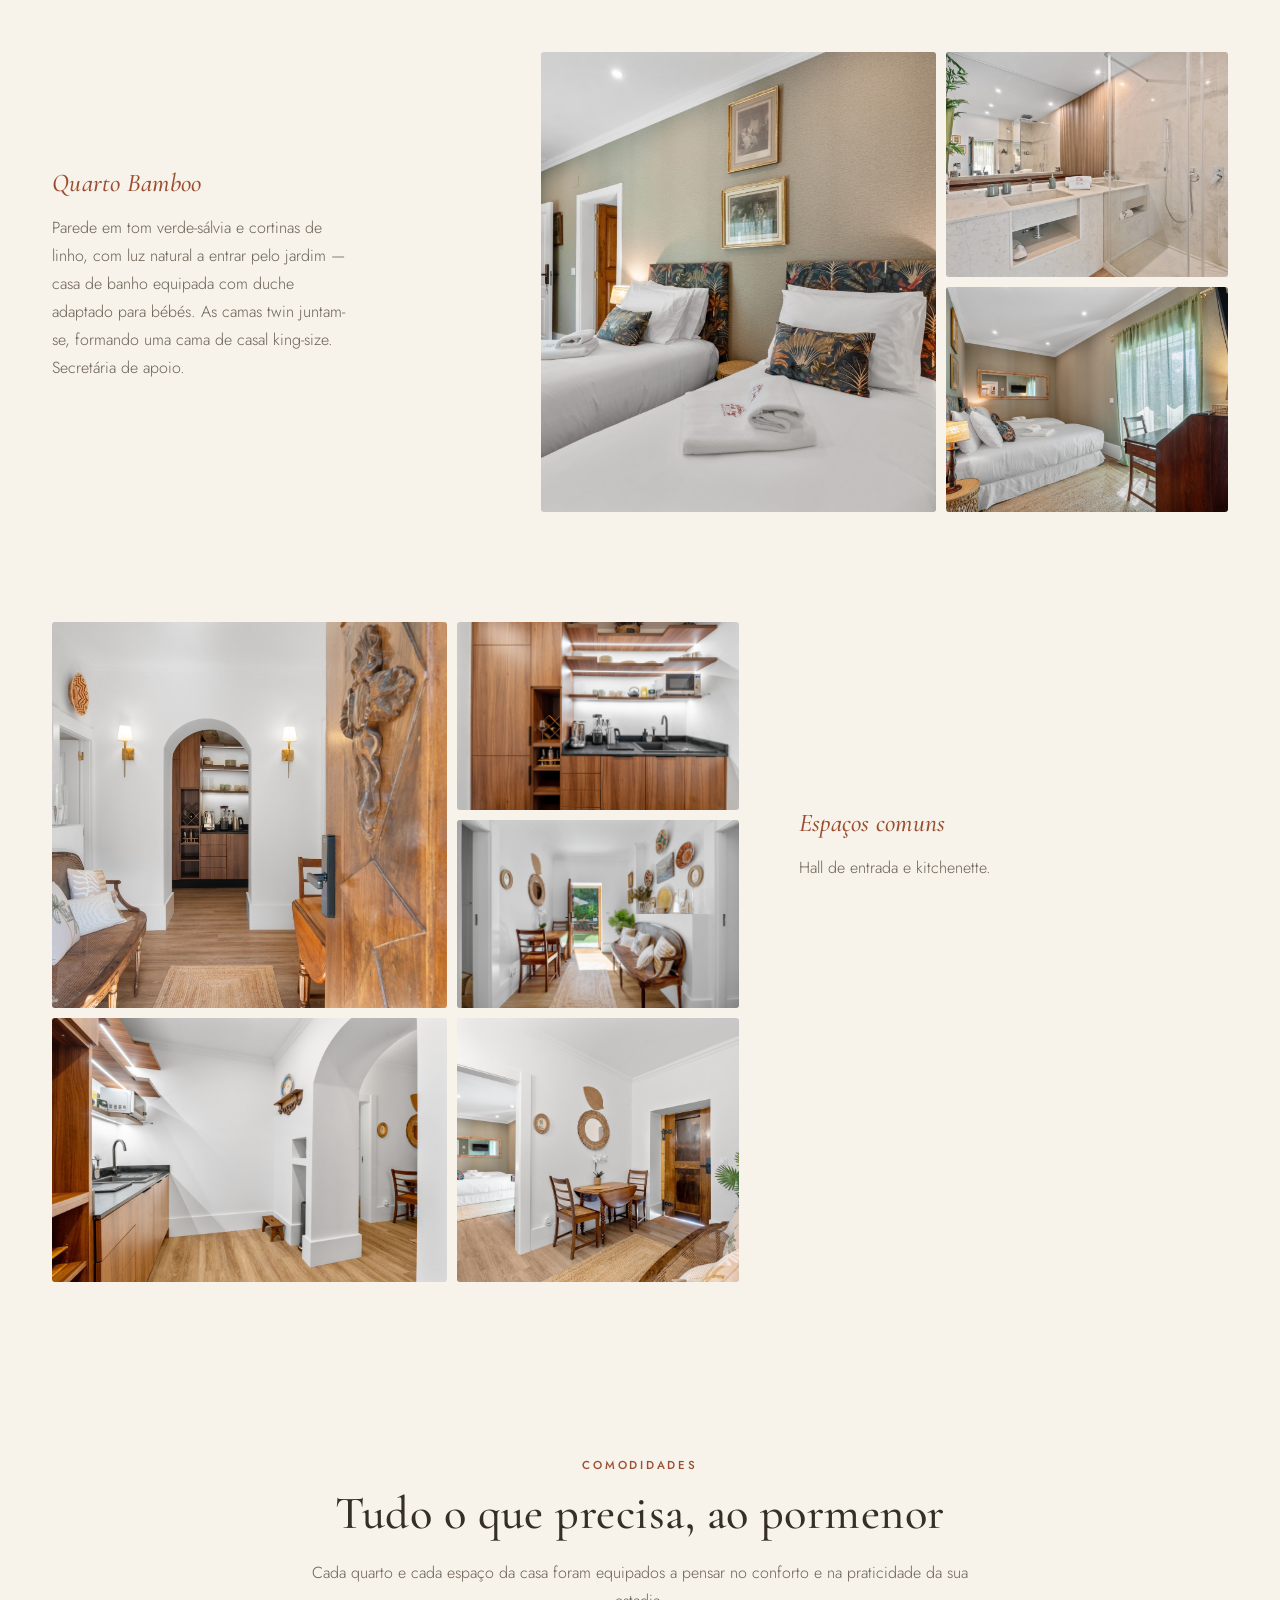
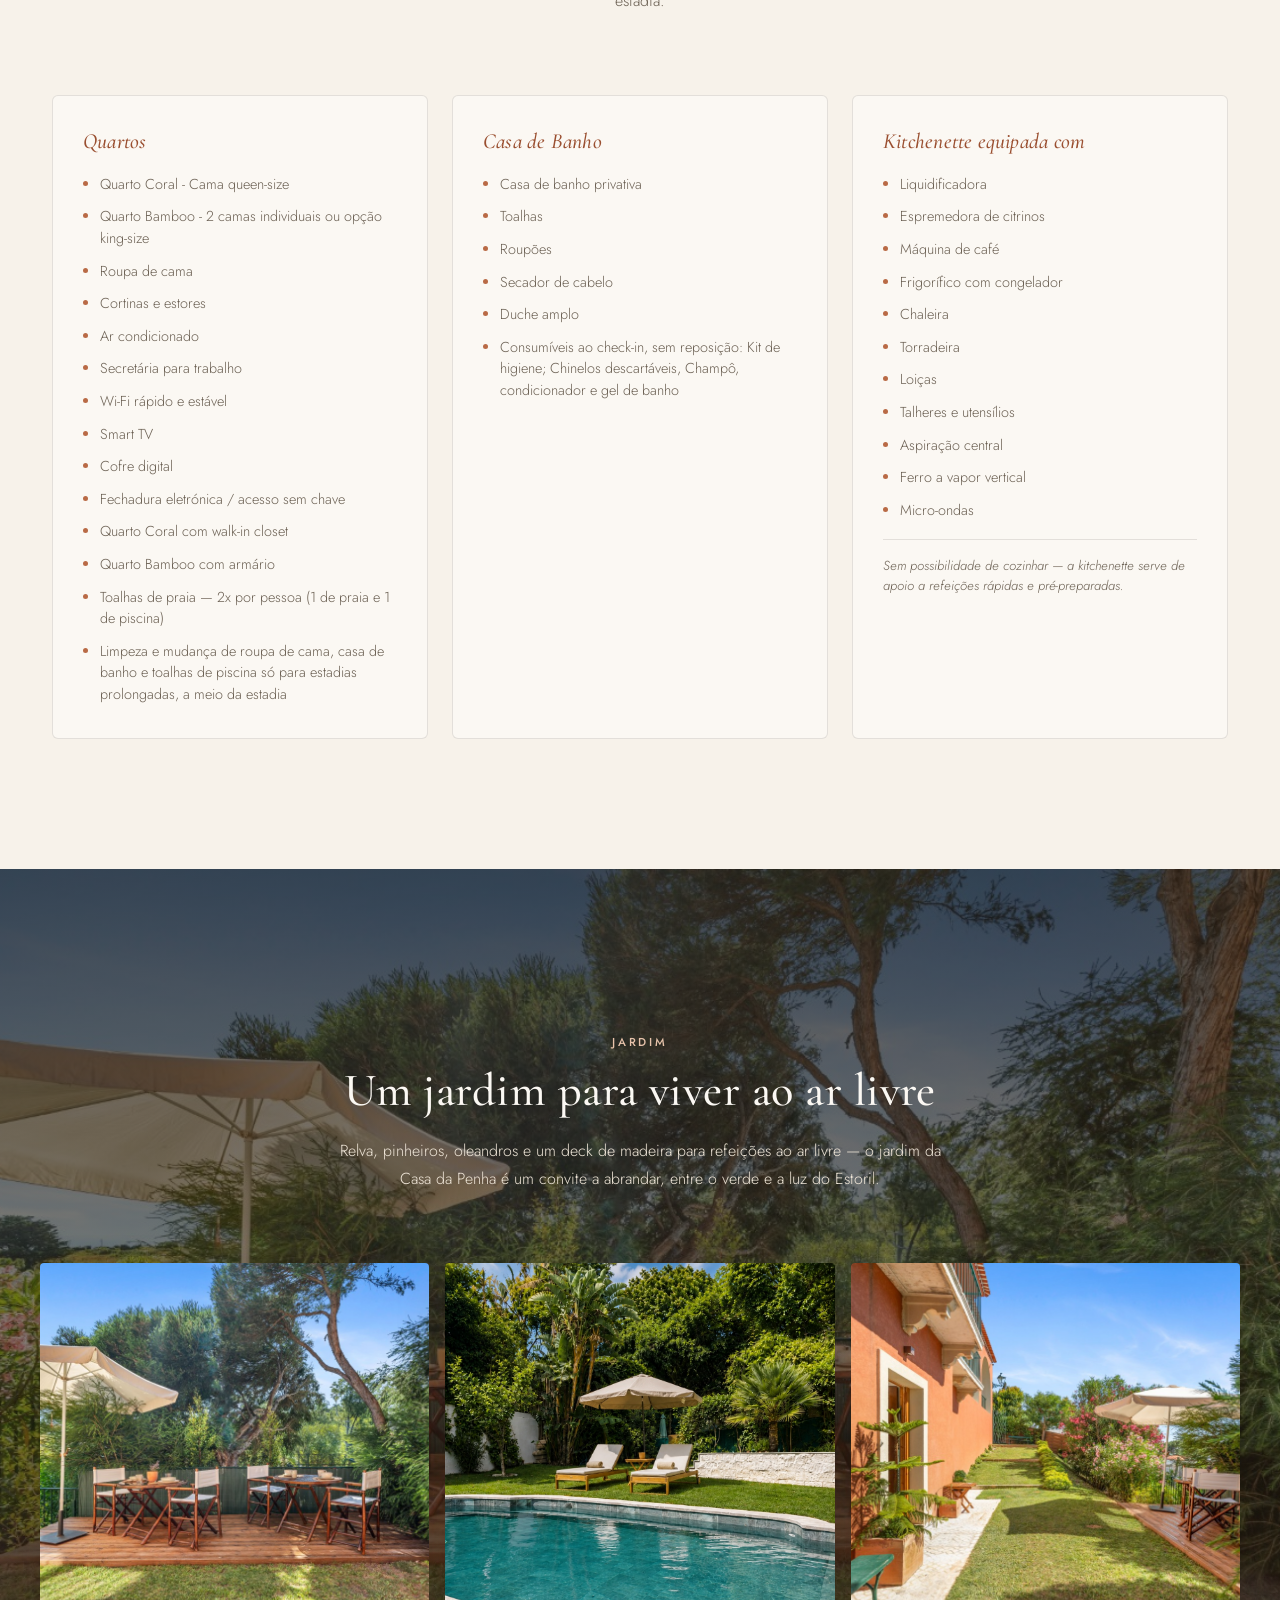
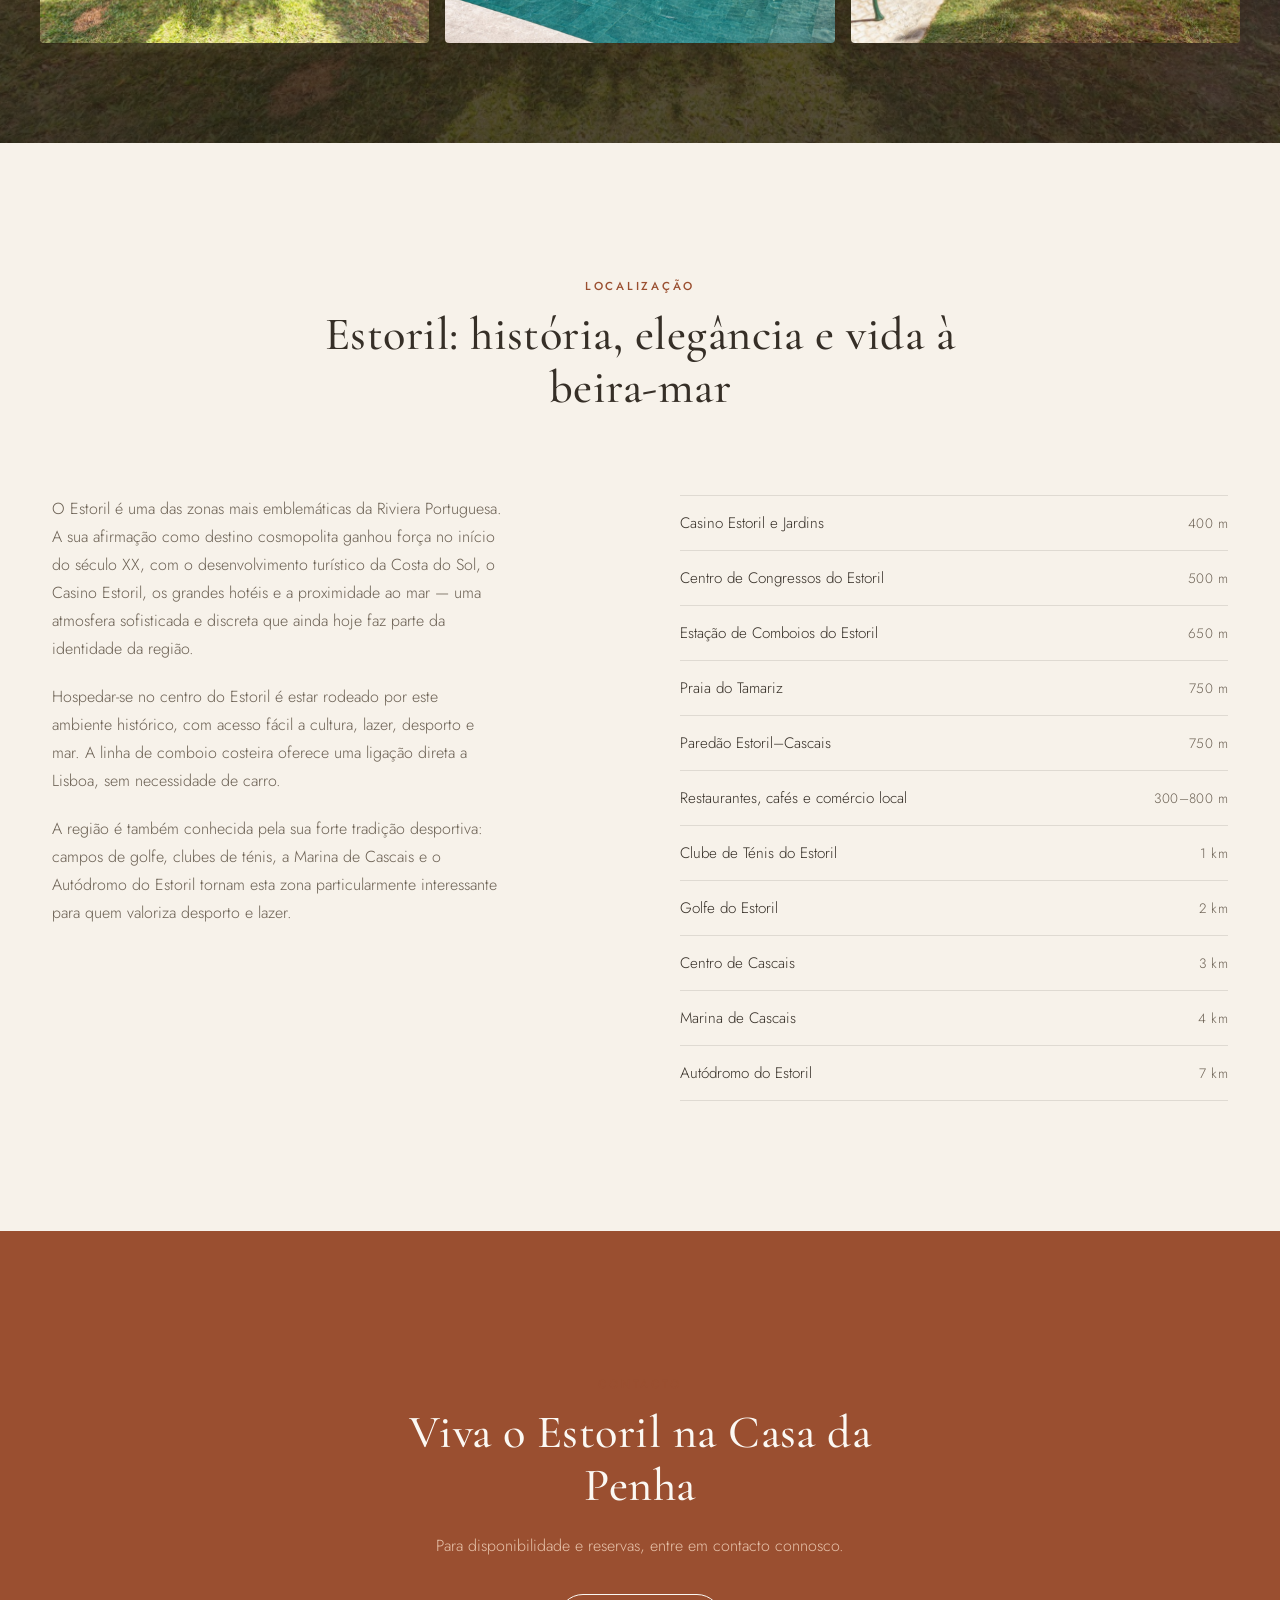
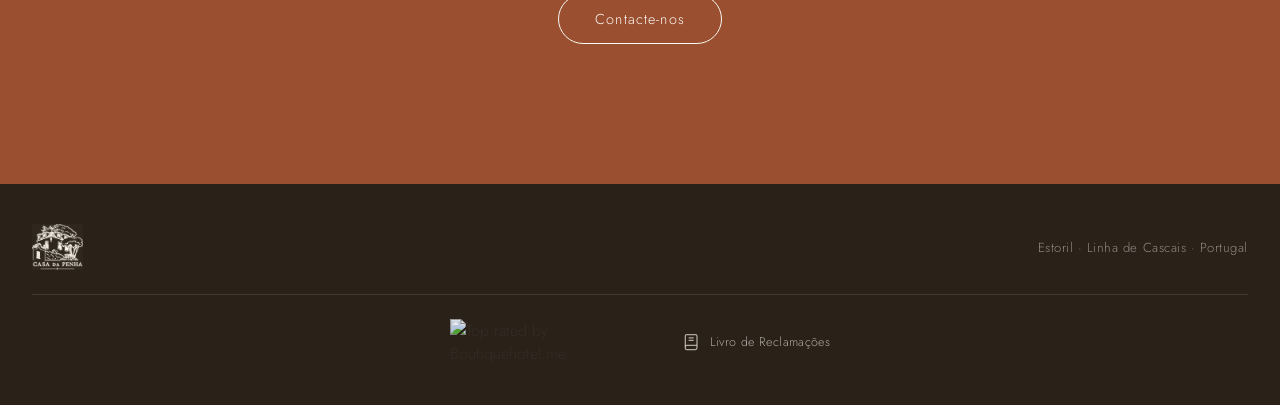
==== commit 022a7999: "Adiciona link para o Livro de Reclamacoes Eletronico no rodape" ====
--- a/index.html
+++ b/index.html
@@ -243,6 +243,10 @@
     <a href="https://boutiquehotel.me/estoril/" target="_blank" rel="noopener">
       <img src="https://static.boutiquehotel.me/logo/boutique-top-dark.png" alt="Top rated by Boutiquehotel.me" loading="lazy">
     </a>
+    <a href="https://www.livroreclamacoes.pt/Inicio/" target="_blank" rel="noopener" class="complaints-badge">
+      <svg viewBox="0 0 24 24" fill="none" stroke="currentColor" stroke-width="1.5"><path d="M4 4.5C4 3.67 4.67 3 5.5 3H16a2 2 0 012 2v14a2 2 0 01-2 2H5.5a1.5 1.5 0 01-1.5-1.5v-15z"/><path d="M4 17.5C4 16.67 4.67 16 5.5 16H18"/><path d="M8 7h6M8 10h6"/></svg>
+      <span>Livro de Reclamações</span>
+    </a>
   </div>
 </footer>
 
--- a/css/style.css
+++ b/css/style.css
@@ -296,10 +296,20 @@
 .footer-badge {
   max-width: 1240px; margin: 24px auto 0; padding-top: 24px;
   border-top: 1px solid rgba(247,242,234,0.12);
-  display: flex; justify-content: center;
+  display: flex; justify-content: center; align-items: center;
+  gap: 32px; flex-wrap: wrap;
 }
 .footer-badge img { width: 200px; max-width: 100%; height: auto; opacity: 0.9; transition: opacity .2s var(--ease); }
 .footer-badge a:hover img { opacity: 1; }
+
+.complaints-badge {
+  display: inline-flex; align-items: center; gap: 8px;
+  color: rgba(247,242,234,0.65); font-family: 'Jost', sans-serif;
+  font-size: 0.78rem; letter-spacing: 0.03em;
+  transition: color .2s var(--ease);
+}
+.complaints-badge svg { width: 20px; height: 20px; flex-shrink: 0; }
+.complaints-badge:hover { color: var(--paper); }
 
 /* ---------- Responsive ---------- */
 @media (max-width: 900px) {
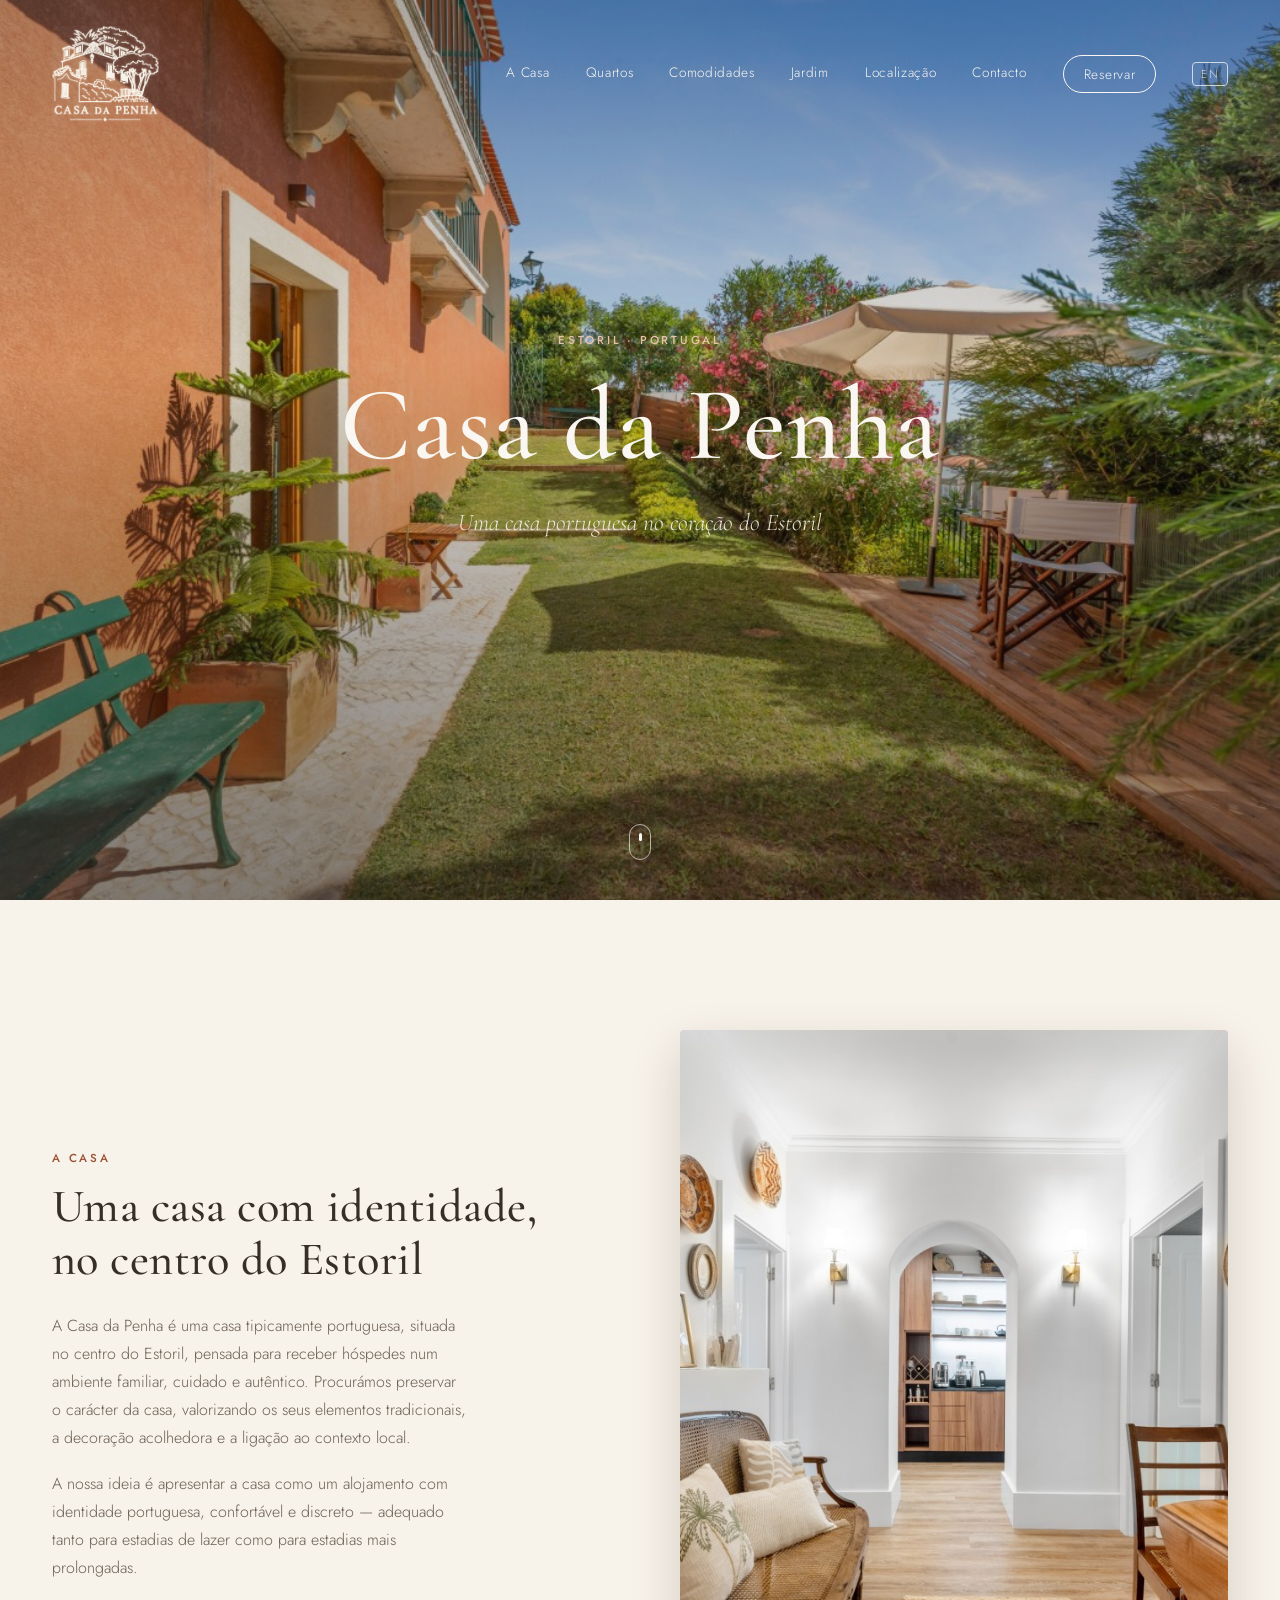
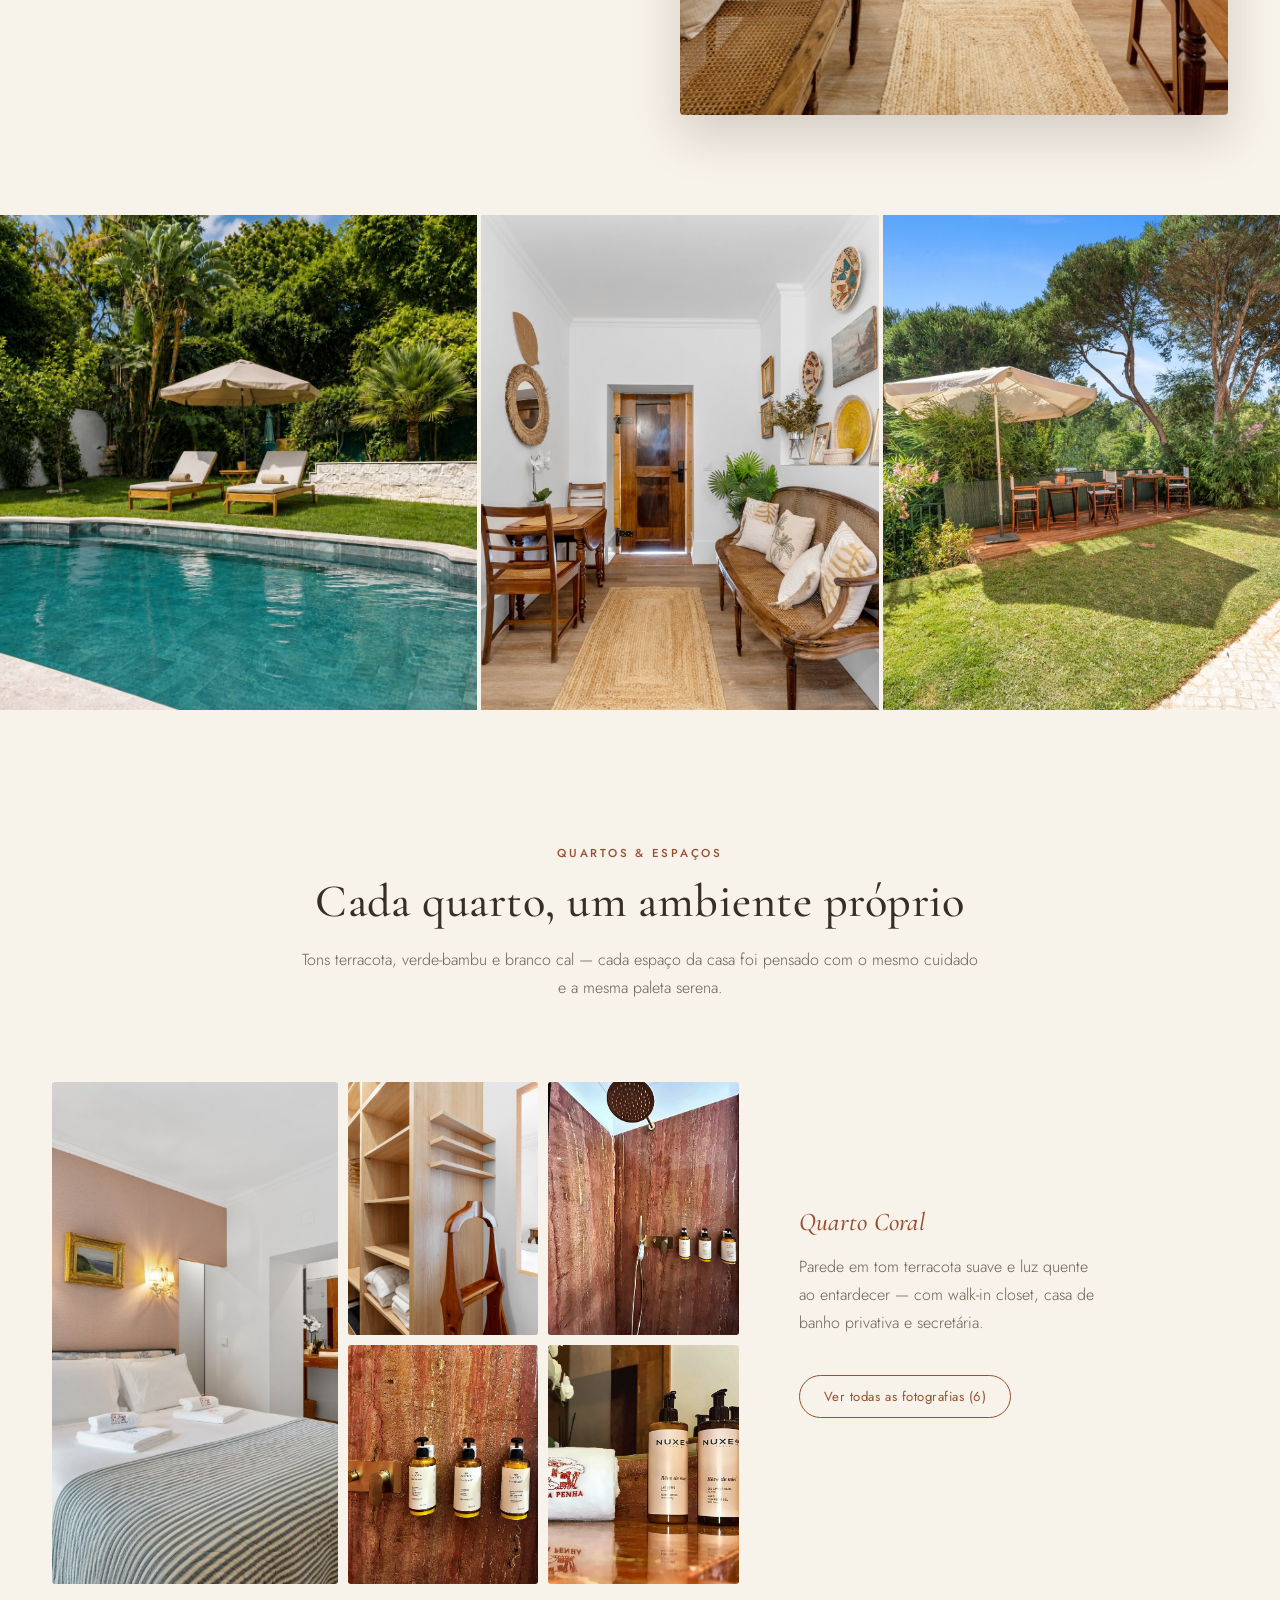
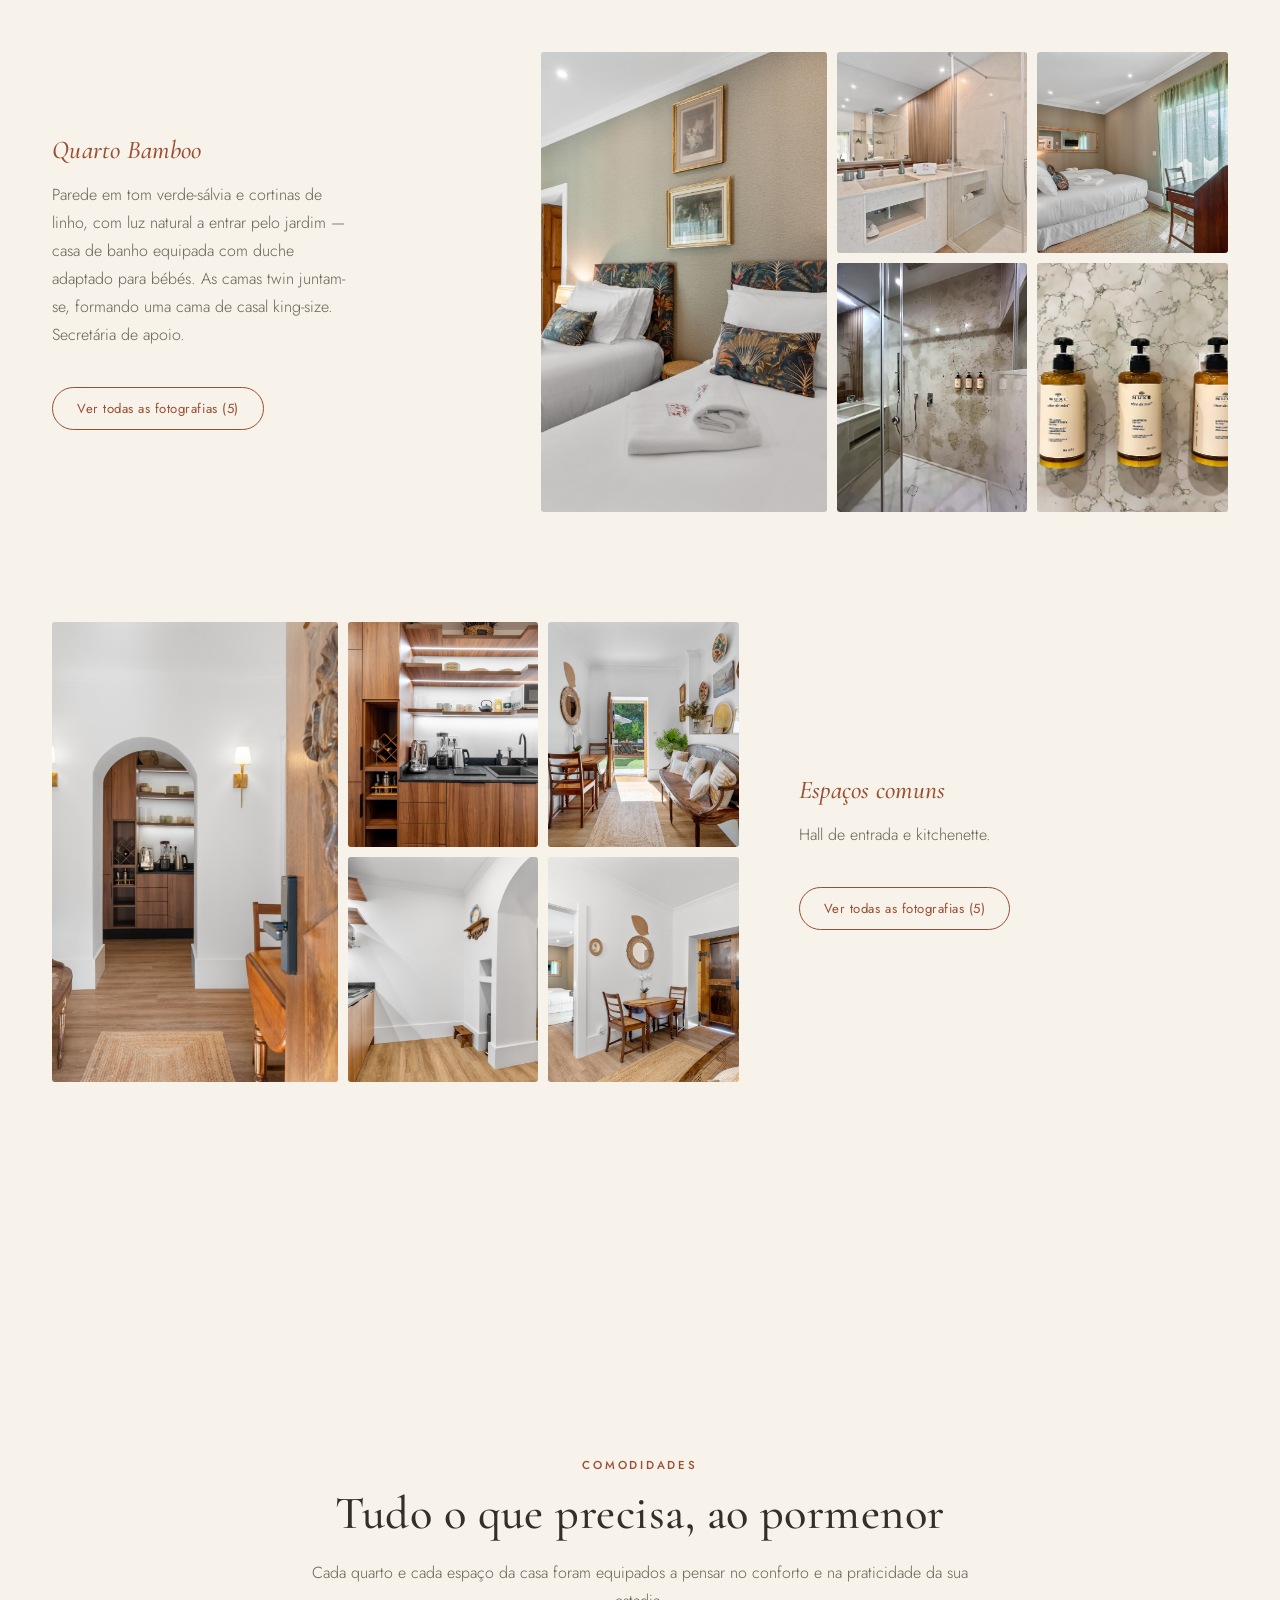
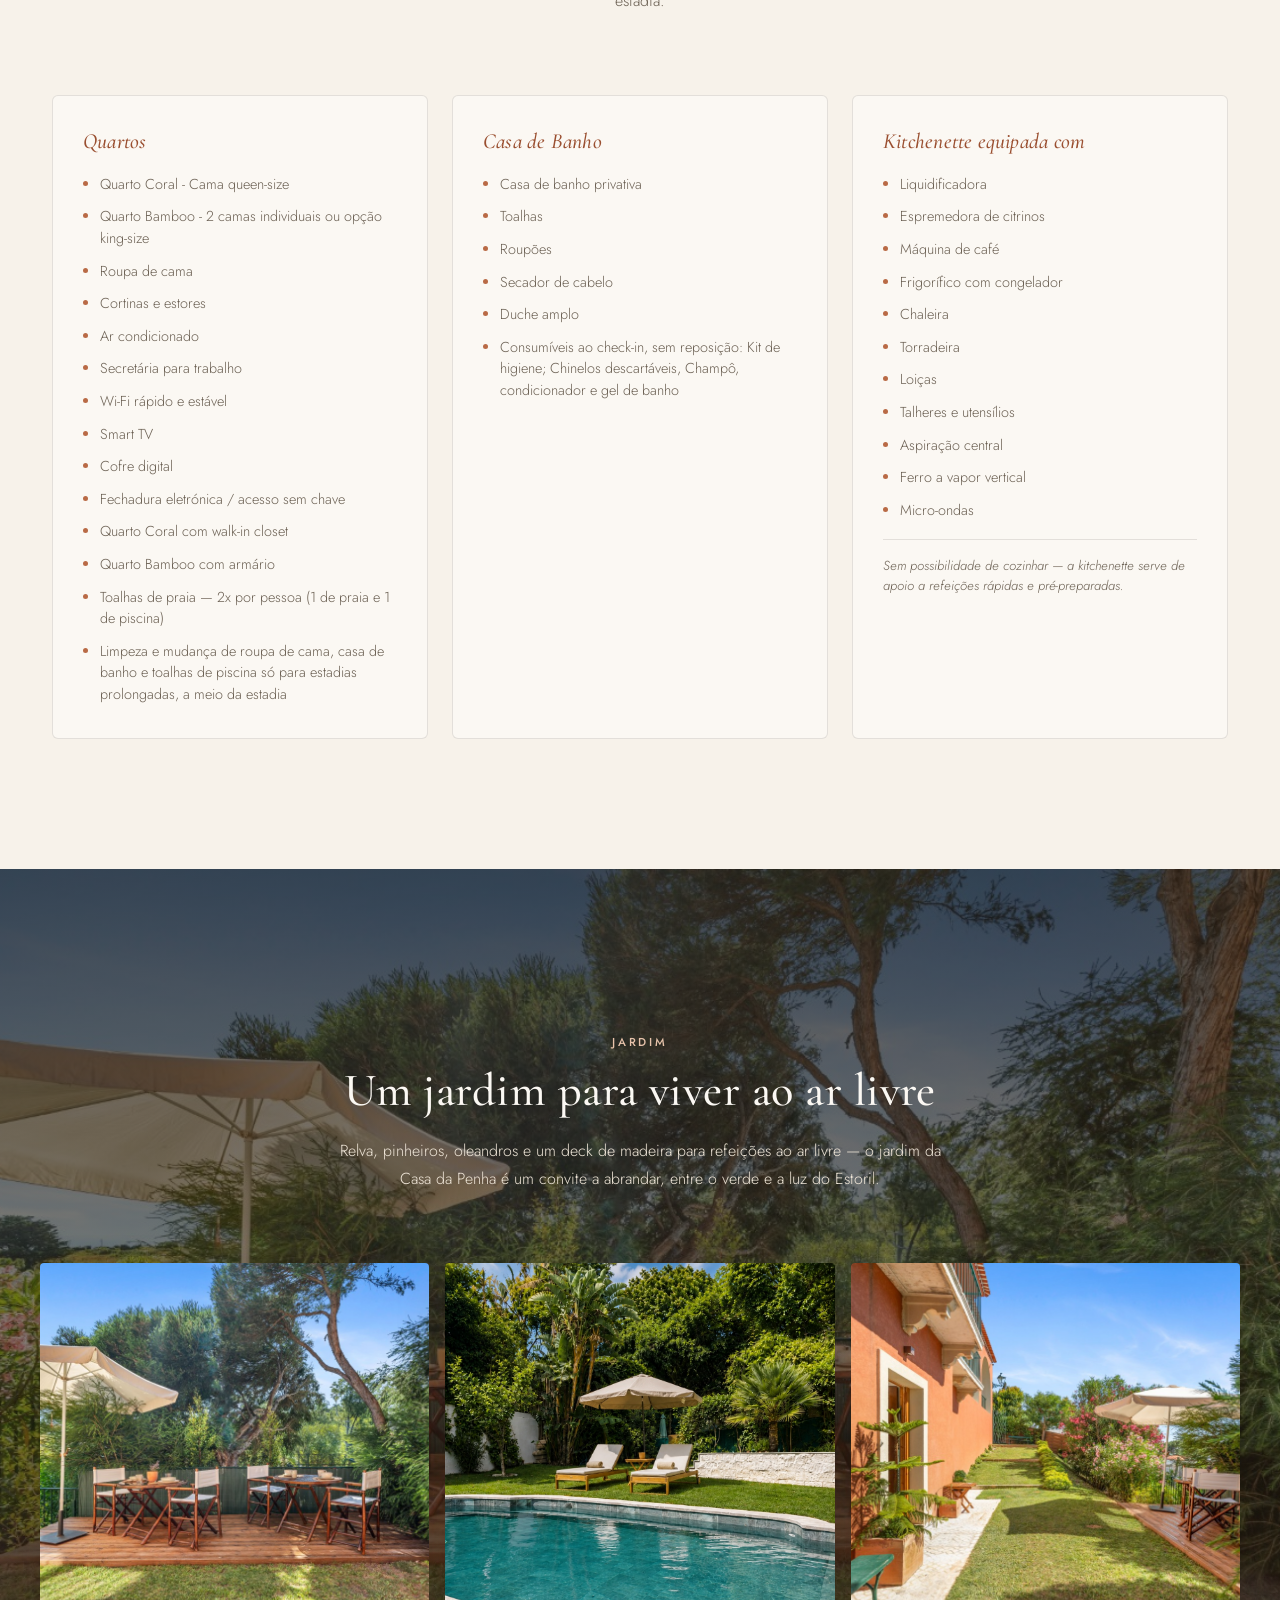
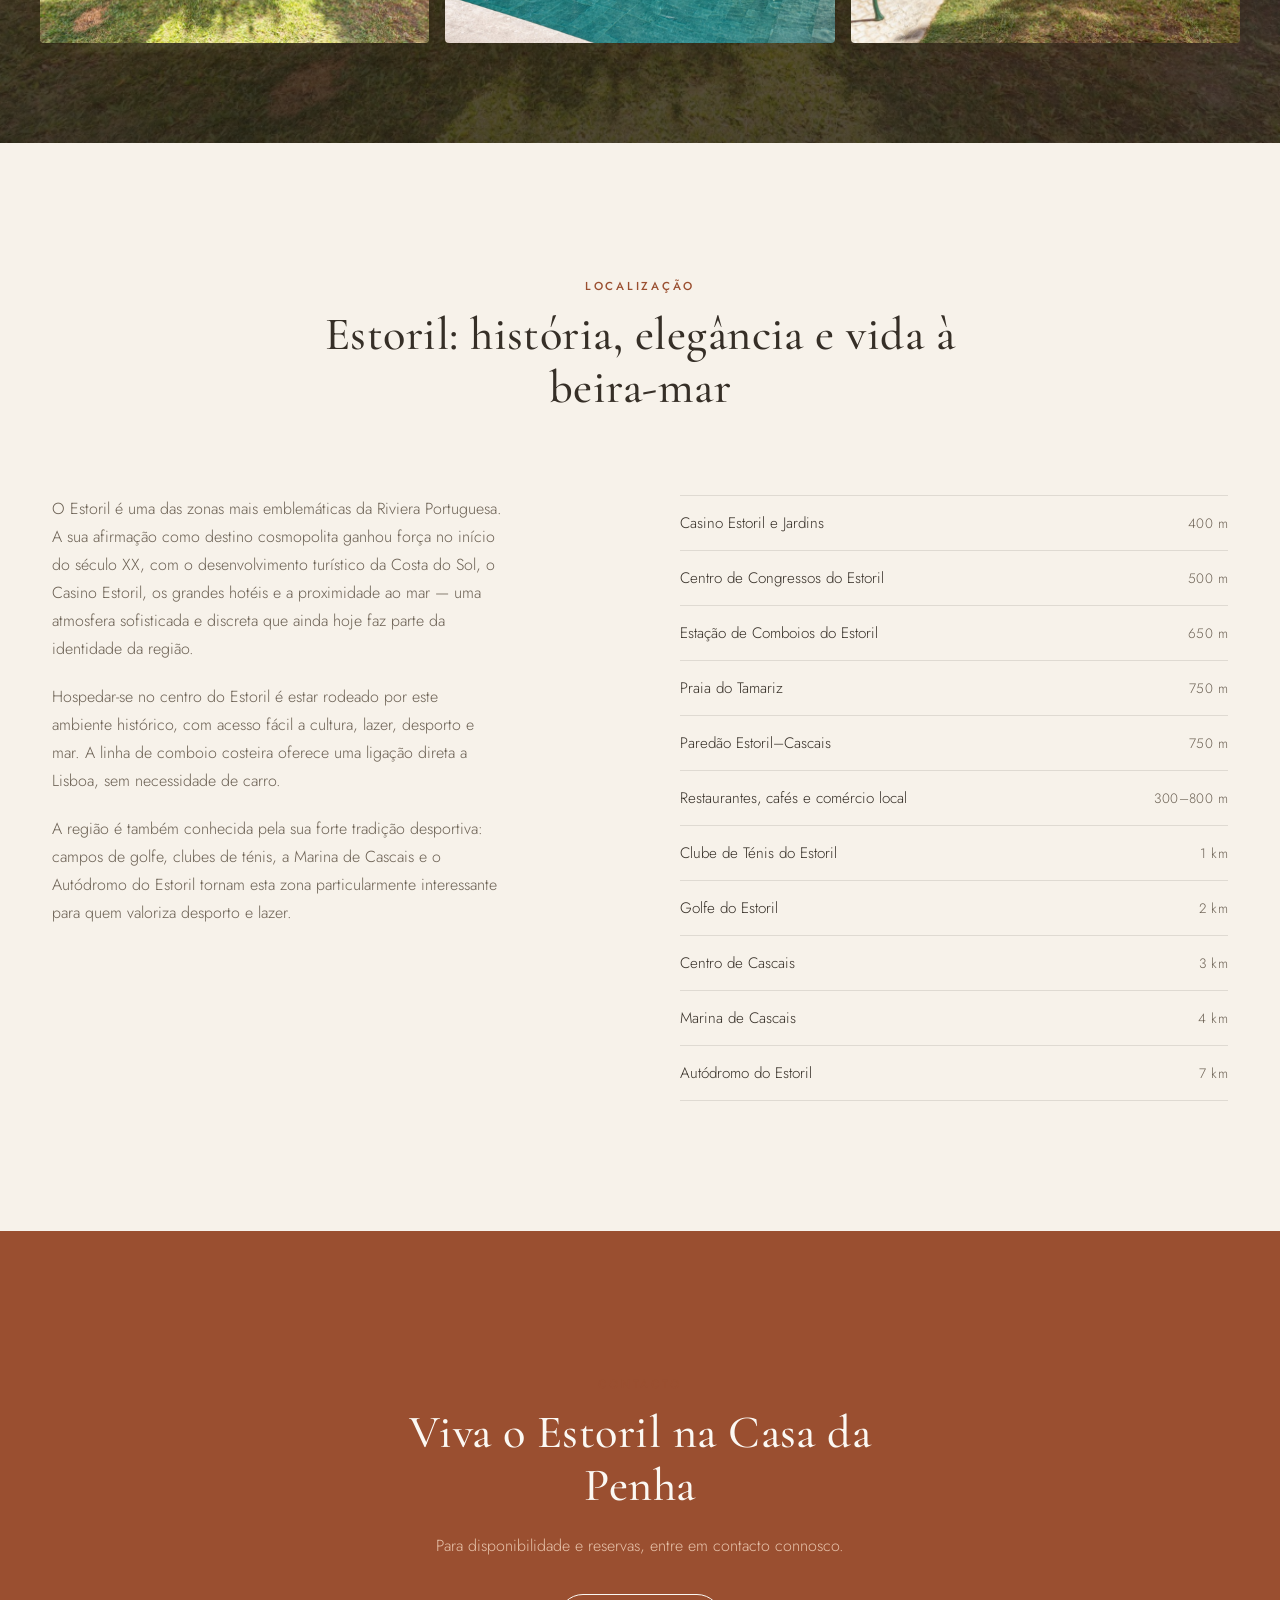
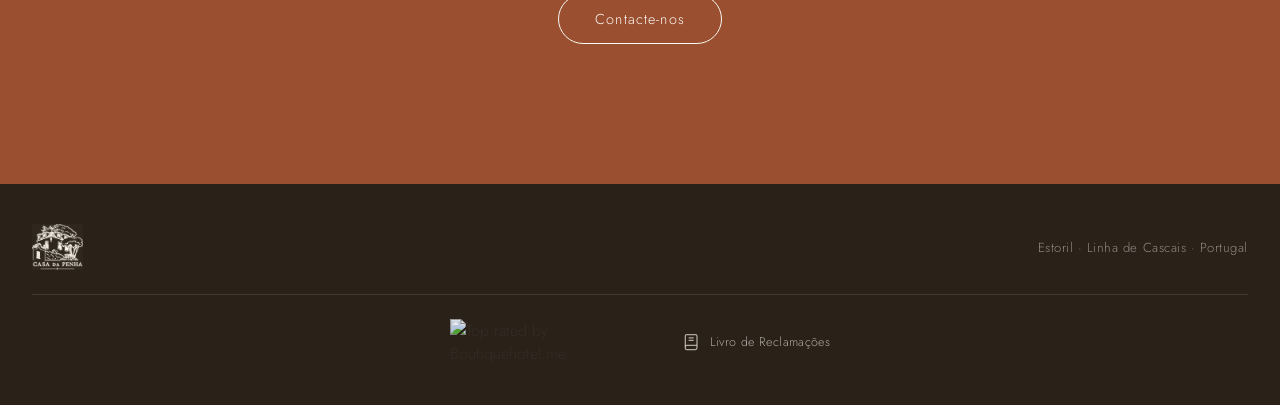
==== commit f8807cc9: "Versao em ingles (PT/EN) e grelha de 5 fotos por quarto - index.en.html / reservar.en.html com selet" ====
--- a/index.html
+++ b/index.html
@@ -4,6 +4,8 @@
 <meta charset="UTF-8">
 <meta name="viewport" content="width=device-width, initial-scale=1.0">
 <title>Casa da Penha · Estoril</title>
+<link rel="alternate" hreflang="pt" href="https://casadapenha.pt/">
+<link rel="alternate" hreflang="en" href="https://casadapenha.pt/index.en.html">
 <meta name="description" content="Casa da Penha — uma casa tipicamente portuguesa no centro do Estoril, a curta distância do mar, do Casino Estoril, do Golfe e do Ténis.">
 <link rel="preconnect" href="https://fonts.googleapis.com">
 <link rel="preconnect" href="https://fonts.gstatic.com" crossorigin>
@@ -30,6 +32,7 @@
       <a href="#localizacao">Localização</a>
       <a href="#contacto">Contacto</a>
       <a href="reservar.html" class="nav-cta">Reservar</a>
+      <a href="index.en.html" class="lang-switch" hreflang="en" lang="en" aria-label="English version">EN</a>
     </nav>
     <button class="nav-toggle" id="navToggle" aria-label="Abrir menu">
       <span></span><span></span><span></span>
@@ -45,6 +48,7 @@
   <a href="#localizacao">Localização</a>
   <a href="#contacto">Contacto</a>
   <a href="reservar.html">Reservar</a>
+  <a href="index.en.html" hreflang="en" lang="en">English</a>
 </div>
 
 <main id="top">
@@ -250,6 +254,7 @@
   </div>
 </footer>
 
+<script src="js/i18n.js"></script>
 <script src="js/lightbox.js"></script>
 <script src="js/content.js"></script>
 <script src="js/main.js"></script>
--- a/css/style.css
+++ b/css/style.css
@@ -215,9 +215,12 @@
 .room-block.reverse .room-caption { order: 1; }
 
 .room-gallery {
-  display: grid; grid-template-columns: 1.4fr 1fr; grid-template-rows: 1fr 1fr; gap: 10px;
+  display: grid; grid-template-columns: 1.5fr 1fr 1fr; grid-template-rows: 1fr 1fr; gap: 10px;
   height: 460px;
 }
+/* fewer photos than the 5-up grid: fall back to a simpler layout */
+.room-gallery.rg-3 { grid-template-columns: 1.4fr 1fr; }
+.room-gallery.rg-4 img:nth-child(4) { grid-column: 2 / 4; }
 .room-gallery img { width: 100%; height: 100%; object-fit: cover; border-radius: 3px; }
 .room-gallery img.big { grid-row: 1 / 3; height: 100%; }
 
@@ -332,8 +335,11 @@
 @media (max-width: 520px) {
   .header-inner { padding: 0 20px; }
   .hero-content h1 { font-size: 3rem; }
-  .room-gallery { grid-template-columns: 1fr; grid-template-rows: repeat(3, 160px); height: auto; }
-  .room-gallery img.big { grid-row: auto; height: 220px; }
+  .room-gallery { grid-template-columns: 1fr 1fr; grid-template-rows: 220px 130px 130px; height: auto; }
+  .room-gallery img.big { grid-column: 1 / -1; grid-row: 1; height: 100%; }
+  .room-gallery.rg-3 { grid-template-rows: 220px 130px; }
+  .room-gallery.rg-4 { grid-template-rows: 220px 130px 130px; }
+  .room-gallery.rg-4 img:nth-child(4) { grid-column: 1 / -1; }
 }
 
 /* ---------- Lightbox ---------- */
@@ -461,3 +467,38 @@
 @media (max-width: 620px) {
   .amenities-grid { grid-template-columns: 1fr; }
 }
+
+/* ---------- Room gallery: "ver todas" + modal thumbnails ---------- */
+.room-gallery img.gallery-extra { display: none; }
+
+.gallery-open {
+  margin-top: 22px;
+  background: none; cursor: pointer;
+  border: 1px solid var(--terracotta-deep); color: var(--terracotta-deep);
+  padding: 11px 24px; border-radius: 999px;
+  font-family: 'Jost', sans-serif; font-size: 0.82rem; letter-spacing: 0.04em;
+  transition: background .2s var(--ease), color .2s var(--ease);
+}
+.gallery-open:hover { background: var(--terracotta-deep); color: var(--paper); }
+
+.lightbox-thumbs {
+  display: flex; gap: 8px; margin-top: 14px;
+  max-width: min(90vw, 900px); overflow-x: auto; padding-bottom: 4px;
+}
+.lightbox-thumbs button {
+  flex: 0 0 auto; width: 72px; height: 52px; padding: 0; cursor: pointer;
+  border: 2px solid transparent; border-radius: 3px; background: none; opacity: 0.55;
+  transition: opacity .2s var(--ease), border-color .2s var(--ease);
+}
+.lightbox-thumbs button img { width: 100%; height: 100%; object-fit: cover; display: block; border-radius: 1px; }
+.lightbox-thumbs button:hover { opacity: 0.9; }
+.lightbox-thumbs button.active { opacity: 1; border-color: var(--terracotta-pale); }
+.lightbox-img { max-height: max(120px, calc(100vh - 250px)); }
+
+/* ---------- Language switch ---------- */
+.main-nav a.lang-switch {
+  font-size: 0.72rem; letter-spacing: 0.12em; opacity: 0.75;
+  border: 1px solid currentColor; border-radius: 4px; padding: 3px 8px;
+}
+.main-nav a.lang-switch::after { display: none; }
+.main-nav a.lang-switch:hover { opacity: 1; }
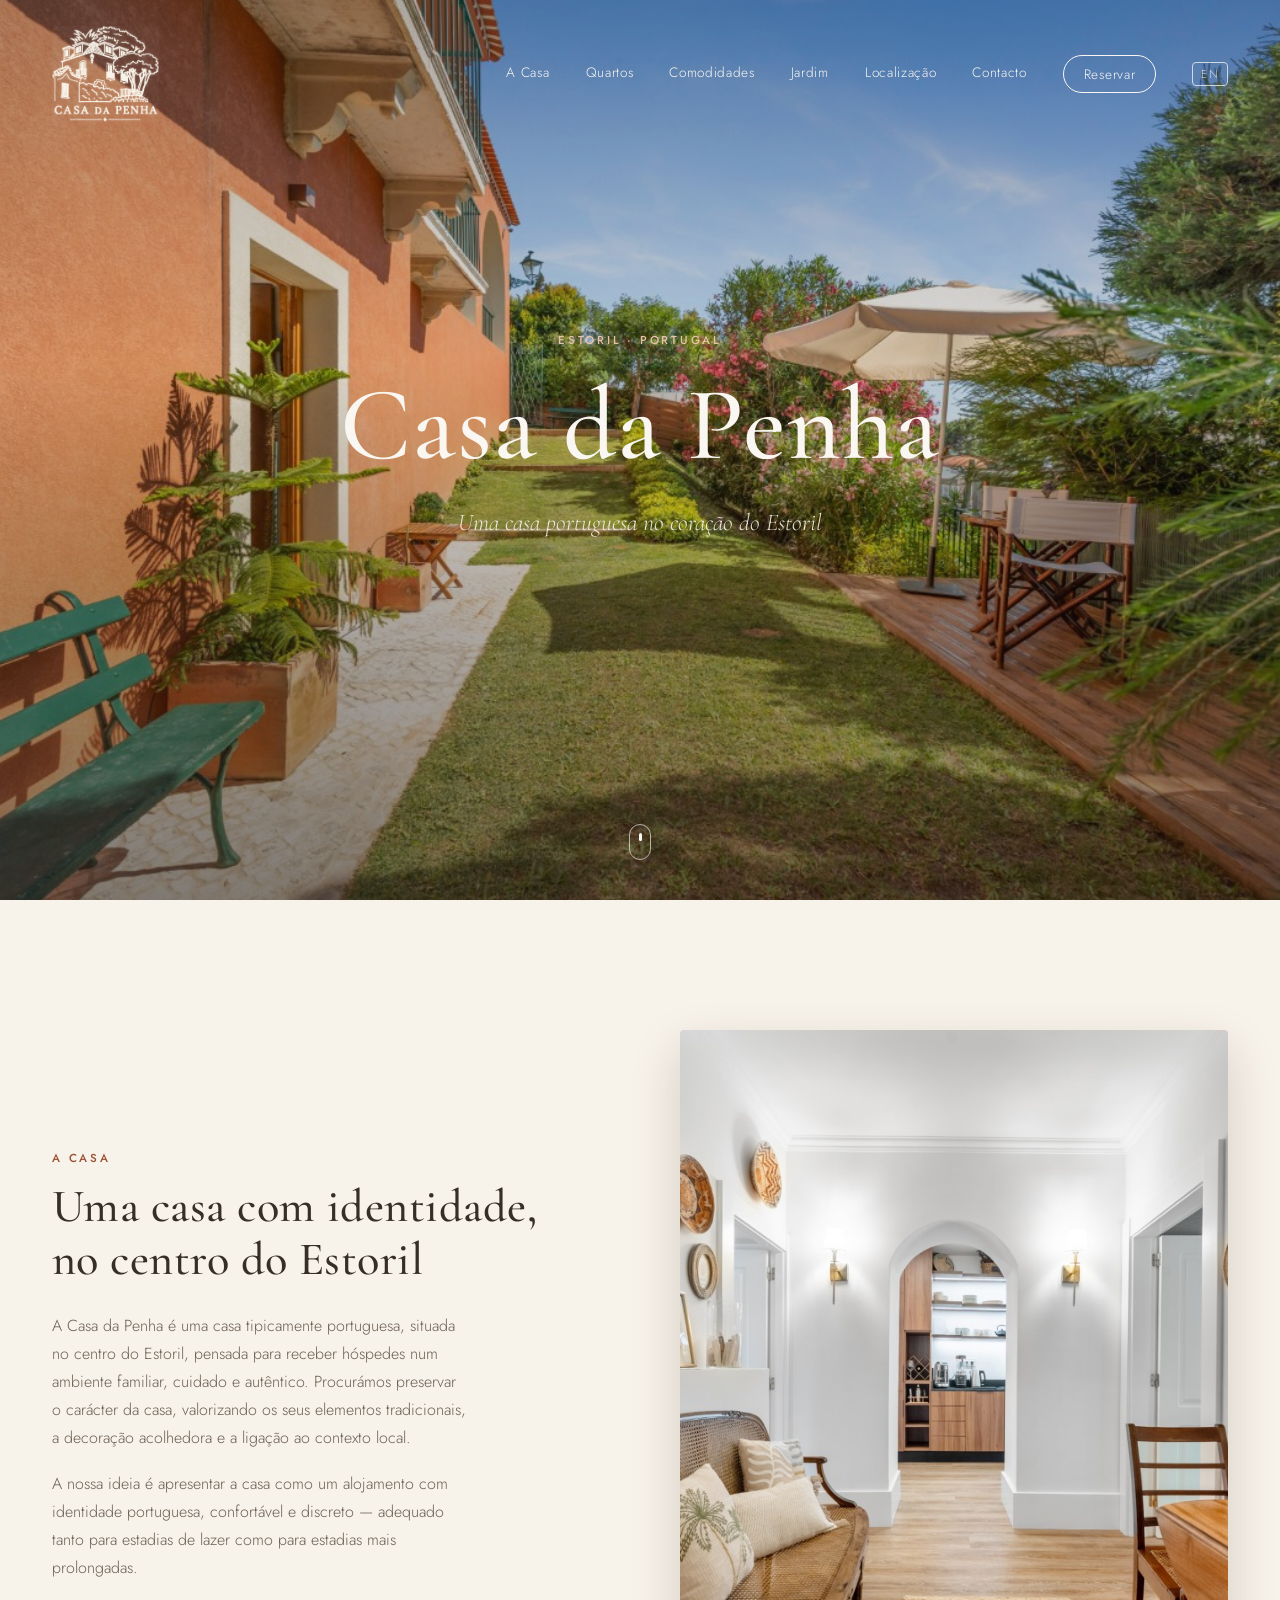
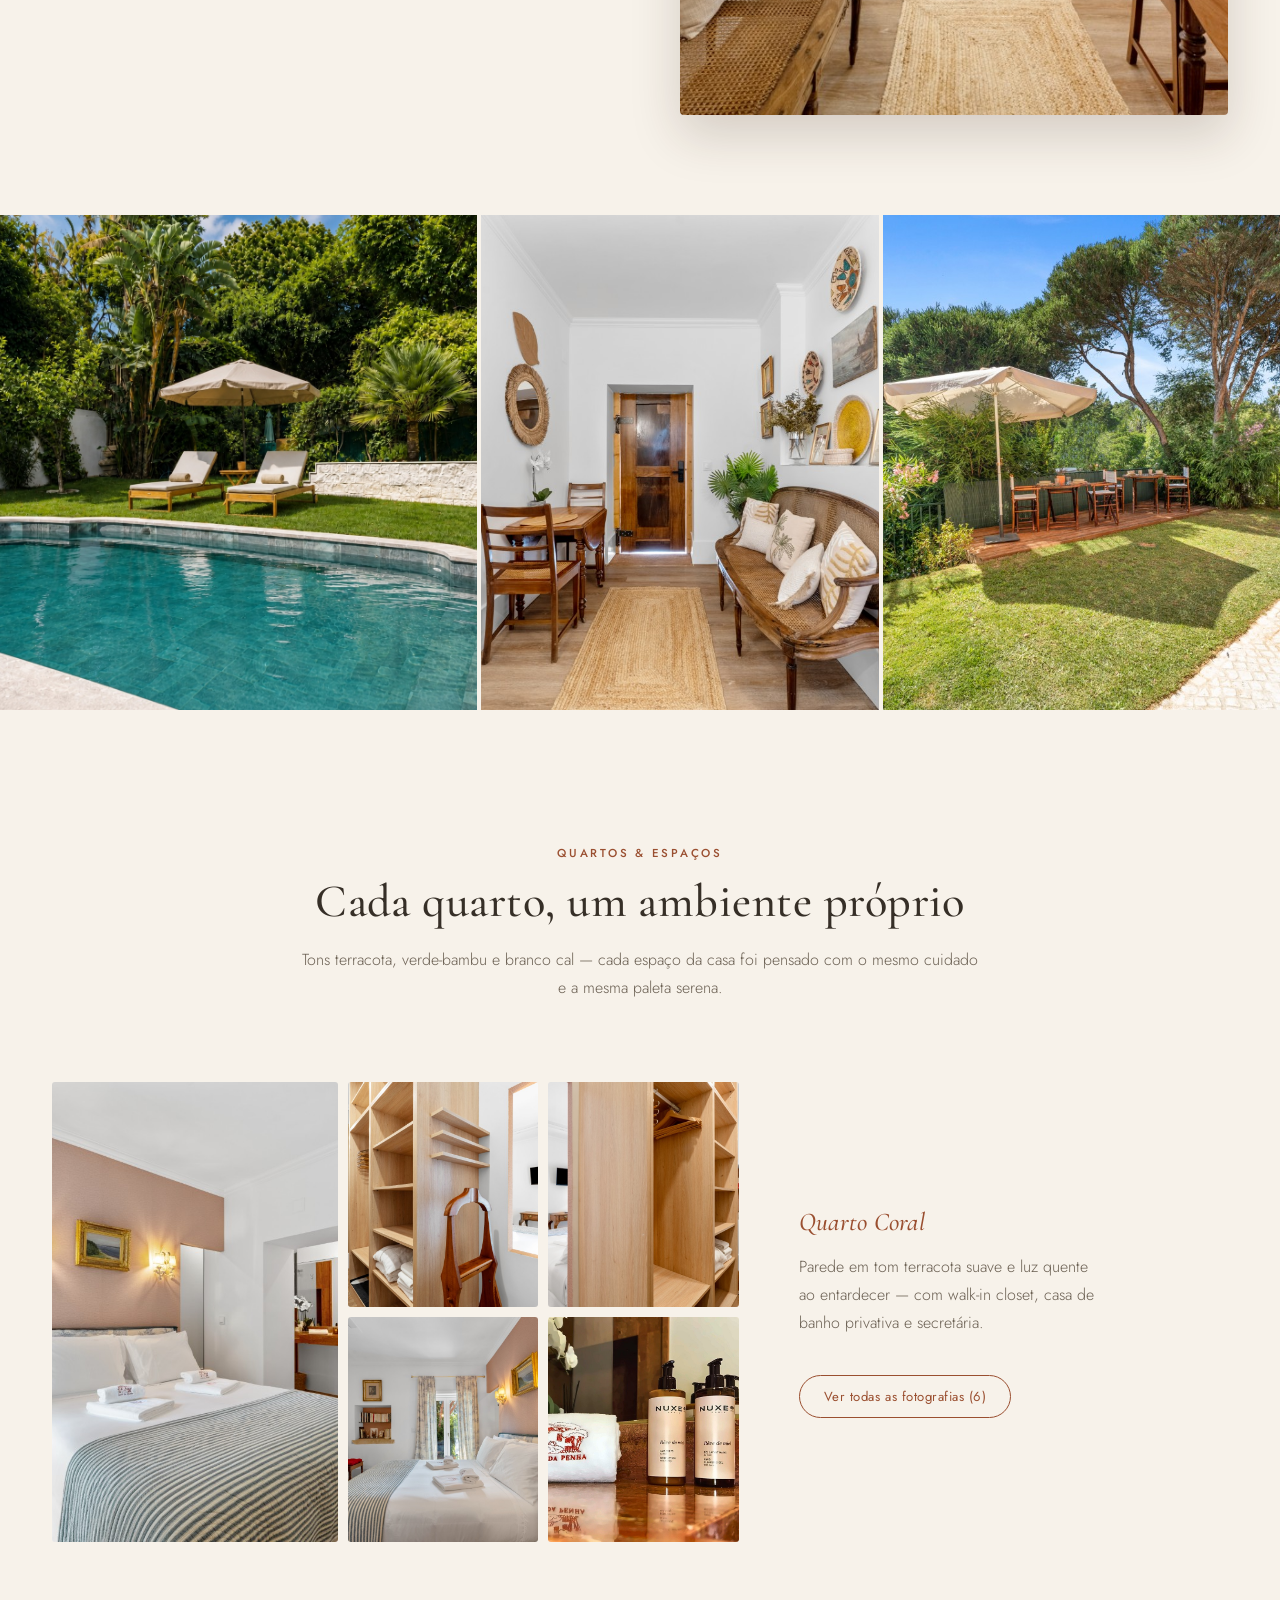
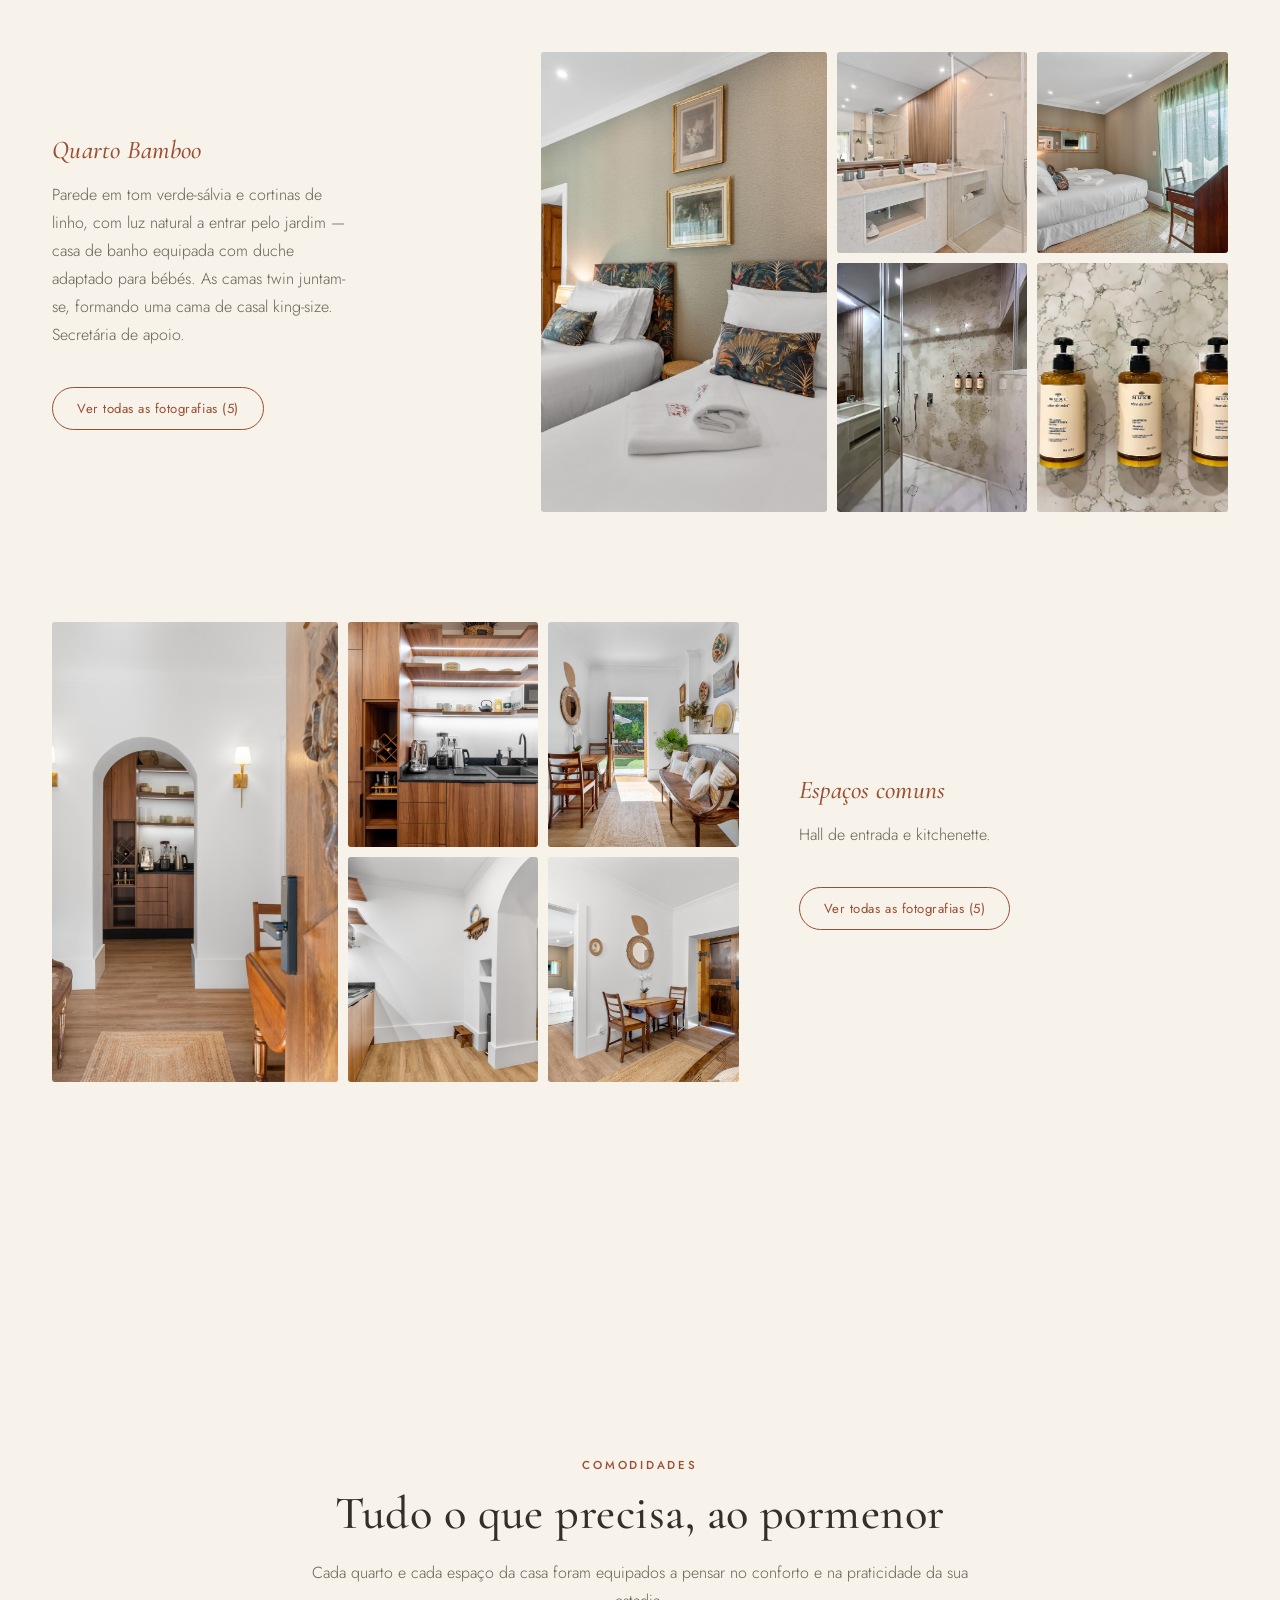
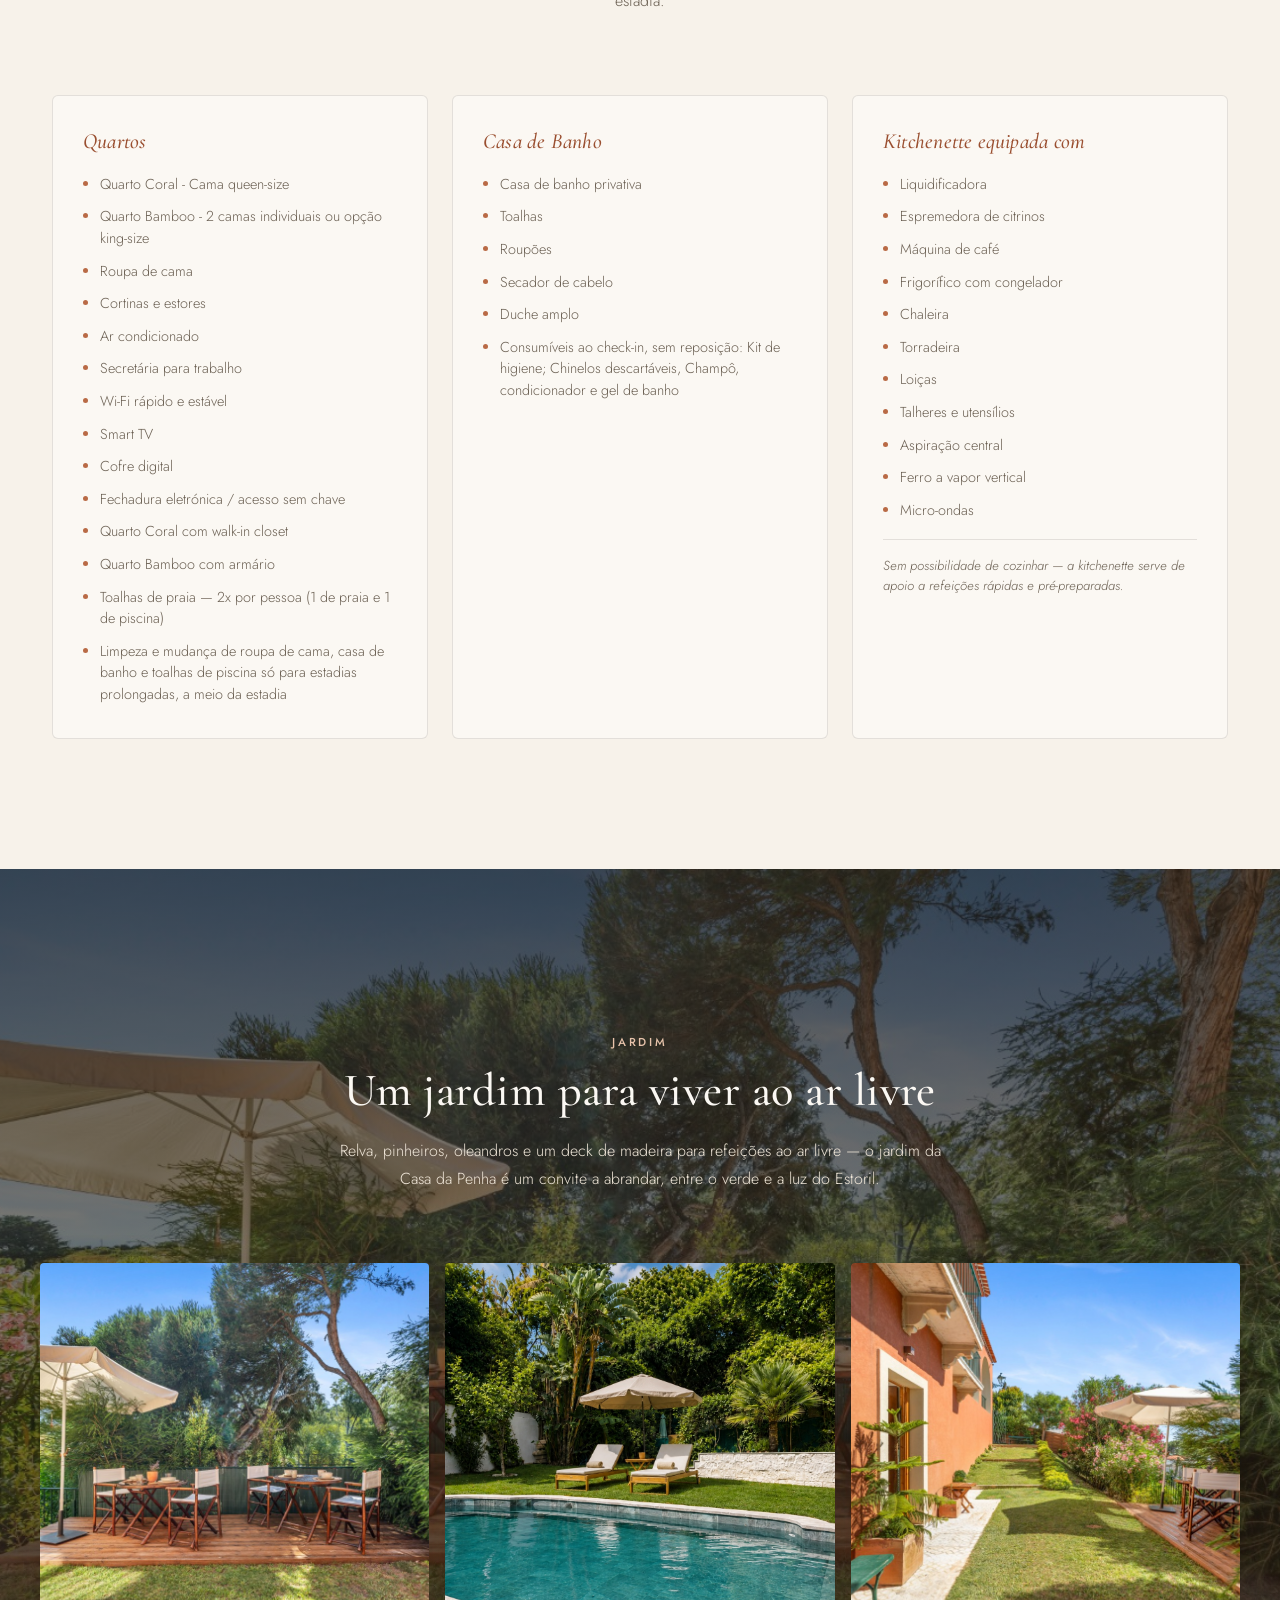
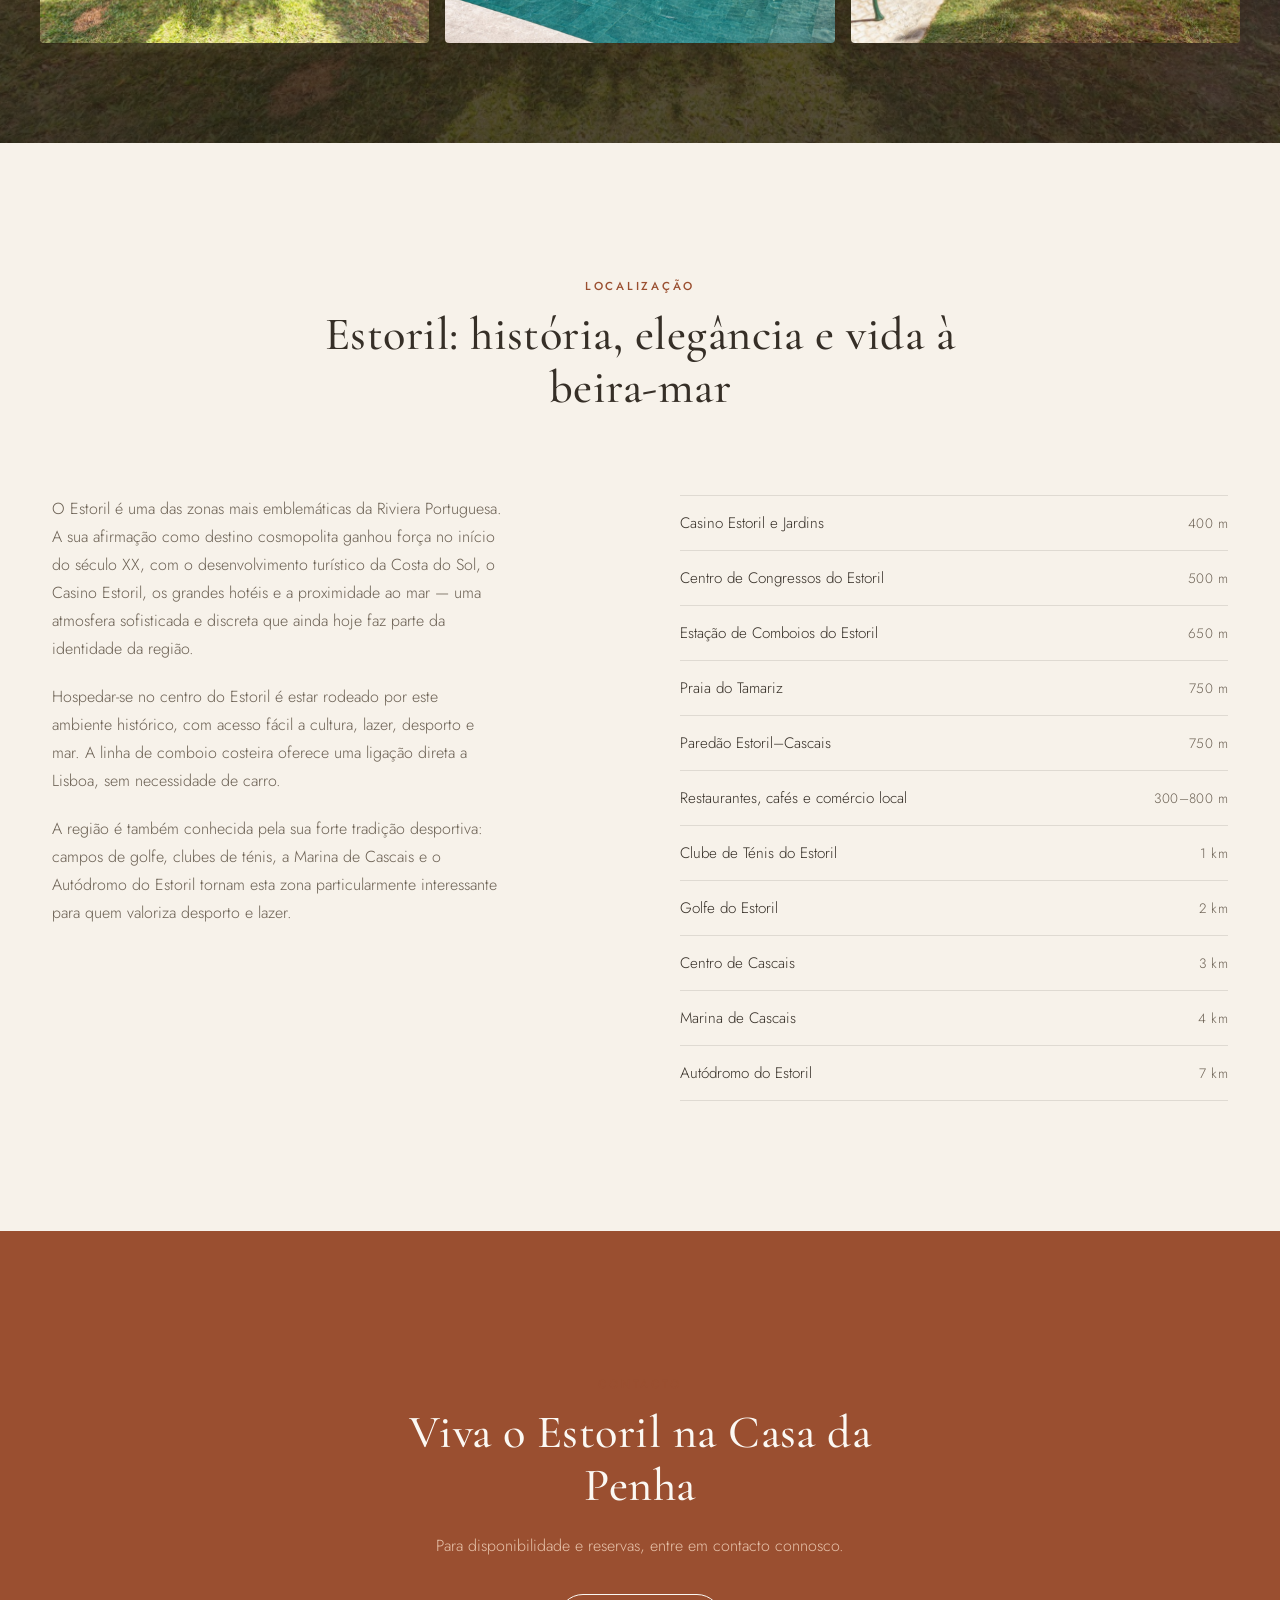
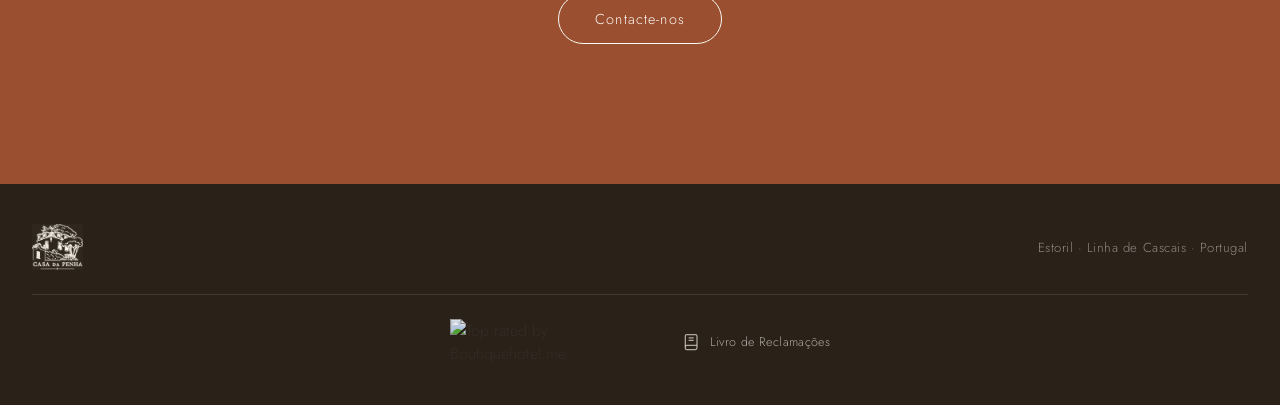
==== commit 5bf2e61a: "Troca fotos do Coral e prepara SEO para o Google (sitemap, robots, canonical, OG, JSON-LD) Co-Author" ====
--- a/index.html
+++ b/index.html
@@ -7,6 +7,53 @@
 <link rel="alternate" hreflang="pt" href="https://casadapenha.pt/">
 <link rel="alternate" hreflang="en" href="https://casadapenha.pt/index.en.html">
 <meta name="description" content="Casa da Penha — uma casa tipicamente portuguesa no centro do Estoril, a curta distância do mar, do Casino Estoril, do Golfe e do Ténis.">
+<!-- seo:start -->
+<link rel="canonical" href="https://casadapenha.pt/">
+<meta property="og:type" content="website">
+<meta property="og:site_name" content="Casa da Penha">
+<meta property="og:title" content="Casa da Penha · Estoril">
+<meta property="og:description" content="Casa da Penha — uma casa tipicamente portuguesa no centro do Estoril, a curta distância do mar, do Casino Estoril, do Golfe e do Ténis.">
+<meta property="og:url" content="https://casadapenha.pt/">
+<meta property="og:image" content="https://casadapenha.pt/images/hero.jpg">
+<meta property="og:locale" content="pt_PT">
+<meta property="og:locale:alternate" content="en_GB">
+<meta name="twitter:card" content="summary_large_image">
+<meta name="twitter:title" content="Casa da Penha · Estoril">
+<meta name="twitter:description" content="Casa da Penha — uma casa tipicamente portuguesa no centro do Estoril, a curta distância do mar, do Casino Estoril, do Golfe e do Ténis.">
+<meta name="twitter:image" content="https://casadapenha.pt/images/hero.jpg">
+<link rel="alternate" hreflang="x-default" href="https://casadapenha.pt/">
+<script type="application/ld+json">
+{
+  "@context": "https://schema.org",
+  "@type": "LodgingBusiness",
+  "name": "Casa da Penha",
+  "description": "Casa da Penha — uma casa tipicamente portuguesa no centro do Estoril, a curta distância do mar, do Casino Estoril, do Golfe e do Ténis.",
+  "url": "https://casadapenha.pt/",
+  "image": [
+    "https://casadapenha.pt/images/hero.jpg",
+    "https://casadapenha.pt/images/facade.jpg"
+  ],
+  "logo": "https://casadapenha.pt/images/logo.png",
+  "email": "casadapenha800@gmail.com",
+  "address": {
+    "@type": "PostalAddress",
+    "streetAddress": "Avenida de Portugal, n.º 800",
+    "addressLocality": "Estoril",
+    "addressRegion": "Cascais",
+    "addressCountry": "PT"
+  },
+  "checkinTime": "15:00",
+  "checkoutTime": "11:00",
+  "inLanguage": [
+    "pt",
+    "en"
+  ],
+  "sameAs": [
+    "https://boutiquehotel.me/estoril/"
+  ]
+}
+</script>
+<!-- seo:end -->
 <link rel="preconnect" href="https://fonts.googleapis.com">
 <link rel="preconnect" href="https://fonts.gstatic.com" crossorigin>
 <link href="https://fonts.googleapis.com/css2?family=Cormorant+Garamond:ital,wght@0,400;0,500;0,600;1,400&family=Jost:wght@300;400;500&display=swap" rel="stylesheet">
